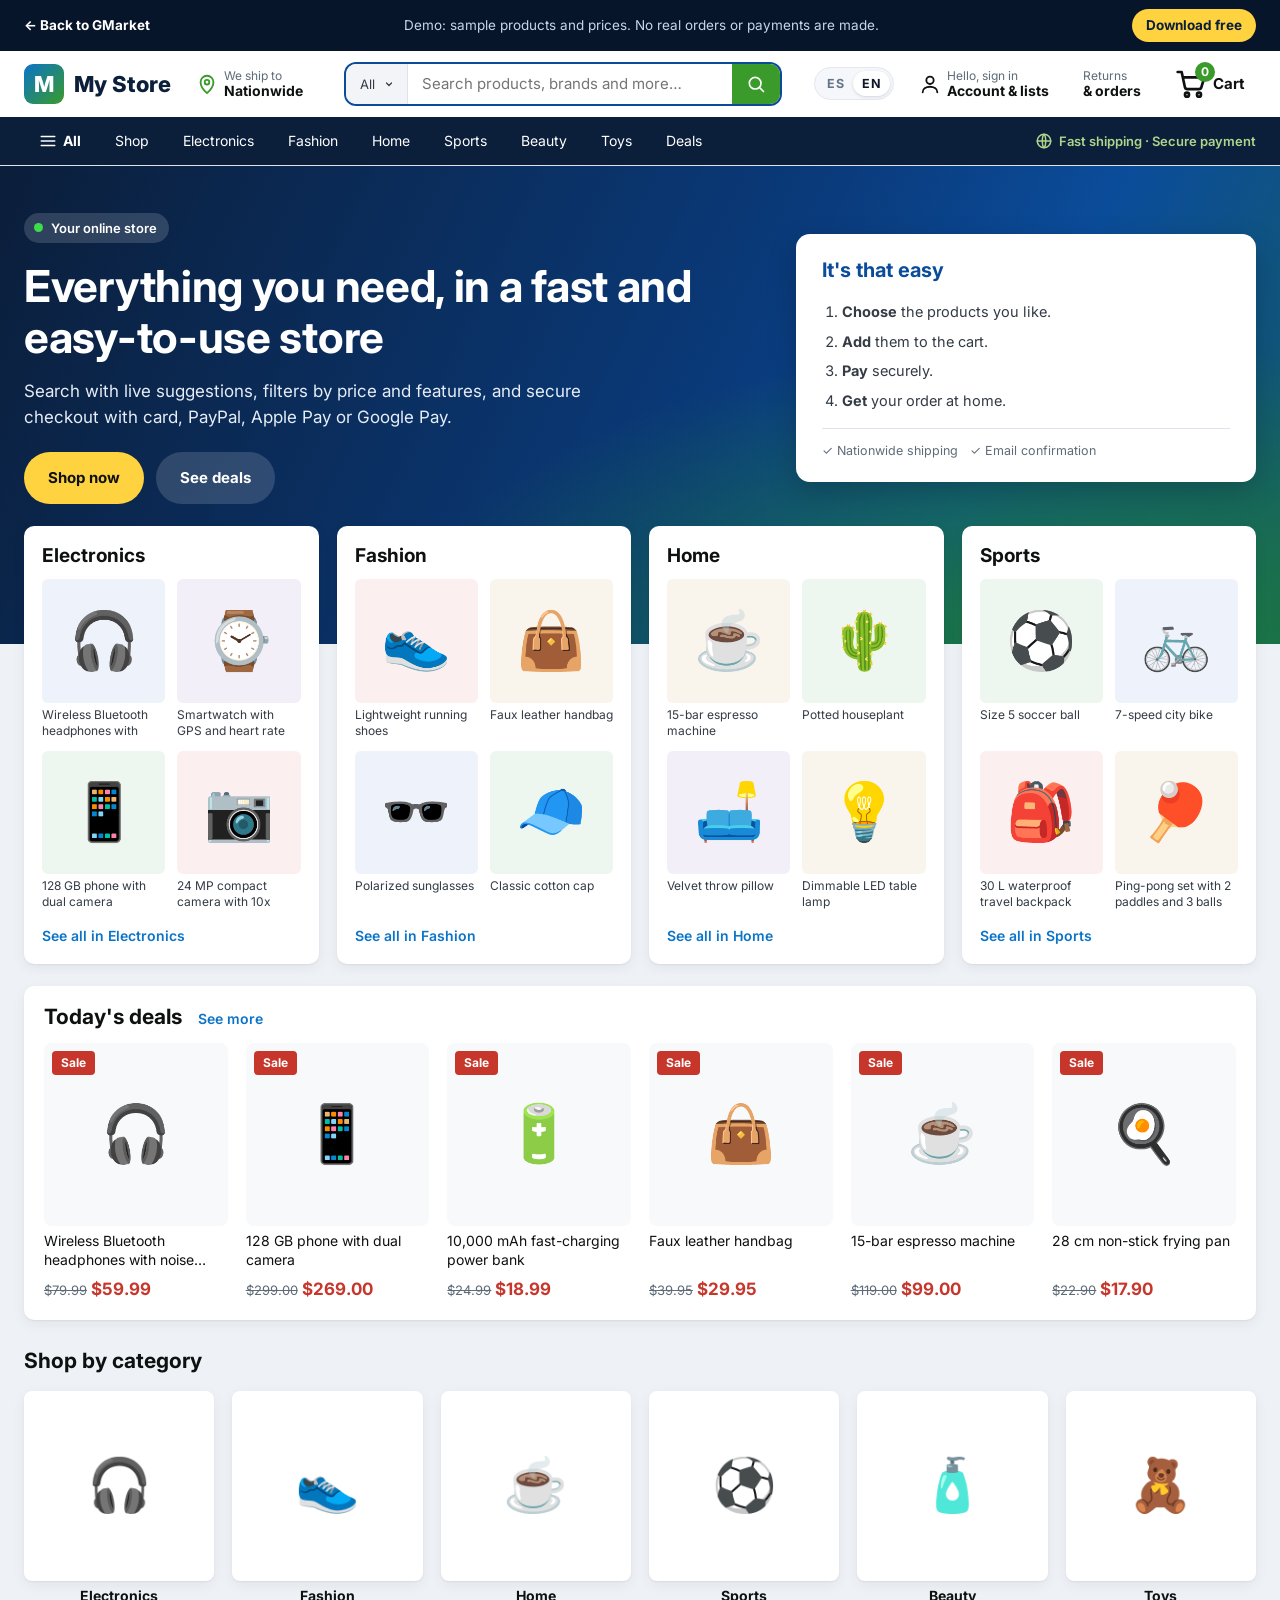
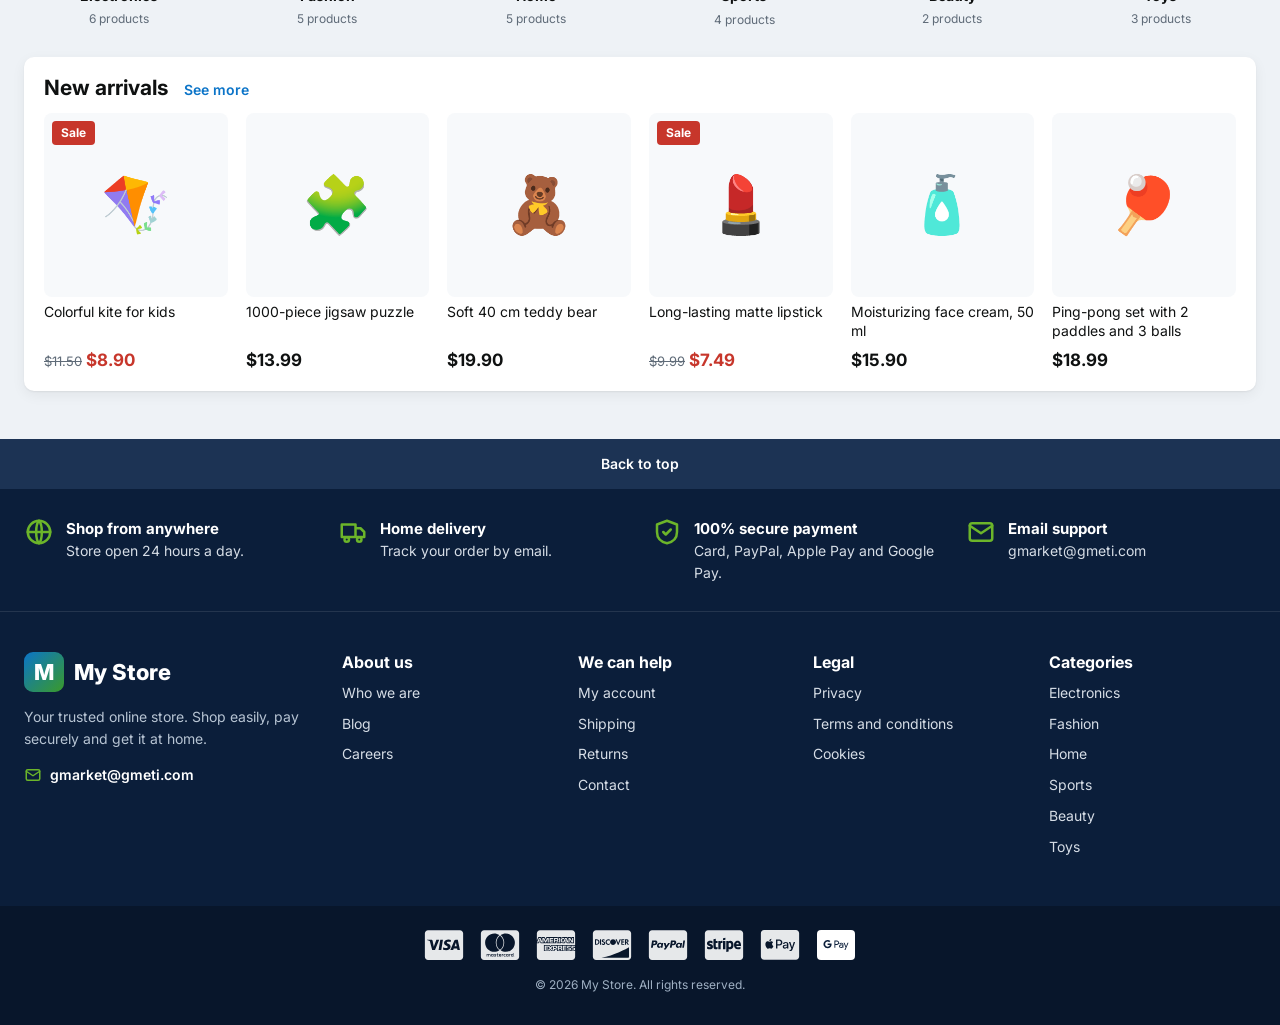
==== docs/demo/index.html @ dc733979 "Web del tema: demo, privacidad, correo de soporte y logo nuevo - Demo interactiva en docs/demo: port" ====
<!doctype html>
<html lang="es">
<head>
<meta charset="utf-8">
<meta name="viewport" content="width=device-width, initial-scale=1">
<title>Demo · GMarket · Tema de WordPress para tiendas WooCommerce</title>
<meta name="description" content="Prueba GMarket sin instalar nada: una tienda de ejemplo con buscador en vivo, menú de categorías, filtros con recuentos reales, ficha de producto y carrito.">
<link rel="icon" href="../img/logo.svg" type="image/svg+xml">
<link rel="apple-touch-icon" href="../img/apple-touch-icon.png">
<meta name="theme-color" content="#0b1e3a">
<meta property="og:type" content="website">
<meta property="og:title" content="Demo · GMarket">
<meta property="og:description" content="Pruébalo sin instalar nada: una tienda WooCommerce con GMarket, en tu navegador.">
<meta property="og:image" content="https://wpdesigndev.github.io/gmarket/img/social-preview.png">
<meta property="og:url" content="https://wpdesigndev.github.io/gmarket/demo/">
<meta name="twitter:card" content="summary_large_image">
<link rel="preconnect" href="https://fonts.googleapis.com">
<link rel="preconnect" href="https://fonts.gstatic.com" crossorigin>
<link href="https://fonts.googleapis.com/css2?family=Inter:wght@400;500;600;700;800&display=swap" rel="stylesheet">
<!-- CSS real del tema (copia de assets/css/main.css) -->
<link rel="stylesheet" href="gmarket.css">
<style>
/* Solo lo propio de la demo: barra de aviso, imágenes de ejemplo, portada y avisos */
.mk-bar { display: flex; flex-wrap: wrap; gap: 8px 16px; align-items: center; justify-content: space-between; padding: 9px var(--gmk-gutter); background: #07152a; color: #c9d6e8; font-size: 13.5px; }
.mk-bar a { color: #fff; font-weight: 700; }
.mk-bar .mk-dl { padding: 6px 14px; border-radius: 999px; background: var(--gmk-yellow); color: var(--gmk-blue-deep); text-decoration: none; }
.mk-bar .mk-dl:hover { background: var(--gmk-yellow-dark); color: var(--gmk-blue-deep); }
@media (max-width: 640px) { .mk-bar span { flex: 1 1 100%; order: 3; font-size: 12.5px; } }

.mk-logo { display: flex; align-items: center; gap: 10px; font-weight: 800; font-size: 22px; color: var(--gmk-blue-deep); white-space: nowrap; }
.mk-logo:hover { text-decoration: none; color: var(--gmk-blue-deep); }
.mk-logo i { display: grid; place-items: center; width: 40px; height: 40px; border-radius: 9px; background: linear-gradient(135deg, var(--gmk-blue-light), var(--gmk-green)); color: #fff; font-style: normal; font-size: 22px; }
@media (max-width: 767px) { .mk-logo span { display: none; } .mk-logo i { width: 36px; height: 36px; font-size: 20px; } }
.gmk-footer .mk-logo { color: #fff; }

/* Imágenes de producto de ejemplo */
.mk-img { font-style: normal; display: grid; place-items: center; width: 100%; aspect-ratio: 1; border-radius: 6px; font-family: "Segoe UI Emoji", "Apple Color Emoji", "Noto Color Emoji", sans-serif; font-size: clamp(40px, 6vw, 72px); line-height: 1; user-select: none; }
.mk-c1 { background: #eef3fb; } .mk-c2 { background: #f3eff9; } .mk-c3 { background: #fbf0ef; } .mk-c4 { background: #f9f5ec; } .mk-c5 { background: #edf6ef; }
.woocommerce ul.products li.product .mk-img { margin: 0 0 12px; }
.gmk-tile__grid .mk-img { font-size: clamp(36px, 4.4vw, 60px); }
.gmk-row__img .mk-img { font-size: 56px; background: transparent; }
.gmk-cats__img .mk-img { font-size: 52px; background: transparent; }
.gmk-suggest__item .mk-img { width: 46px; height: 46px; font-size: 28px; flex: none; }
.gmk-product-page div.images .mk-img { font-size: clamp(110px, 20vw, 220px); border-radius: 10px; }
.mk-cart-img { width: 64px; font-size: 34px; }

.mk-stars { display: inline-block; font-size: 14px; letter-spacing: 1px; background: linear-gradient(90deg, #f5a623 calc(var(--r) / 5 * 100%), #cfd6de 0); -webkit-background-clip: text; background-clip: text; color: transparent; }
.mk-rating { display: flex; align-items: center; gap: 6px; margin: 0 0 6px; font-size: 13px; color: var(--gmk-muted); }
.woocommerce ul.products li.product .woocommerce-loop-product__title { font-family: inherit; }

/* Portada de ejemplo (en una tienda real se hace con Elementor o con bloques) */
.mk-hero { color: #fff; background: radial-gradient(120% 140% at 85% 100%, #1d7a3a 0%, rgba(29,122,58,0) 45%), linear-gradient(115deg, #0b1e3a 0%, #0a3a7a 55%, #0b4c9a 75%, #145c6a 100%); padding: 48px 0 140px; }
.mk-hero__in { display: grid; grid-template-columns: minmax(0, 1fr) minmax(0, 460px); gap: 48px; align-items: center; }
.mk-hero h1 { color: #fff; font-size: clamp(30px, 4vw, 44px); line-height: 1.17; font-weight: 700; margin: 18px 0 14px; letter-spacing: -.3px; }
.mk-hero p { font-size: 17px; line-height: 1.55; color: #e6edf7; margin: 0 0 22px; max-width: 610px; }
.mk-hero .gmk-online { font-size: 13px; color: #fff; }
.mk-btns { display: flex; flex-wrap: wrap; gap: 12px; }
.mk-btn { display: inline-block; padding: 14px 24px; border-radius: 999px; font-weight: 700; font-size: 15px; }
.mk-btn:hover { text-decoration: none; filter: brightness(.95); }
.mk-btn--y { background: var(--gmk-yellow); color: var(--gmk-ink); }
.mk-btn--y:hover { color: var(--gmk-ink); }
.mk-btn--g { background: rgba(255,255,255,.15); color: #fff; }
.mk-btn--g:hover { color: #fff; }
.mk-easy { background: #fff; color: var(--gmk-text); border-radius: 14px; padding: 24px 26px 22px; box-shadow: 0 10px 30px rgba(0,0,0,.2); }
.mk-easy h3 { color: var(--gmk-blue); font-size: 20px; margin: 0 0 14px; }
.mk-easy ol { margin: 0; padding-left: 20px; font-size: 14.5px; line-height: 2.05; }
.mk-easy small { display: block; margin-top: 12px; padding-top: 12px; border-top: 1px solid var(--gmk-line); color: var(--gmk-muted); font-size: 12.5px; }
.mk-home { display: grid; gap: 22px; margin-top: -118px; padding-bottom: 48px; }
.mk-home h2.mk-h { margin: 6px 0 -6px; font-size: 21px; }
@media (max-width: 900px) { .mk-hero__in { grid-template-columns: minmax(0, 1fr); } .mk-easy { display: none; } .mk-hero { padding-bottom: 130px; } }

/* Carrito */
.mk-cart { display: grid; grid-template-columns: minmax(0, 1fr) 320px; gap: 24px; align-items: start; }
.mk-cart table { width: 100%; border-collapse: collapse; }
.mk-cart th, .mk-cart td { padding: 12px 10px; border-bottom: 1px solid var(--gmk-line); text-align: left; vertical-align: middle; }
.mk-cart th { font-size: 13px; color: var(--gmk-muted); font-weight: 600; }
.mk-cart td a.mk-name { color: var(--gmk-ink); font-weight: 600; }
.mk-cart .qty { width: 64px; height: 38px; padding: 0 8px; border: 1px solid #c3ccd6; border-radius: 8px; font: inherit; }
.mk-rm { border: 0; background: none; color: var(--gmk-muted); font-size: 20px; cursor: pointer; line-height: 1; }
.mk-rm:hover { color: var(--gmk-red); }
.mk-totals { padding: 20px; border: 1px solid var(--gmk-line); border-radius: 10px; }
.mk-totals h2 { font-size: 1.2rem; }
.mk-totals p { display: flex; justify-content: space-between; margin: 0 0 10px; }
.mk-totals p.mk-sum { padding-top: 10px; border-top: 1px solid var(--gmk-line); font-size: 18px; font-weight: 700; color: var(--gmk-ink); }
.mk-totals .gmk-btn { width: 100%; margin-top: 8px; background: var(--gmk-yellow); color: var(--gmk-ink) !important; font-size: 16px; }
@media (max-width: 900px) { .mk-cart { grid-template-columns: minmax(0, 1fr); } .mk-cart .mk-hide-sm { display: none; } }

/* Ficha: pestañas, relacionados y valoraciones de ejemplo (en la tienda real lo pone la hoja de estilos de WooCommerce) */
.woocommerce div.product .woocommerce-tabs ul.tabs { display: flex; flex-wrap: wrap; list-style: none; }
.woocommerce div.product .woocommerce-tabs ul.tabs li a { display: inline-block; }
.woocommerce .related ul.products { grid-template-columns: repeat(4, minmax(0, 1fr)); }
@media (max-width: 1199px) { .woocommerce .related ul.products { grid-template-columns: repeat(3, minmax(0, 1fr)); } }
@media (max-width: 767px) { .woocommerce .related ul.products { grid-template-columns: repeat(2, minmax(0, 1fr)); } }
.mk-review { padding: 14px 0; border-bottom: 1px solid var(--gmk-line); }
.mk-review strong { color: var(--gmk-ink); }
.woocommerce div.product p.stock.out-of-stock { color: var(--gmk-red); font-weight: 700; font-size: 17px; }
.woocommerce div.product form.cart .button:disabled { background: #c3ccd6; cursor: not-allowed; }

/* Aviso flotante */
.mk-toast { position: fixed; left: 50%; bottom: 24px; z-index: 300; display: flex; align-items: center; gap: 14px; max-width: min(560px, calc(100vw - 32px)); padding: 12px 16px; border-radius: 12px; background: var(--gmk-blue-deep); color: #fff; font-size: 14px; box-shadow: 0 12px 32px rgba(0,0,0,.3); transform: translate(-50%, 20px); opacity: 0; visibility: hidden; transition: transform .2s, opacity .2s, visibility .2s; }
.mk-toast.show { transform: translate(-50%, 0); opacity: 1; visibility: visible; }
.mk-toast a { color: var(--gmk-yellow); font-weight: 700; white-space: nowrap; }
.woocommerce .woocommerce-info { padding: 14px 18px; border-top: 3px solid var(--gmk-green); }
</style>
</head>
<body class="woocommerce-page">

<div class="mk-bar">
	<a href="../" data-i="back"></a>
	<span data-i="note"></span>
	<a class="mk-dl" href="https://github.com/wpdesigndev/gmarket/releases/latest/download/gmarket.zip" data-i="dl"></a>
</div>
<span id="arriba"></span>

<header class="gmk-header">
	<div class="gmk-header__main">
		<button class="gmk-header__burger" type="button" data-gmk-drawer="open" data-i-aria="openMenu"><svg class="gmk-icon gmk-icon--menu" viewBox="0 0 24 24" fill="none" stroke="currentColor" stroke-width="2" stroke-linecap="round" stroke-linejoin="round" aria-hidden="true"><path d="M3 6h18M3 12h18M3 18h18"/></svg></button>
		<div class="gmk-logo"><a class="mk-logo" href="#/"><i>M</i><span data-i="store"></span></a></div>
		<span class="gmk-deliver"><svg class="gmk-icon gmk-icon--pin" viewBox="0 0 24 24" fill="none" stroke="currentColor" stroke-width="2" stroke-linecap="round" stroke-linejoin="round" aria-hidden="true"><path d="M12 22s7-6.2 7-12a7 7 0 0 0-14 0c0 5.8 7 12 7 12z"/><circle cx="12" cy="10" r="2.5"/></svg><span><small data-i="deliverSmall"></small><strong data-i="deliver"></strong></span></span>
		<div class="gmk-header__search">
			<form role="search" class="gmk-search" autocomplete="off">
				<select id="gmk-search-cat" name="product_cat" class="gmk-search__cat" tabindex="-1" aria-hidden="true"></select>
				<div class="gmk-picker">
					<button type="button" class="gmk-picker__btn" aria-haspopup="listbox" aria-expanded="false" data-i-aria="searchIn">
						<span class="gmk-picker__label"></span>
						<svg class="gmk-picker__arrow" viewBox="0 0 24 24" aria-hidden="true"><path d="M7 10l5 5 5-5" fill="none" stroke="currentColor" stroke-width="2.4" stroke-linecap="round" stroke-linejoin="round"/></svg>
					</button>
					<ul class="gmk-menu-pop gmk-picker__menu" role="listbox" hidden></ul>
				</div>
				<label class="screen-reader-text" for="gmk-search-q" data-i="searchProducts"></label>
				<input id="gmk-search-q" class="gmk-search__input" type="search" name="s">
				<button class="gmk-search__btn" type="submit" data-i-aria="search"><svg class="gmk-icon gmk-icon--search" viewBox="0 0 24 24" fill="none" stroke="currentColor" stroke-width="2" stroke-linecap="round" stroke-linejoin="round" aria-hidden="true"><path d="M21 21l-4.35-4.35M11 18a7 7 0 1 1 0-14 7 7 0 0 1 0 14z"/></svg></button>
				<div class="gmk-suggest" hidden></div>
			</form>
		</div>
		<nav class="gmk-lang gmk-lang--header" aria-label="Idioma / Language"><a href="#" data-lang="es" hreflang="es" lang="es">ES</a><a href="#" data-lang="en" hreflang="en" lang="en">EN</a></nav>
		<a class="gmk-hlink gmk-hlink--account" href="#/cuenta"><svg class="gmk-icon gmk-icon--user" viewBox="0 0 24 24" fill="none" stroke="currentColor" stroke-width="2" stroke-linecap="round" stroke-linejoin="round" aria-hidden="true"><circle cx="12" cy="8" r="4"/><path d="M4 21c0-4 4-6 8-6s8 2 8 6"/></svg><span><small data-i="hello"></small><strong data-i="account"></strong></span></a>
		<a class="gmk-hlink gmk-hlink--orders" href="#/cuenta"><span><small data-i="ordersSmall"></small><strong data-i="orders"></strong></span></a>
		<a class="gmk-cart" href="#/carrito"><span class="gmk-cart__icon"><svg class="gmk-icon gmk-icon--cart" viewBox="0 0 24 24" fill="none" stroke="currentColor" stroke-width="2" stroke-linecap="round" stroke-linejoin="round" aria-hidden="true"><circle cx="9" cy="20" r="1.5"/><circle cx="18" cy="20" r="1.5"/><path d="M2 3h3l2.4 11.2a2 2 0 0 0 2 1.6h8.4a2 2 0 0 0 2-1.5L22 7H6"/></svg><span class="gmk-cart__count">0</span></span><strong data-i="cart"></strong></a>
	</div>
	<nav class="gmk-nav" data-i-aria="categories">
		<div class="gmk-nav__inner">
			<button class="gmk-nav__all" type="button" data-gmk-drawer="open"><svg class="gmk-icon gmk-icon--menu" viewBox="0 0 24 24" fill="none" stroke="currentColor" stroke-width="2" stroke-linecap="round" stroke-linejoin="round" aria-hidden="true"><path d="M3 6h18M3 12h18M3 18h18"/></svg> <span data-i="all"></span></button>
			<ul class="gmk-nav__list" id="navlist"></ul>
			<div class="gmk-nav__more" hidden><button type="button" class="gmk-nav__more-btn" aria-haspopup="true" aria-expanded="false"><span data-i="more"></span> <svg class="gmk-icon gmk-icon--chevron" viewBox="0 0 24 24" fill="none" stroke="currentColor" stroke-width="2" stroke-linecap="round" stroke-linejoin="round" aria-hidden="true"><path d="M9 6l6 6-6 6"/></svg></button><ul class="gmk-menu-pop gmk-nav__more-list" hidden></ul></div>
		</div>
		<span class="gmk-nav__promo"><svg class="gmk-icon gmk-icon--globe" viewBox="0 0 24 24" fill="none" stroke="currentColor" stroke-width="2" stroke-linecap="round" stroke-linejoin="round" aria-hidden="true"><circle cx="12" cy="12" r="9"/><path d="M3 12h18M12 3c3 3 3 15 0 18M12 3c-3 3-3 15 0 18"/></svg> <span data-i="promo"></span></span>
	</nav>
</header>

<main id="contenido" class="gmk-main"></main>

<footer class="gmk-footer">
	<a class="gmk-footer__top" href="#arriba" id="ft-top" data-i="toTop"></a>
	<div class="gmk-footer__trust" style="--gmk-n: 4">
		<div><svg class="gmk-icon gmk-icon--globe" viewBox="0 0 24 24" fill="none" stroke="currentColor" stroke-width="2" stroke-linecap="round" stroke-linejoin="round" aria-hidden="true"><circle cx="12" cy="12" r="9"/><path d="M3 12h18M12 3c3 3 3 15 0 18M12 3c-3 3-3 15 0 18"/></svg><span><strong data-i="ft1t"></strong><span data-i="ft1"></span></span></div>
		<div><svg class="gmk-icon gmk-icon--truck" viewBox="0 0 24 24" fill="none" stroke="currentColor" stroke-width="2" stroke-linecap="round" stroke-linejoin="round" aria-hidden="true"><path d="M3 6h11v10H3zM14 9h4l3 3v4h-7"/><circle cx="7" cy="18" r="1.8"/><circle cx="17" cy="18" r="1.8"/></svg><span><strong data-i="ft2t"></strong><span data-i="ft2"></span></span></div>
		<div><svg class="gmk-icon gmk-icon--shield" viewBox="0 0 24 24" fill="none" stroke="currentColor" stroke-width="2" stroke-linecap="round" stroke-linejoin="round" aria-hidden="true"><path d="M12 3l8 3v6c0 5-3.5 8-8 9-4.5-1-8-4-8-9V6z"/><path d="M9 12l2 2 4-4"/></svg><span><strong data-i="ft3t"></strong><span data-i="ft3"></span></span></div>
		<div><svg class="gmk-icon gmk-icon--mail" viewBox="0 0 24 24" fill="none" stroke="currentColor" stroke-width="2" stroke-linecap="round" stroke-linejoin="round" aria-hidden="true"><rect x="3" y="5" width="18" height="14" rx="2"/><path d="M3 7l9 6 9-6"/></svg><span><strong data-i="ft4t"></strong><a href="mailto:gmarket@gmeti.com">gmarket@gmeti.com</a></span></div>
	</div>
	<div class="gmk-footer__cols" style="--gmk-n: 4">
		<div class="gmk-footer__col gmk-footer__col--brand">
			<a class="mk-logo" href="#/"><i>M</i><span data-i="store"></span></a>
			<p data-i="about"></p>
			<a class="gmk-footer__mail" href="mailto:gmarket@gmeti.com"><svg class="gmk-icon gmk-icon--mail" viewBox="0 0 24 24" fill="none" stroke="currentColor" stroke-width="2" stroke-linecap="round" stroke-linejoin="round" aria-hidden="true"><rect x="3" y="5" width="18" height="14" rx="2"/><path d="M3 7l9 6 9-6"/></svg> gmarket@gmeti.com</a>
		</div>
		<div class="gmk-footer__col"><h4 data-i="col1"></h4><ul><li><a href="#/demo" data-i="l_about"></a></li><li><a href="#/demo" data-i="l_blog"></a></li><li><a href="#/demo" data-i="l_work"></a></li></ul></div>
		<div class="gmk-footer__col"><h4 data-i="col2"></h4><ul><li><a href="#/cuenta" data-i="l_account"></a></li><li><a href="#/demo" data-i="l_ship"></a></li><li><a href="#/demo" data-i="l_returns"></a></li><li><a href="mailto:gmarket@gmeti.com" data-i="l_contact"></a></li></ul></div>
		<div class="gmk-footer__col"><h4 data-i="col3"></h4><ul><li><a href="../privacidad/" data-i="l_privacy"></a></li><li><a href="#/demo" data-i="l_terms"></a></li><li><a href="#/demo" data-i="l_cookies"></a></li></ul></div>
		<div class="gmk-footer__col"><h4 data-i="col4"></h4><ul id="ft-cats"></ul></div>
	</div>
	<div class="gmk-footer__bottom">
		<ul class="gmk-pay" aria-label="Métodos de pago aceptados" data-t-aria="pay"><li class="gmk-pay__cc-visa" title="Visa"><svg viewBox="0 0 576 512" role="img" aria-label="Visa"><path fill="currentColor" d="M470.1 231.3s7.6 37.2 9.3 45H446c3.3-8.9 16-43.5 16-43.5-.2.3 3.3-9.1 5.3-14.9l2.8 13.4zM576 80v352c0 26.5-21.5 48-48 48H48c-26.5 0-48-21.5-48-48V80c0-26.5 21.5-48 48-48h480c26.5 0 48 21.5 48 48zM152.5 331.2L215.7 176h-42.5l-39.3 106-4.3-21.5-14-71.4c-2.3-9.9-9.4-12.7-18.2-13.1H32.7l-.7 3.1c15.8 4 29.9 9.8 42.2 17.1l35.8 135h42.5zm94.4.2L272.1 176h-40.2l-25.1 155.4h40.1zm139.9-50.8c.2-17.7-10.6-31.2-33.7-42.3-14.1-7.1-22.7-11.9-22.7-19.2.2-6.6 7.3-13.4 23.1-13.4 13.1-.3 22.7 2.8 29.9 5.9l3.6 1.7 5.5-33.6c-7.9-3.1-20.5-6.6-36-6.6-39.7 0-67.6 21.2-67.8 51.4-.3 22.3 20 34.7 35.2 42.2 15.5 7.6 20.8 12.6 20.8 19.3-.2 10.4-12.6 15.2-24.1 15.2-16 0-24.6-2.5-37.7-8.3l-5.3-2.5-5.6 34.9c9.4 4.3 26.8 8.1 44.8 8.3 42.2.1 69.7-20.8 70-53zM528 331.4L495.6 176h-31.1c-9.6 0-16.9 2.8-21 12.9l-59.7 142.5H426s6.9-19.2 8.4-23.3H486c1.2 5.5 4.8 23.3 4.8 23.3H528z"/></svg></li><li class="gmk-pay__cc-mastercard" title="Mastercard"><svg viewBox="0 0 576 512" role="img" aria-label="Mastercard"><path fill="currentColor" d="M482.9 410.3c0 6.8-4.6 11.7-11.2 11.7-6.8 0-11.2-5.2-11.2-11.7 0-6.5 4.4-11.7 11.2-11.7 6.6 0 11.2 5.2 11.2 11.7zm-310.8-11.7c-7.1 0-11.2 5.2-11.2 11.7 0 6.5 4.1 11.7 11.2 11.7 6.5 0 10.9-4.9 10.9-11.7-.1-6.5-4.4-11.7-10.9-11.7zm117.5-.3c-5.4 0-8.7 3.5-9.5 8.7h19.1c-.9-5.7-4.4-8.7-9.6-8.7zm107.8.3c-6.8 0-10.9 5.2-10.9 11.7 0 6.5 4.1 11.7 10.9 11.7 6.8 0 11.2-4.9 11.2-11.7 0-6.5-4.4-11.7-11.2-11.7zm105.9 26.1c0 .3.3.5.3 1.1 0 .3-.3.5-.3 1.1-.3.3-.3.5-.5.8-.3.3-.5.5-1.1.5-.3.3-.5.3-1.1.3-.3 0-.5 0-1.1-.3-.3 0-.5-.3-.8-.5-.3-.3-.5-.5-.5-.8-.3-.5-.3-.8-.3-1.1 0-.5 0-.8.3-1.1 0-.5.3-.8.5-1.1.3-.3.5-.3.8-.5.5-.3.8-.3 1.1-.3.5 0 .8 0 1.1.3.5.3.8.3 1.1.5s.2.6.5 1.1zm-2.2 1.4c.5 0 .5-.3.8-.3.3-.3.3-.5.3-.8 0-.3 0-.5-.3-.8-.3 0-.5-.3-1.1-.3h-1.6v3.5h.8V426h.3l1.1 1.4h.8l-1.1-1.3zM576 81v352c0 26.5-21.5 48-48 48H48c-26.5 0-48-21.5-48-48V81c0-26.5 21.5-48 48-48h480c26.5 0 48 21.5 48 48zM64 220.6c0 76.5 62.1 138.5 138.5 138.5 27.2 0 53.9-8.2 76.5-23.1-72.9-59.3-72.4-171.2 0-230.5-22.6-15-49.3-23.1-76.5-23.1-76.4-.1-138.5 62-138.5 138.2zm224 108.8c70.5-55 70.2-162.2 0-217.5-70.2 55.3-70.5 162.6 0 217.5zm-142.3 76.3c0-8.7-5.7-14.4-14.7-14.7-4.6 0-9.5 1.4-12.8 6.5-2.4-4.1-6.5-6.5-12.2-6.5-3.8 0-7.6 1.4-10.6 5.4V392h-8.2v36.7h8.2c0-18.9-2.5-30.2 9-30.2 10.2 0 8.2 10.2 8.2 30.2h7.9c0-18.3-2.5-30.2 9-30.2 10.2 0 8.2 10 8.2 30.2h8.2v-23zm44.9-13.7h-7.9v4.4c-2.7-3.3-6.5-5.4-11.7-5.4-10.3 0-18.2 8.2-18.2 19.3 0 11.2 7.9 19.3 18.2 19.3 5.2 0 9-1.9 11.7-5.4v4.6h7.9V392zm40.5 25.6c0-15-22.9-8.2-22.9-15.2 0-5.7 11.9-4.8 18.5-1.1l3.3-6.5c-9.4-6.1-30.2-6-30.2 8.2 0 14.3 22.9 8.3 22.9 15 0 6.3-13.5 5.8-20.7.8l-3.5 6.3c11.2 7.6 32.6 6 32.6-7.5zm35.4 9.3l-2.2-6.8c-3.8 2.1-12.2 4.4-12.2-4.1v-16.6h13.1V392h-13.1v-11.2h-8.2V392h-7.6v7.3h7.6V416c0 17.6 17.3 14.4 22.6 10.9zm13.3-13.4h27.5c0-16.2-7.4-22.6-17.4-22.6-10.6 0-18.2 7.9-18.2 19.3 0 20.5 22.6 23.9 33.8 14.2l-3.8-6c-7.8 6.4-19.6 5.8-21.9-4.9zm59.1-21.5c-4.6-2-11.6-1.8-15.2 4.4V392h-8.2v36.7h8.2V408c0-11.6 9.5-10.1 12.8-8.4l2.4-7.6zm10.6 18.3c0-11.4 11.6-15.1 20.7-8.4l3.8-6.5c-11.6-9.1-32.7-4.1-32.7 15 0 19.8 22.4 23.8 32.7 15l-3.8-6.5c-9.2 6.5-20.7 2.6-20.7-8.6zm66.7-18.3H408v4.4c-8.3-11-29.9-4.8-29.9 13.9 0 19.2 22.4 24.7 29.9 13.9v4.6h8.2V392zm33.7 0c-2.4-1.2-11-2.9-15.2 4.4V392h-7.9v36.7h7.9V408c0-11 9-10.3 12.8-8.4l2.4-7.6zm40.3-14.9h-7.9v19.3c-8.2-10.9-29.9-5.1-29.9 13.9 0 19.4 22.5 24.6 29.9 13.9v4.6h7.9v-51.7zm7.6-75.1v4.6h.8V302h1.9v-.8h-4.6v.8h1.9zm6.6 123.8c0-.5 0-1.1-.3-1.6-.3-.3-.5-.8-.8-1.1-.3-.3-.8-.5-1.1-.8-.5 0-1.1-.3-1.6-.3-.3 0-.8.3-1.4.3-.5.3-.8.5-1.1.8-.5.3-.8.8-.8 1.1-.3.5-.3 1.1-.3 1.6 0 .3 0 .8.3 1.4 0 .3.3.8.8 1.1.3.3.5.5 1.1.8.5.3 1.1.3 1.4.3.5 0 1.1 0 1.6-.3.3-.3.8-.5 1.1-.8.3-.3.5-.8.8-1.1.3-.6.3-1.1.3-1.4zm3.2-124.7h-1.4l-1.6 3.5-1.6-3.5h-1.4v5.4h.8v-4.1l1.6 3.5h1.1l1.4-3.5v4.1h1.1v-5.4zm4.4-80.5c0-76.2-62.1-138.3-138.5-138.3-27.2 0-53.9 8.2-76.5 23.1 72.1 59.3 73.2 171.5 0 230.5 22.6 15 49.5 23.1 76.5 23.1 76.4.1 138.5-61.9 138.5-138.4z"/></svg></li><li class="gmk-pay__cc-amex" title="American Express"><svg viewBox="0 0 576 512" role="img" aria-label="American Express"><path fill="currentColor" d="M325.1 167.8c0-16.4-14.1-18.4-27.4-18.4l-39.1-.3v69.3H275v-25.1h18c18.4 0 14.5 10.3 14.8 25.1h16.6v-13.5c0-9.2-1.5-15.1-11-18.4 7.4-3 11.8-10.7 11.7-18.7zm-29.4 11.3H275v-15.3h21c5.1 0 10.7 1 10.7 7.4 0 6.6-5.3 7.9-11 7.9zM279 268.6h-52.7l-21 22.8-20.5-22.8h-66.5l-.1 69.3h65.4l21.3-23 20.4 23h32.2l.1-23.3c18.9 0 49.3 4.6 49.3-23.3 0-17.3-12.3-22.7-27.9-22.7zm-103.8 54.7h-40.6v-13.8h36.3v-14.1h-36.3v-12.5h41.7l17.9 20.2zm65.8 8.2l-25.3-28.1L241 276zm37.8-31h-21.2v-17.6h21.5c5.6 0 10.2 2.3 10.2 8.4 0 6.4-4.6 9.2-10.5 9.2zm-31.6-136.7v-14.6h-55.5v69.3h55.5v-14.3h-38.9v-13.8h37.8v-14.1h-37.8v-12.5zM576 255.4h-.2zm-194.6 31.9c0-16.4-14.1-18.7-27.1-18.7h-39.4l-.1 69.3h16.6l.1-25.3h17.6c11 0 14.8 2 14.8 13.8l-.1 11.5h16.6l.1-13.8c0-8.9-1.8-15.1-11-18.4 7.7-3.1 11.8-10.8 11.9-18.4zm-29.2 11.2h-20.7v-15.6h21c5.1 0 10.7 1 10.7 7.4 0 6.9-5.4 8.2-11 8.2zm-172.8-80v-69.3h-27.6l-19.7 47-21.7-47H83.3v65.7l-28.1-65.7H30.7L1 218.5h17.9l6.4-15.3h34.5l6.4 15.3H100v-54.2l24 54.2h14.6l24-54.2v54.2zM31.2 188.8l11.2-27.6 11.5 27.6zm477.4 158.9v-4.5c-10.8 5.6-3.9 4.5-156.7 4.5 0-25.2.1-23.9 0-25.2-1.7-.1-3.2-.1-9.4-.1 0 17.9-.1 6.8-.1 25.3h-39.6c0-12.1.1-15.3.1-29.2-10 6-22.8 6.4-34.3 6.2 0 14.7-.1 8.3-.1 23h-48.9c-5.1-5.7-2.7-3.1-15.4-17.4-3.2 3.5-12.8 13.9-16.1 17.4h-82v-92.3h83.1c5 5.6 2.8 3.1 15.5 17.2 3.2-3.5 12.2-13.4 15.7-17.2h58c9.8 0 18 1.9 24.3 5.6v-5.6c54.3 0 64.3-1.4 75.7 5.1v-5.1h78.2v5.2c11.4-6.9 19.6-5.2 64.9-5.2v5c10.3-5.9 16.6-5.2 54.3-5V80c0-26.5-21.5-48-48-48h-480c-26.5 0-48 21.5-48 48v109.8c9.4-21.9 19.7-46 23.1-53.9h39.7c4.3 10.1 1.6 3.7 9 21.1v-21.1h46c2.9 6.2 11.1 24 13.9 30 5.8-13.6 10.1-23.9 12.6-30h103c0-.1 11.5 0 11.6 0 43.7.2 53.6-.8 64.4 5.3v-5.3H363v9.3c7.6-6.1 17.9-9.3 30.7-9.3h27.6c0 .5 1.9.3 2.3.3H456c4.2 9.8 2.6 6 8.8 20.6v-20.6h43.3c4.9 8-1-1.8 11.2 18.4v-18.4h39.9v92h-41.6c-5.4-9-1.4-2.2-13.2-21.9v21.9h-52.8c-6.4-14.8-.1-.3-6.6-15.3h-19c-4.2 10-2.2 5.2-6.4 15.3h-26.8c-12.3 0-22.3-3-29.7-8.9v8.9h-66.5c-.3-13.9-.1-24.8-.1-24.8-1.8-.3-3.4-.2-9.8-.2v25.1H151.2v-11.4c-2.5 5.6-2.7 5.9-5.1 11.4h-29.5c-4-8.9-2.9-6.4-5.1-11.4v11.4H58.6c-4.2-10.1-2.2-5.3-6.4-15.3H33c-4.2 10-2.2 5.2-6.4 15.3H0V432c0 26.5 21.5 48 48 48h480.1c26.5 0 48-21.5 48-48v-90.4c-12.7 8.3-32.7 6.1-67.5 6.1zm36.3-64.5H575v-14.6h-32.9c-12.8 0-23.8 6.6-23.8 20.7 0 33 42.7 12.8 42.7 27.4 0 5.1-4.3 6.4-8.4 6.4h-32l-.1 14.8h32c8.4 0 17.6-1.8 22.5-8.9v-25.8c-10.5-13.8-39.3-1.3-39.3-13.5 0-5.8 4.6-6.5 9.2-6.5zm-57 39.8h-32.2l-.1 14.8h32.2c14.8 0 26.2-5.6 26.2-22 0-33.2-42.9-11.2-42.9-26.3 0-5.6 4.9-6.4 9.2-6.4h30.4v-14.6h-33.2c-12.8 0-23.5 6.6-23.5 20.7 0 33 42.7 12.5 42.7 27.4-.1 5.4-4.7 6.4-8.8 6.4zm-42.2-40.1v-14.3h-55.2l-.1 69.3h55.2l.1-14.3-38.6-.3v-13.8H445v-14.1h-37.8v-12.5zm-56.3-108.1c-.3.2-1.4 2.2-1.4 7.6 0 6 .9 7.7 1.1 7.9.2.1 1.1.5 3.4.5l7.3-16.9c-1.1 0-2.1-.1-3.1-.1-5.6 0-7 .7-7.3 1zm20.4-10.5h-.1zm-16.2-15.2c-23.5 0-34 12-34 35.3 0 22.2 10.2 34 33 34h19.2l6.4-15.3h34.3l6.6 15.3h33.7v-51.9l31.2 51.9h23.6v-69h-16.9v48.1l-29.1-48.1h-25.3v65.4l-27.9-65.4h-24.8l-23.5 54.5h-7.4c-13.3 0-16.1-8.1-16.1-19.9 0-23.8 15.7-20 33.1-19.7v-15.2zm42.1 12.1l11.2 27.6h-22.8zm-101.1-12v69.3h16.9v-69.3z"/></svg></li><li class="gmk-pay__cc-discover" title="Discover"><svg viewBox="0 0 576 512" role="img" aria-label="Discover"><path fill="currentColor" d="M520.4 196.1c0-7.9-5.5-12.1-15.6-12.1h-4.9v24.9h4.7c10.3 0 15.8-4.4 15.8-12.8zM528 32H48C21.5 32 0 53.5 0 80v352c0 26.5 21.5 48 48 48h480c26.5 0 48-21.5 48-48V80c0-26.5-21.5-48-48-48zm-44.1 138.9c22.6 0 52.9-4.1 52.9 24.4 0 12.6-6.6 20.7-18.7 23.2l25.8 34.4h-19.6l-22.2-32.8h-2.2v32.8h-16zm-55.9.1h45.3v14H444v18.2h28.3V217H444v22.2h29.3V253H428zm-68.7 0l21.9 55.2 22.2-55.2h17.5l-35.5 84.2h-8.6l-35-84.2zm-55.9-3c24.7 0 44.6 20 44.6 44.6 0 24.7-20 44.6-44.6 44.6-24.7 0-44.6-20-44.6-44.6 0-24.7 20-44.6 44.6-44.6zm-49.3 6.1v19c-20.1-20.1-46.8-4.7-46.8 19 0 25 27.5 38.5 46.8 19.2v19c-29.7 14.3-63.3-5.7-63.3-38.2 0-31.2 33.1-53 63.3-38zm-97.2 66.3c11.4 0 22.4-15.3-3.3-24.4-15-5.5-20.2-11.4-20.2-22.7 0-23.2 30.6-31.4 49.7-14.3l-8.4 10.8c-10.4-11.6-24.9-6.2-24.9 2.5 0 4.4 2.7 6.9 12.3 10.3 18.2 6.6 23.6 12.5 23.6 25.6 0 29.5-38.8 37.4-56.6 11.3l10.3-9.9c3.7 7.1 9.9 10.8 17.5 10.8zM55.4 253H32v-82h23.4c26.1 0 44.1 17 44.1 41.1 0 18.5-13.2 40.9-44.1 40.9zm67.5 0h-16v-82h16zM544 433c0 8.2-6.8 15-15 15H128c189.6-35.6 382.7-139.2 416-160zM74.1 191.6c-5.2-4.9-11.6-6.6-21.9-6.6H48v54.2h4.2c10.3 0 17-2 21.9-6.4 5.7-5.2 8.9-12.8 8.9-20.7s-3.2-15.5-8.9-20.5z"/></svg></li><li class="gmk-pay__cc-paypal" title="PayPal"><svg viewBox="0 0 576 512" role="img" aria-label="PayPal"><path fill="currentColor" d="M186.3 258.2c0 12.2-9.7 21.5-22 21.5-9.2 0-16-5.2-16-15 0-12.2 9.5-22 21.7-22 9.3 0 16.3 5.7 16.3 15.5zM80.5 209.7h-4.7c-1.5 0-3 1-3.2 2.7l-4.3 26.7 8.2-.3c11 0 19.5-1.5 21.5-14.2 2.3-13.4-6.2-14.9-17.5-14.9zm284 0H360c-1.8 0-3 1-3.2 2.7l-4.2 26.7 8-.3c13 0 22-3 22-18-.1-10.6-9.6-11.1-18.1-11.1zM576 80v352c0 26.5-21.5 48-48 48H48c-26.5 0-48-21.5-48-48V80c0-26.5 21.5-48 48-48h480c26.5 0 48 21.5 48 48zM128.3 215.4c0-21-16.2-28-34.7-28h-40c-2.5 0-5 2-5.2 4.7L32 294.2c-.3 2 1.2 4 3.2 4h19c2.7 0 5.2-2.9 5.5-5.7l4.5-26.6c1-7.2 13.2-4.7 18-4.7 28.6 0 46.1-17 46.1-45.8zm84.2 8.8h-19c-3.8 0-4 5.5-4.2 8.2-5.8-8.5-14.2-10-23.7-10-24.5 0-43.2 21.5-43.2 45.2 0 19.5 12.2 32.2 31.7 32.2 9 0 20.2-4.9 26.5-11.9-.5 1.5-1 4.7-1 6.2 0 2.3 1 4 3.2 4H200c2.7 0 5-2.9 5.5-5.7l10.2-64.3c.3-1.9-1.2-3.9-3.2-3.9zm40.5 97.9l63.7-92.6c.5-.5.5-1 .5-1.7 0-1.7-1.5-3.5-3.2-3.5h-19.2c-1.7 0-3.5 1-4.5 2.5l-26.5 39-11-37.5c-.8-2.2-3-4-5.5-4h-18.7c-1.7 0-3.2 1.8-3.2 3.5 0 1.2 19.5 56.8 21.2 62.1-2.7 3.8-20.5 28.6-20.5 31.6 0 1.8 1.5 3.2 3.2 3.2h19.2c1.8-.1 3.5-1.1 4.5-2.6zm159.3-106.7c0-21-16.2-28-34.7-28h-39.7c-2.7 0-5.2 2-5.5 4.7l-16.2 102c-.2 2 1.3 4 3.2 4h20.5c2 0 3.5-1.5 4-3.2l4.5-29c1-7.2 13.2-4.7 18-4.7 28.4 0 45.9-17 45.9-45.8zm84.2 8.8h-19c-3.8 0-4 5.5-4.3 8.2-5.5-8.5-14-10-23.7-10-24.5 0-43.2 21.5-43.2 45.2 0 19.5 12.2 32.2 31.7 32.2 9.3 0 20.5-4.9 26.5-11.9-.3 1.5-1 4.7-1 6.2 0 2.3 1 4 3.2 4H484c2.7 0 5-2.9 5.5-5.7l10.2-64.3c.3-1.9-1.2-3.9-3.2-3.9zm47.5-33.3c0-2-1.5-3.5-3.2-3.5h-18.5c-1.5 0-3 1.2-3.2 2.7l-16.2 104-.3.5c0 1.8 1.5 3.5 3.5 3.5h16.5c2.5 0 5-2.9 5.2-5.7L544 191.2v-.3zm-90 51.8c-12.2 0-21.7 9.7-21.7 22 0 9.7 7 15 16.2 15 12 0 21.7-9.2 21.7-21.5.1-9.8-6.9-15.5-16.2-15.5z"/></svg></li><li class="gmk-pay__cc-stripe" title="Stripe"><svg viewBox="0 0 576 512" role="img" aria-label="Stripe"><path fill="currentColor" d="M492.4 220.8c-8.9 0-18.7 6.7-18.7 22.7h36.7c0-16-9.3-22.7-18-22.7zM375 223.4c-8.2 0-13.3 2.9-17 7l.2 52.8c3.5 3.7 8.5 6.7 16.8 6.7 13.1 0 21.9-14.3 21.9-33.4 0-18.6-9-33.2-21.9-33.1zM528 32H48C21.5 32 0 53.5 0 80v352c0 26.5 21.5 48 48 48h480c26.5 0 48-21.5 48-48V80c0-26.5-21.5-48-48-48zM122.2 281.1c0 25.6-20.3 40.1-49.9 40.3-12.2 0-25.6-2.4-38.8-8.1v-33.9c12 6.4 27.1 11.3 38.9 11.3 7.9 0 13.6-2.1 13.6-8.7 0-17-54-10.6-54-49.9 0-25.2 19.2-40.2 48-40.2 11.8 0 23.5 1.8 35.3 6.5v33.4c-10.8-5.8-24.5-9.1-35.3-9.1-7.5 0-12.1 2.2-12.1 7.7 0 16 54.3 8.4 54.3 50.7zm68.8-56.6h-27V275c0 20.9 22.5 14.4 27 12.6v28.9c-4.7 2.6-13.3 4.7-24.9 4.7-21.1 0-36.9-15.5-36.9-36.5l.2-113.9 34.7-7.4v30.8H191zm74 2.4c-4.5-1.5-18.7-3.6-27.1 7.4v84.4h-35.5V194.2h30.7l2.2 10.5c8.3-15.3 24.9-12.2 29.6-10.5h.1zm44.1 91.8h-35.7V194.2h35.7zm0-142.9l-35.7 7.6v-28.9l35.7-7.6zm74.1 145.5c-12.4 0-20-5.3-25.1-9l-.1 40.2-35.5 7.5V194.2h31.3l1.8 8.8c4.9-4.5 13.9-11.1 27.8-11.1 24.9 0 48.4 22.5 48.4 63.8 0 45.1-23.2 65.5-48.6 65.6zm160.4-51.5h-69.5c1.6 16.6 13.8 21.5 27.6 21.5 14.1 0 25.2-3 34.9-7.9V312c-9.7 5.3-22.4 9.2-39.4 9.2-34.6 0-58.8-21.7-58.8-64.5 0-36.2 20.5-64.9 54.3-64.9 33.7 0 51.3 28.7 51.3 65.1 0 3.5-.3 10.9-.4 12.9z"/></svg></li><li class="gmk-pay__cc-apple-pay" title="Apple Pay"><svg viewBox="0 0 576 512" role="img" aria-label="Apple Pay"><path fill="currentColor" d="M302.2 218.4c0 17.2-10.5 27.1-29 27.1h-24.3v-54.2h24.4c18.4 0 28.9 9.8 28.9 27.1zm47.5 62.6c0 8.3 7.2 13.7 18.5 13.7 14.4 0 25.2-9.1 25.2-21.9v-7.7l-23.5 1.5c-13.3.9-20.2 5.8-20.2 14.4zM576 79v352c0 26.5-21.5 48-48 48H48c-26.5 0-48-21.5-48-48V79c0-26.5 21.5-48 48-48h480c26.5 0 48 21.5 48 48zM127.8 197.2c8.4.7 16.8-4.2 22.1-10.4 5.2-6.4 8.6-15 7.7-23.7-7.4.3-16.6 4.9-21.9 11.3-4.8 5.5-8.9 14.4-7.9 22.8zm60.6 74.5c-.2-.2-19.6-7.6-19.8-30-.2-18.7 15.3-27.7 16-28.2-8.8-13-22.4-14.4-27.1-14.7-12.2-.7-22.6 6.9-28.4 6.9-5.9 0-14.7-6.6-24.3-6.4-12.5.2-24.2 7.3-30.5 18.6-13.1 22.6-3.4 56 9.3 74.4 6.2 9.1 13.7 19.1 23.5 18.7 9.3-.4 13-6 24.2-6 11.3 0 14.5 6 24.3 5.9 10.2-.2 16.5-9.1 22.8-18.2 6.9-10.4 9.8-20.4 10-21zm135.4-53.4c0-26.6-18.5-44.8-44.9-44.8h-51.2v136.4h21.2v-46.6h29.3c26.8 0 45.6-18.4 45.6-45zm90 23.7c0-19.7-15.8-32.4-40-32.4-22.5 0-39.1 12.9-39.7 30.5h19.1c1.6-8.4 9.4-13.9 20-13.9 13 0 20.2 6 20.2 17.2v7.5l-26.4 1.6c-24.6 1.5-37.9 11.6-37.9 29.1 0 17.7 13.7 29.4 33.4 29.4 13.3 0 25.6-6.7 31.2-17.4h.4V310h19.6v-68zM516 210.9h-21.5l-24.9 80.6h-.4l-24.9-80.6H422l35.9 99.3-1.9 6c-3.2 10.2-8.5 14.2-17.9 14.2-1.7 0-4.9-.2-6.2-.3v16.4c1.2.4 6.5.5 8.1.5 20.7 0 30.4-7.9 38.9-31.8L516 210.9z"/></svg></li><li class="gmk-pay__google-pay" title="Google Pay"><svg viewBox="0 0 640 512" role="img" aria-label="Google Pay"><path fill="currentColor" d="M105.72,215v41.25h57.1a49.66,49.66,0,0,1-21.14,32.6c-9.54,6.55-21.72,10.28-36,10.28-27.6,0-50.93-18.91-59.3-44.22a65.61,65.61,0,0,1,0-41l0,0c8.37-25.46,31.7-44.37,59.3-44.37a56.43,56.43,0,0,1,40.51,16.08L176.47,155a101.24,101.24,0,0,0-70.75-27.84,105.55,105.55,0,0,0-94.38,59.11,107.64,107.64,0,0,0,0,96.18v.15a105.41,105.41,0,0,0,94.38,59c28.47,0,52.55-9.53,70-25.91,20-18.61,31.41-46.15,31.41-78.91A133.76,133.76,0,0,0,205.38,215Zm389.41-4c-10.13-9.38-23.93-14.14-41.39-14.14-22.46,0-39.34,8.34-50.5,24.86l20.85,13.26q11.45-17,31.26-17a34.05,34.05,0,0,1,22.75,8.79A28.14,28.14,0,0,1,487.79,248v5.51c-9.1-5.07-20.55-7.75-34.64-7.75-16.44,0-29.65,3.88-39.49,11.77s-14.82,18.31-14.82,31.56a39.74,39.74,0,0,0,13.94,31.27c9.25,8.34,21,12.51,34.79,12.51,16.29,0,29.21-7.3,39-21.89h1v17.72h22.61V250C510.25,233.45,505.26,220.34,495.13,211ZM475.9,300.3a37.32,37.32,0,0,1-26.57,11.16A28.61,28.61,0,0,1,431,305.21a19.41,19.41,0,0,1-7.77-15.63c0-7,3.22-12.81,9.54-17.42s14.53-7,24.07-7C470,265,480.3,268,487.64,273.94,487.64,284.07,483.68,292.85,475.9,300.3Zm-93.65-142A55.71,55.71,0,0,0,341.74,142H279.07V328.74H302.7V253.1h39c16,0,29.5-5.36,40.51-15.93.88-.89,1.76-1.79,2.65-2.68A54.45,54.45,0,0,0,382.25,158.26Zm-16.58,62.23a30.65,30.65,0,0,1-23.34,9.68H302.7V165h39.63a32,32,0,0,1,22.6,9.23A33.18,33.18,0,0,1,365.67,220.49ZM614.31,201,577.77,292.7h-.45L539.9,201H514.21L566,320.55l-29.35,64.32H561L640,201Z"/></svg></li></ul>
		<p>&copy; <span id="year"></span> <span data-i="store"></span>. <span data-i="copy"></span></p>
	</div>
</footer>

<div class="gmk-drawer" data-gmk-drawer-panel hidden>
	<div class="gmk-drawer__overlay" data-gmk-drawer="close"></div>
	<aside class="gmk-drawer__panel" data-i-aria="menu">
		<div class="gmk-drawer__head">
			<svg class="gmk-icon gmk-icon--user" viewBox="0 0 24 24" fill="none" stroke="currentColor" stroke-width="2" stroke-linecap="round" stroke-linejoin="round" aria-hidden="true"><circle cx="12" cy="8" r="4"/><path d="M4 21c0-4 4-6 8-6s8 2 8 6"/></svg>
			<a href="#/cuenta" data-gmk-drawer="close" data-i="hello"></a>
			<button type="button" class="gmk-drawer__close" data-gmk-drawer="close" data-i-aria="close"><svg class="gmk-icon gmk-icon--close" viewBox="0 0 24 24" fill="none" stroke="currentColor" stroke-width="2" stroke-linecap="round" stroke-linejoin="round" aria-hidden="true"><path d="M6 6l12 12M18 6L6 18"/></svg></button>
		</div>
		<div class="gmk-drawer__body">
			<h4 data-i="drawerCats"></h4>
			<ul id="drawer-cats"></ul>
			<h4 data-i="drawerHelp"></h4>
			<ul>
				<li><a href="#/cuenta" data-gmk-drawer="close" data-i="l_account"></a></li>
				<li><a href="#/demo" data-gmk-drawer="close" data-i="l_ship"></a></li>
				<li><a href="mailto:gmarket@gmeti.com" data-i="l_contact"></a></li>
			</ul>
		</div>
	</aside>
</div>

<a class="gmk-totop" href="#arriba" hidden data-i-aria="toTop"><svg viewBox="0 0 24 24" fill="none" stroke="currentColor" stroke-width="2.6" stroke-linecap="round" stroke-linejoin="round" aria-hidden="true"><path d="M12 19V5"/><path d="M5 12l7-7 7 7"/></svg></a>
<div class="mk-toast" id="toast" role="status" aria-live="polite"></div>

<script>
(function () {
	'use strict';

	var I = {
		es: {
			back: '← Volver a GMarket', note: 'Demostración: productos y precios de ejemplo. No se hacen pedidos ni pagos reales.', dl: 'Descargar gratis',
			store: 'Mi Tienda', deliverSmall: 'Enviamos a', deliver: 'Todo el país', hello: 'Hola, identifícate', account: 'Cuenta y listas',
			ordersSmall: 'Devoluciones', orders: 'y pedidos', cart: 'Carrito', all: 'Todas', more: 'Más', promo: 'Envío rápido · Pago seguro',
			searchPh: 'Busca productos, marcas y más…', searchShort: 'Buscar…', searchAll: 'Todo', searchIn: 'Buscar en', search: 'Buscar', searchProducts: 'Buscar productos',
			searchNone: 'No encontramos productos con esa búsqueda.', searchSeeAll: 'Ver todos los resultados', searchCat: 'Categoría:',
			openMenu: 'Abrir menú', menu: 'Menú', close: 'Cerrar', categories: 'Categorías', drawerCats: 'Comprar por categoría', drawerAll: 'Ver toda la tienda', drawerHelp: 'Ayuda y configuración',
			shopNav: 'Tienda', dealsNav: 'Ofertas',
			toTop: 'Volver arriba', ft1t: 'Compra desde donde estés', ft1: 'Tienda abierta las 24 horas.', ft2t: 'Envío a domicilio', ft2: 'Seguimiento de tu pedido por correo.',
			ft3t: 'Pago 100% seguro', ft3: 'Tarjeta, PayPal, Apple Pay y Google Pay.', ft4t: 'Atención por correo',
			about: 'Tu tienda online de confianza. Compra fácil, paga seguro y recibe en casa.', col1: 'Conócenos', col2: 'Te ayudamos', col3: 'Información legal', col4: 'Categorías',
			l_about: 'Quiénes somos', l_blog: 'Blog', l_work: 'Trabaja con nosotros', l_account: 'Mi cuenta', l_ship: 'Envíos', l_returns: 'Devoluciones', l_contact: 'Contacto',
			l_privacy: 'Privacidad', l_terms: 'Términos y condiciones', l_cookies: 'Cookies', copy: 'Todos los derechos reservados.', pay: 'Métodos de pago aceptados',
			heroPill: 'Tu tienda online', heroTitle: 'Todo lo que necesitas, en una tienda rápida y fácil de usar',
			heroText: 'Buscador con sugerencias en vivo, filtros por precio y características, y un pago seguro con tarjeta, PayPal, Apple Pay o Google Pay.',
			heroBuy: 'Comprar ahora', heroDeals: 'Ver ofertas', easy: 'Así de fácil',
			easySteps: ['<b>Elige</b> los productos que te gustan.', '<b>Añádelos</b> al carrito.', '<b>Paga</b> de forma segura.', '<b>Recibe</b> tu pedido en casa.'],
			easyFoot: '✓ Envío a todo el país &nbsp; ✓ Confirmación por correo',
			tileMore: 'Ver todo en', homeMore: 'Ver más', rowSale: 'Ofertas del día', rowNew: 'Novedades', homeCats: 'Comprar por categoría', countOne: '%d producto', countMany: '%d productos',
			crumbHome: 'Inicio', shopTitle: 'Todos los productos', searchTitle: 'Resultados para', saleBadge: 'Oferta', cardShip: 'Envío a domicilio',
			addCart: 'Añadir al carrito', readMore: 'Leer más', save: 'Guardar', saved: 'Guardado',
			fTitle: 'Filtrar resultados', fButton: 'Filtros', fCat: 'Categoría', fAllCats: 'Todas las categorías', fPrice: 'Precio', fUnder: 'Menos de %s', fBetween: '%1 a %2', fOver: 'Más de %s',
			fMin: 'Mín', fMax: 'Máx', fGo: 'Ir', fChipPrice: 'Precio:', fColor: 'Color', fRating: 'Opinión media de clientes', fRatingOpt: '★★★★ y más', fChipRating: '4 estrellas o más',
			fAvail: 'Disponibilidad y ofertas', fInstock: 'Solo productos disponibles', fOnsale: 'En oferta', fChipStock: 'Disponibles', fClear: 'Borrar todos los filtros',
			resOne: 'Mostrando el único resultado', resAll: 'Mostrando los %d resultados',
			sort: ['Orden predeterminado', 'Ordenar por popularidad', 'Ordenar por puntuación media', 'Ordenar por los últimos', 'Ordenar por precio: bajo a alto', 'Ordenar por precio: alto a bajo'],
			noResults: 'No se han encontrado productos que coincidan con tu selección.', suggested: 'Productos que te pueden interesar',
			reviews: 'valoraciones', inStock: 'Hay existencias', outStock: 'Agotado', qty: 'Cantidad',
			box1t: 'Paga como prefieras', box1: 'con tarjeta de débito o crédito, PayPal, Apple Pay o Google Pay.', box2t: 'Entrega a domicilio.', box2: 'El costo de envío se calcula en el pago.',
			box3t: 'Compra protegida.', box3: 'Recibes la confirmación del pedido en tu correo.', sku: 'SKU:', catLabel: 'Categoría:',
			tabDesc: 'Descripción', tabSpecs: 'Características', tabReviews: 'Valoraciones', related: 'Productos relacionados',
			desc: 'Producto de ejemplo para ver cómo luce una ficha con GMarket: foto grande, precio, valoración, existencias, bloque de ventajas y pestañas ordenadas. En tu tienda aquí va la descripción que escribas en WooCommerce.',
			short: 'Producto de ejemplo de la demo. Pruébalo: elige la cantidad y añádelo al carrito.',
			specColor: 'Color', specAvail: 'Disponibilidad', specShip: 'Envío', specShipV: 'A domicilio, en todo el país',
			rev1: ['Laura M.', 'Llegó rápido y tal como se ve en las fotos. Muy contenta con la compra.'], rev2: ['Carlos R.', 'Buena calidad por el precio. Lo recomiendo.'],
			cartTitle: 'Carrito', cartEmpty: 'Tu carrito está vacío.', backShop: 'Volver a la tienda', product: 'Producto', price: 'Precio', subtotal: 'Subtotal', remove: 'Quitar',
			totals: 'Total del carrito', shipping: 'Envío', shippingV: 'Se calcula en el pago', total: 'Total', checkout: 'Finalizar compra',
			added: '«%s» se ha añadido a tu carrito.', seeCart: 'Ver carrito', checkoutDemo: 'Es una demo: aquí empezaría el pago con WooCommerce. No se cobra nada.',
			accTitle: 'Mi cuenta', accText: 'En tu tienda, aquí tus clientes entran a su cuenta para ver sus pedidos, direcciones y métodos de pago, con los textos que elijas en Apariencia › Textos de la tienda.',
			accDemo: 'En esta demo no hay cuentas de cliente.', linkDemo: 'Es una demo: en tu tienda este enlace lleva a la página que elijas en Apariencia › Menús.',
			colors: { negro: 'Negro', blanco: 'Blanco', azul: 'Azul', rojo: 'Rojo', verde: 'Verde' }
		},
		en: {
			back: '← Back to GMarket', note: 'Demo: sample products and prices. No real orders or payments are made.', dl: 'Download free',
			store: 'My Store', deliverSmall: 'We ship to', deliver: 'Nationwide', hello: 'Hello, sign in', account: 'Account & lists',
			ordersSmall: 'Returns', orders: '& orders', cart: 'Cart', all: 'All', more: 'More', promo: 'Fast shipping · Secure payment',
			searchPh: 'Search products, brands and more…', searchShort: 'Search…', searchAll: 'All', searchIn: 'Search in', search: 'Search', searchProducts: 'Search products',
			searchNone: 'No products match your search.', searchSeeAll: 'See all results for', searchCat: 'Category:',
			openMenu: 'Open menu', menu: 'Menu', close: 'Close', categories: 'Categories', drawerCats: 'Shop by category', drawerAll: 'See the whole store', drawerHelp: 'Help & settings',
			shopNav: 'Shop', dealsNav: 'Deals',
			toTop: 'Back to top', ft1t: 'Shop from anywhere', ft1: 'Store open 24 hours a day.', ft2t: 'Home delivery', ft2: 'Track your order by email.',
			ft3t: '100% secure payment', ft3: 'Card, PayPal, Apple Pay and Google Pay.', ft4t: 'Email support',
			about: 'Your trusted online store. Shop easily, pay securely and get it at home.', col1: 'About us', col2: 'We can help', col3: 'Legal', col4: 'Categories',
			l_about: 'Who we are', l_blog: 'Blog', l_work: 'Careers', l_account: 'My account', l_ship: 'Shipping', l_returns: 'Returns', l_contact: 'Contact',
			l_privacy: 'Privacy', l_terms: 'Terms and conditions', l_cookies: 'Cookies', copy: 'All rights reserved.', pay: 'Accepted payment methods',
			heroPill: 'Your online store', heroTitle: 'Everything you need, in a fast and easy-to-use store',
			heroText: 'Search with live suggestions, filters by price and features, and secure checkout with card, PayPal, Apple Pay or Google Pay.',
			heroBuy: 'Shop now', heroDeals: 'See deals', easy: "It's that easy",
			easySteps: ['<b>Choose</b> the products you like.', '<b>Add</b> them to the cart.', '<b>Pay</b> securely.', '<b>Get</b> your order at home.'],
			easyFoot: '✓ Nationwide shipping &nbsp; ✓ Email confirmation',
			tileMore: 'See all in', homeMore: 'See more', rowSale: "Today's deals", rowNew: 'New arrivals', homeCats: 'Shop by category', countOne: '%d product', countMany: '%d products',
			crumbHome: 'Home', shopTitle: 'All products', searchTitle: 'Results for', saleBadge: 'Sale', cardShip: 'Home delivery',
			addCart: 'Add to cart', readMore: 'Read more', save: 'Save', saved: 'Saved',
			fTitle: 'Filter results', fButton: 'Filters', fCat: 'Category', fAllCats: 'All categories', fPrice: 'Price', fUnder: 'Under %s', fBetween: '%1 to %2', fOver: 'Over %s',
			fMin: 'Min', fMax: 'Max', fGo: 'Go', fChipPrice: 'Price:', fColor: 'Color', fRating: 'Average customer review', fRatingOpt: '★★★★ & up', fChipRating: '4 stars & up',
			fAvail: 'Availability & deals', fInstock: 'In stock only', fOnsale: 'On sale', fChipStock: 'In stock', fClear: 'Clear all filters',
			resOne: 'Showing the single result', resAll: 'Showing all %d results',
			sort: ['Default sorting', 'Sort by popularity', 'Sort by average rating', 'Sort by latest', 'Sort by price: low to high', 'Sort by price: high to low'],
			noResults: 'No products were found matching your selection.', suggested: 'Products you may like',
			reviews: 'reviews', inStock: 'In stock', outStock: 'Out of stock', qty: 'Quantity',
			box1t: 'Pay your way', box1: 'with debit or credit card, PayPal, Apple Pay or Google Pay.', box2t: 'Home delivery.', box2: 'Shipping is calculated at checkout.',
			box3t: 'Protected purchase.', box3: 'You get the order confirmation by email.', sku: 'SKU:', catLabel: 'Category:',
			tabDesc: 'Description', tabSpecs: 'Specifications', tabReviews: 'Reviews', related: 'Related products',
			desc: 'A sample product to show what a product page looks like with GMarket: large photo, price, rating, stock, perks block and tidy tabs. In your store, the description you write in WooCommerce goes here.',
			short: 'A sample product from the demo. Try it: choose the quantity and add it to the cart.',
			specColor: 'Color', specAvail: 'Availability', specShip: 'Shipping', specShipV: 'Home delivery, nationwide',
			rev1: ['Laura M.', 'Arrived quickly and just like in the photos. Very happy with it.'], rev2: ['Carlos R.', 'Good quality for the price. Recommended.'],
			cartTitle: 'Cart', cartEmpty: 'Your cart is currently empty.', backShop: 'Return to shop', product: 'Product', price: 'Price', subtotal: 'Subtotal', remove: 'Remove',
			totals: 'Cart totals', shipping: 'Shipping', shippingV: 'Calculated at checkout', total: 'Total', checkout: 'Proceed to checkout',
			added: '“%s” has been added to your cart.', seeCart: 'View cart', checkoutDemo: 'This is a demo: WooCommerce checkout would start here. Nothing is charged.',
			accTitle: 'My account', accText: 'In your store, this is where customers sign in to see their orders, addresses and payment methods, with the texts you choose in Appearance › Store texts.',
			accDemo: 'There are no customer accounts in this demo.', linkDemo: 'This is a demo: in your store this link goes to the page you choose in Appearance › Menus.',
			colors: { negro: 'Black', blanco: 'White', azul: 'Blue', rojo: 'Red', verde: 'Green' }
		}
	};

	var CATS = [
		{ id: 'electronica', es: 'Electrónica', en: 'Electronics', e: '🎧' },
		{ id: 'moda', es: 'Moda', en: 'Fashion', e: '👟' },
		{ id: 'hogar', es: 'Hogar', en: 'Home', e: '☕' },
		{ id: 'deportes', es: 'Deportes', en: 'Sports', e: '⚽' },
		{ id: 'belleza', es: 'Belleza', en: 'Beauty', e: '🧴' },
		{ id: 'juguetes', es: 'Juguetes', en: 'Toys', e: '🧸' }
	];

	// id, emoji, fondo, categoría, nombre ES, nombre EN, precio, oferta, valoración, nº valoraciones, hay existencias, color
	var P = [
		[1, '🎧', 1, 'electronica', 'Auriculares inalámbricos Bluetooth con cancelación de ruido', 'Wireless Bluetooth headphones with noise cancelling', 79.99, 59.99, 4.6, 312, 1, 'negro'],
		[2, '⌚', 2, 'electronica', 'Reloj inteligente con GPS y monitor de ritmo cardiaco', 'Smartwatch with GPS and heart rate monitor', 129, 0, 4.4, 198, 1, 'negro'],
		[3, '📱', 5, 'electronica', 'Teléfono 128 GB con cámara doble', '128 GB phone with dual camera', 299, 269, 4.5, 87, 1, 'azul'],
		[4, '📷', 3, 'electronica', 'Cámara compacta 24 MP con zoom óptico 10x', '24 MP compact camera with 10x optical zoom', 189.9, 0, 4.2, 45, 0, 'negro'],
		[5, '💻', 1, 'electronica', 'Portátil ligero de 14 pulgadas con 8 GB de RAM', 'Lightweight 14-inch laptop with 8 GB RAM', 549, 0, 4.7, 156, 1, 'blanco'],
		[6, '🔋', 4, 'electronica', 'Batería externa 10 000 mAh de carga rápida', '10,000 mAh fast-charging power bank', 24.99, 18.99, 4.3, 421, 1, 'blanco'],
		[7, '👟', 3, 'moda', 'Zapatillas deportivas ligeras', 'Lightweight running shoes', 64.9, 0, 4.5, 233, 1, 'blanco'],
		[8, '👜', 4, 'moda', 'Bolso de mano de piel sintética', 'Faux leather handbag', 39.95, 29.95, 3.7, 67, 1, 'rojo'],
		[9, '🕶️', 1, 'moda', 'Gafas de sol polarizadas', 'Polarized sunglasses', 19.99, 0, 3.8, 128, 1, 'negro'],
		[10, '🧢', 5, 'moda', 'Gorra clásica de algodón', 'Classic cotton cap', 12.5, 0, 4.4, 94, 1, 'azul'],
		[11, '👕', 2, 'moda', 'Camiseta básica de algodón orgánico', 'Organic cotton basic T-shirt', 14.99, 0, 4.3, 310, 1, 'verde'],
		[12, '☕', 4, 'hogar', 'Cafetera espresso de 15 bares', '15-bar espresso machine', 119, 99, 4.6, 142, 1, 'negro'],
		[13, '🌵', 5, 'hogar', 'Planta de interior en maceta', 'Potted houseplant', 16.9, 0, 4.8, 58, 1, 'verde'],
		[14, '🛋️', 2, 'hogar', 'Cojín decorativo de terciopelo', 'Velvet throw pillow', 17.5, 0, 4.2, 39, 1, 'rojo'],
		[15, '💡', 4, 'hogar', 'Lámpara de mesa LED regulable', 'Dimmable LED table lamp', 29.99, 0, 4.5, 77, 0, 'blanco'],
		[16, '🍳', 3, 'hogar', 'Sartén antiadherente de 28 cm', '28 cm non-stick frying pan', 22.9, 17.9, 4.4, 205, 1, 'negro'],
		[17, '⚽', 5, 'deportes', 'Balón de fútbol talla 5', 'Size 5 soccer ball', 21.99, 0, 4.6, 180, 1, 'blanco'],
		[18, '🚲', 1, 'deportes', 'Bicicleta urbana de 7 velocidades', '7-speed city bike', 349, 0, 4.3, 33, 1, 'verde'],
		[19, '🎒', 3, 'deportes', 'Mochila de viaje impermeable de 30 L', '30 L waterproof travel backpack', 44.9, 34.9, 4.7, 264, 1, 'rojo'],
		[20, '🏓', 4, 'deportes', 'Set de ping-pong con 2 palas y 3 pelotas', 'Ping-pong set with 2 paddles and 3 balls', 18.99, 0, 3.9, 52, 1, 'rojo'],
		[21, '🧴', 1, 'belleza', 'Crema hidratante facial de 50 ml', 'Moisturizing face cream, 50 ml', 15.9, 0, 4.4, 190, 1, 'blanco'],
		[22, '💄', 3, 'belleza', 'Barra de labios mate de larga duración', 'Long-lasting matte lipstick', 9.99, 7.49, 4.2, 143, 1, 'rojo'],
		[23, '🧸', 4, 'juguetes', 'Oso de peluche suave de 40 cm', 'Soft 40 cm teddy bear', 19.9, 0, 4.9, 88, 1, 'blanco'],
		[24, '🧩', 2, 'juguetes', 'Puzle de 1000 piezas', '1000-piece jigsaw puzzle', 13.99, 0, 4.5, 71, 1, 'azul'],
		[25, '🪁', 5, 'juguetes', 'Cometa de colores para niños', 'Colorful kite for kids', 11.5, 8.9, 3.6, 26, 1, 'verde']
	].map(function (a) {
		return { id: a[0], e: a[1], bg: a[2], cat: a[3], es: a[4], en: a[5], price: a[6], sale: a[7], r: a[8], n: a[9], stock: !!a[10], color: a[11] };
	});
	var RANGES = [10, 20, 50];

	var lang = 'es', cart = {}, wish = {};
	var main = document.getElementById('contenido');

	function t(k) { return I[lang][k]; }
	function esc(s) { return String(s).replace(/[&<>"']/g, function (c) { return { '&': '&amp;', '<': '&lt;', '>': '&gt;', '"': '&quot;', "'": '&#39;' }[c]; }); }
	function norm(s) { return String(s).toLowerCase().normalize('NFD').replace(/[̀-ͯ]/g, ''); }
	function money(n) { var s = n.toFixed(2); return '$' + (lang === 'es' ? s.replace('.', ',') : s); }
	function money0(n) { return '$' + n; }
	function cur(p) { return p.sale || p.price; }
	function name(p) { return p[lang]; }
	function catOf(id) { return CATS.filter(function (c) { return c.id === id; })[0]; }
	function byId(id) { return P.filter(function (p) { return p.id === +id; })[0]; }
	function img(p) { return '<i class="mk-img mk-c' + p.bg + '" role="img" aria-label="' + esc(name(p)) + '">' + p.e + '</i>'; }
	function priceHtml(p) { return p.sale ? '<del aria-hidden="true">' + money(p.price) + '</del> <ins>' + money(p.sale) + '</ins>' : money(p.price); }
	function stars(r) { return '<span class="mk-stars" style="--r:' + r + '" role="img" aria-label="' + r.toLocaleString(lang) + ' / 5">★★★★★</span>'; }
	function count(n) { return (n === 1 ? t('countOne') : t('countMany')).replace('%d', n); }

	/* ---------- Textos fijos ---------- */
	function applyStatic() {
		document.documentElement.lang = lang;
		document.title = lang === 'en' ? 'Demo · GMarket · WordPress theme for WooCommerce stores' : 'Demo · GMarket · Tema de WordPress para tiendas WooCommerce';
		document.querySelectorAll('[data-i]').forEach(function (n) { n.innerHTML = t(n.getAttribute('data-i')); });
		document.querySelectorAll('[data-i-aria]').forEach(function (n) { n.setAttribute('aria-label', t(n.getAttribute('data-i-aria'))); });
		document.querySelectorAll('.gmk-lang a').forEach(function (a) {
			var on = a.getAttribute('data-lang') === lang;
			a.classList.toggle('on', on);
			if (on) { a.setAttribute('aria-current', 'true'); } else { a.removeAttribute('aria-current'); }
		});
		document.querySelector('.gmk-pay').setAttribute('aria-label', t('pay'));
		setPlaceholder();

		// Buscador y barra de categorías: los elementos se crean una vez (el JS del tema los lee al cargar)
		// y al cambiar de idioma solo cambia su texto.
		var sel = document.getElementById('gmk-search-cat'), menu = document.querySelector('.gmk-picker__menu'), nl = document.getElementById('navlist');
		if (!sel.options.length) {
			sel.innerHTML = '<option value=""></option>' + CATS.map(function (c) { return '<option value="' + c.id + '"></option>'; }).join('');
			menu.innerHTML = '<li role="option" data-value="" aria-selected="true"></li>' + CATS.map(function (c) { return '<li role="option" data-value="' + c.id + '" aria-selected="false"></li>'; }).join('');
			nl.innerHTML = '<li><a href="#/tienda" data-k="shopNav"></a></li>' +
				CATS.map(function (c) { return '<li><a href="#/tienda?cat=' + c.id + '" data-c="' + c.id + '"></a></li>'; }).join('') +
				'<li><a href="#/tienda?oferta=1" data-k="dealsNav"></a></li>';
		}
		function catName(id) { return id ? catOf(id)[lang] : t('searchAll'); }
		Array.prototype.forEach.call(sel.options, function (o) { o.textContent = catName(o.value); });
		menu.querySelectorAll('li').forEach(function (li) { li.textContent = catName(li.getAttribute('data-value')); });
		document.querySelector('.gmk-picker__label').textContent = catName(sel.value);
		nl.querySelectorAll('a').forEach(function (a) { a.textContent = a.getAttribute('data-c') ? catOf(a.getAttribute('data-c'))[lang] : t(a.getAttribute('data-k')); });
		var chevron = '<svg class="gmk-icon gmk-icon--chevron" viewBox="0 0 24 24" fill="none" stroke="currentColor" stroke-width="2" stroke-linecap="round" stroke-linejoin="round" aria-hidden="true"><path d="M9 6l6 6-6 6"/></svg>';
		document.getElementById('drawer-cats').innerHTML = CATS.map(function (c) {
			return '<li><a href="#/tienda?cat=' + c.id + '" data-gmk-drawer="close">' + c[lang] + ' ' + chevron + '</a></li>';
		}).join('') + '<li><a href="#/tienda" data-gmk-drawer="close"><strong>' + t('drawerAll') + '</strong></a></li>';
		document.getElementById('ft-cats').innerHTML = CATS.map(function (c) { return '<li><a href="#/tienda?cat=' + c.id + '">' + c[lang] + '</a></li>'; }).join('');
		markNav();
	}

	function setPlaceholder() {
		document.getElementById('gmk-search-q').placeholder = window.innerWidth < 768 ? t('searchShort') : t('searchPh');
	}
	window.addEventListener('resize', setPlaceholder);

	function markNav() {
		var h = location.hash || '#/';
		document.querySelectorAll('#navlist li').forEach(function (li) { li.classList.toggle('current-menu-item', li.querySelector('a').getAttribute('href') === h); });
	}

	/* ---------- Carrito y avisos ---------- */
	var toastTimer;
	function toast(html) {
		var el = document.getElementById('toast');
		el.innerHTML = html;
		el.classList.add('show');
		clearTimeout(toastTimer);
		toastTimer = setTimeout(function () { el.classList.remove('show'); }, 4200);
	}
	function cartCount() { return Object.keys(cart).reduce(function (s, k) { return s + cart[k]; }, 0); }
	function updateCount() { document.querySelector('.gmk-cart__count').textContent = cartCount(); }
	function addToCart(id, q) {
		var p = byId(id);
		if (!p || !p.stock) { return; }
		cart[id] = (cart[id] || 0) + (q || 1);
		updateCount();
		toast('<span>' + esc(t('added').replace('%s', name(p))) + '</span><a href="#/carrito">' + t('seeCart') + '</a>');
	}

	/* ---------- Piezas ---------- */
	function card(p) {
		var c = catOf(p.cat);
		return '<li class="product">' +
			'<a class="woocommerce-LoopProduct-link" href="#/p/' + p.id + '">' +
				(p.sale ? '<span class="onsale">' + t('saleBadge') + '</span>' : '') + img(p) +
				'<span class="gmk-card__cat">' + c[lang] + '</span>' +
				'<h2 class="woocommerce-loop-product__title">' + esc(name(p)) + '</h2>' +
				'<span class="mk-rating">' + stars(p.r) + ' ' + p.n + '</span>' +
				'<span class="price">' + priceHtml(p) + '</span>' +
				'<span class="gmk-card__ship"><svg class="gmk-icon gmk-icon--truck" viewBox="0 0 24 24" fill="none" stroke="currentColor" stroke-width="2" stroke-linecap="round" stroke-linejoin="round" aria-hidden="true"><path d="M3 6h11v10H3zM14 9h4l3 3v4h-7"/><circle cx="7" cy="18" r="1.8"/><circle cx="17" cy="18" r="1.8"/></svg> ' + t('cardShip') + '</span>' +
			'</a>' +
			'<div class="gmk-card__actions">' +
				(p.stock ? '<a href="#/p/' + p.id + '" class="button add_to_cart_button" data-add="' + p.id + '">' + t('addCart') + '</a>' : '<a href="#/p/' + p.id + '" class="button">' + t('readMore') + '</a>') +
				'<div class="yith-wcwl-add-to-wishlist"><a href="#" class="yith-wcwl-add-to-wishlist-button" data-wish="' + p.id + '">' + heart(wish[p.id]) + '<span class="yith-wcwl-add-to-wishlist-button__label">' + (wish[p.id] ? t('saved') : t('save')) + '</span></a></div>' +
			'</div></li>';
	}
	function heart(on) {
		return '<svg viewBox="0 0 24 24" fill="' + (on ? 'currentColor' : 'none') + '" stroke="currentColor" stroke-width="2" stroke-linecap="round" stroke-linejoin="round" aria-hidden="true"><path d="M20.8 4.6a5.5 5.5 0 0 0-7.8 0L12 5.7l-1-1.1a5.5 5.5 0 0 0-7.8 7.8L12 21l8.8-8.6a5.5 5.5 0 0 0 0-7.8z"/></svg>';
	}
	function rowItem(p) {
		return '<a class="gmk-row__item" href="#/p/' + p.id + '"><span class="gmk-row__img">' + img(p) + (p.sale ? '<span class="onsale">' + t('saleBadge') + '</span>' : '') + '</span>' +
			'<span class="gmk-row__title">' + esc(name(p)) + '</span><span class="gmk-row__price">' + priceHtml(p) + '</span></a>';
	}
	function row(title, list, more) {
		return '<section class="gmk-row"><div class="gmk-row__head"><h2>' + title + '</h2><a href="' + more + '">' + t('homeMore') + '</a></div><div class="gmk-row__track">' + list.map(rowItem).join('') + '</div></section>';
	}
	function crumbs(items) {
		return '<nav class="woocommerce-breadcrumb gmk-breadcrumb"><a href="#/">' + t('crumbHome') + '</a>' + items.map(function (i) {
			return '<span class="sep">›</span>' + (i[1] ? '<a href="' + i[1] + '">' + esc(i[0]) + '</a>' : esc(i[0]));
		}).join('') + '</nav>';
	}

	/* ---------- Portada ---------- */
	function home() {
		var tiles = ['electronica', 'moda', 'hogar', 'deportes'].map(function (id) {
			var c = catOf(id);
			return '<div class="gmk-tile"><h3>' + c[lang] + '</h3><div class="gmk-tile__grid">' +
				P.filter(function (p) { return p.cat === id; }).slice(0, 4).map(function (p) {
					return '<a href="#/p/' + p.id + '">' + img(p) + '<span>' + esc(name(p)) + '</span></a>';
				}).join('') + '</div><a class="gmk-tile__more" href="#/tienda?cat=' + id + '">' + t('tileMore') + ' ' + c[lang] + '</a></div>';
		}).join('');
		var cats = CATS.map(function (c) {
			var n = P.filter(function (p) { return p.cat === c.id; }).length;
			return '<a class="gmk-cats__item" href="#/tienda?cat=' + c.id + '"><span class="gmk-cats__img"><i class="mk-img">' + c.e + '</i></span><span class="gmk-cats__name">' + c[lang] + '</span><span class="gmk-cats__count">' + count(n) + '</span></a>';
		}).join('');
		var news = P.slice().sort(function (a, b) { return b.id - a.id; }).slice(0, 6);
		main.innerHTML =
			'<section class="mk-hero"><div class="gmk-container mk-hero__in"><div>' +
				'<span class="gmk-online"><span class="gmk-online__dot"></span>' + t('heroPill') + '</span>' +
				'<h1>' + t('heroTitle') + '</h1><p>' + t('heroText') + '</p>' +
				'<div class="mk-btns"><a class="mk-btn mk-btn--y" href="#/tienda">' + t('heroBuy') + '</a><a class="mk-btn mk-btn--g" href="#/tienda?oferta=1">' + t('heroDeals') + '</a></div>' +
			'</div><div class="mk-easy"><h3>' + t('easy') + '</h3><ol>' + t('easySteps').map(function (s) { return '<li>' + s + '</li>'; }).join('') + '</ol><small>' + t('easyFoot') + '</small></div></div></section>' +
			'<div class="gmk-container mk-home">' +
				'<div class="gmk-tiles">' + tiles + '</div>' +
				row(t('rowSale'), P.filter(function (p) { return p.sale; }).slice(0, 6), '#/tienda?oferta=1') +
				'<h2 class="mk-h">' + t('homeCats') + '</h2><div class="gmk-cats">' + cats + '</div>' +
				row(t('rowNew'), news, '#/tienda?orden=3') +
			'</div>';
	}

	/* ---------- Tienda con filtros ---------- */
	var GROUPS = ['cat', 'precio', 'color', 'valoracion', 'stock', 'oferta'];
	function inRange(p, key, min, max) {
		var v = cur(p);
		if (key !== '' && key !== null) {
			var i = +key, lo = i === 0 ? 0 : RANGES[i - 1], hi = i < RANGES.length ? RANGES[i] : Infinity;
			if (v < lo || v >= hi) { return false; }
		}
		if (min !== '' && min !== null && v < +min) { return false; }
		if (max !== '' && max !== null && v > +max) { return false; }
		return true;
	}
	function filter(q, skip) {
		var s = norm(q.get('s') || ''), colors = (q.get('color') || '').split(',').filter(Boolean);
		return P.filter(function (p) {
			if (s && norm(name(p) + ' ' + catOf(p.cat)[lang]).indexOf(s) < 0) { return false; }
			if (skip !== 'cat' && q.get('cat') && p.cat !== q.get('cat')) { return false; }
			if (skip !== 'precio' && !inRange(p, q.get('precio'), q.get('min'), q.get('max'))) { return false; }
			if (skip !== 'color' && colors.length && colors.indexOf(p.color) < 0) { return false; }
			if (skip !== 'valoracion' && q.get('valoracion') && p.r < 4) { return false; }
			if (skip !== 'stock' && q.get('stock') && !p.stock) { return false; }
			if (skip !== 'oferta' && q.get('oferta') && !p.sale) { return false; }
			return true;
		});
	}
	function link(q, changes) {
		var n = new URLSearchParams(q.toString());
		Object.keys(changes).forEach(function (k) { if (changes[k] === null || changes[k] === '') { n.delete(k); } else { n.set(k, changes[k]); } });
		var s = n.toString();
		return '#/tienda' + (s ? '?' + s : '');
	}
	function check(href, label, n, on) {
		return '<li><a class="gmk-check' + (on ? ' is-active' : '') + '" href="' + href + '"><span class="gmk-check__box"></span><span class="gmk-check__label">' + label + '</span><span class="gmk-check__count">(' + n + ')</span></a></li>';
	}
	function shop(q) {
		var list = filter(q, null), c = q.get('cat') ? catOf(q.get('cat')) : null, s = q.get('s') || '';
		var order = +(q.get('orden') || 0);
		var sorters = [
			function (a, b) { return a.id - b.id; },
			function (a, b) { return b.n - a.n; },
			function (a, b) { return b.r - a.r; },
			function (a, b) { return b.id - a.id; },
			function (a, b) { return cur(a) - cur(b); },
			function (a, b) { return cur(b) - cur(a); }
		];
		list.sort(sorters[order] || sorters[0]);

		// Categorías
		var baseCat = filter(q, 'cat');
		var fCats = '<li><a href="' + link(q, { cat: null }) + '"' + (c ? '' : ' class="is-active"') + '>' + t('fAllCats') + ' <span>(' + baseCat.length + ')</span></a></li>' +
			CATS.map(function (x) {
				var n = baseCat.filter(function (p) { return p.cat === x.id; }).length;
				return n ? '<li><a href="' + link(q, { cat: x.id }) + '"' + (c && c.id === x.id ? ' class="is-active"' : '') + '>' + x[lang] + ' <span>(' + n + ')</span></a></li>' : '';
			}).join('');
		// Precio
		var basePrice = filter(q, 'precio'), pr = q.get('precio');
		var fPrice = [0, 1, 2, 3].map(function (i) {
			var label = fPriceLabel(i);
			var n = basePrice.filter(function (p) { return inRange(p, String(i), null, null); }).length;
			var on = pr === String(i);
			return n || on ? check(link(q, { precio: on ? null : String(i) }), label, n, on) : '';
		}).join('');
		// Color
		var baseColor = filter(q, 'color'), colors = (q.get('color') || '').split(',').filter(Boolean);
		var fColor = Object.keys(I.es.colors).map(function (k) {
			var n = baseColor.filter(function (p) { return p.color === k; }).length, on = colors.indexOf(k) > -1;
			var next = on ? colors.filter(function (x) { return x !== k; }) : colors.concat(k);
			return n || on ? check(link(q, { color: next.join(',') || null }), t('colors')[k], n, on) : '';
		}).join('');
		var nRating = filter(q, 'valoracion').filter(function (p) { return p.r >= 4; }).length;
		var nStock = filter(q, 'stock').filter(function (p) { return p.stock; }).length;
		var nSale = filter(q, 'oferta').filter(function (p) { return p.sale; }).length;

		// Etiquetas de filtros activos
		var x = '<svg class="gmk-icon gmk-icon--close" viewBox="0 0 24 24" fill="none" stroke="currentColor" stroke-width="2" stroke-linecap="round" stroke-linejoin="round" aria-hidden="true"><path d="M6 6l12 12M18 6L6 18"/></svg>';
		var chips = [];
		if (c) { chips.push([c[lang], { cat: null }]); }
		if (pr !== null && pr !== '') { chips.push([t('fChipPrice') + ' ' + fPriceLabel(+pr), { precio: null }]); }
		if (q.get('min') || q.get('max')) { chips.push([t('fChipPrice') + ' ' + (q.get('min') ? money0(q.get('min')) : '$0') + ' – ' + (q.get('max') ? money0(q.get('max')) : '∞'), { min: null, max: null }]); }
		colors.forEach(function (k) { chips.push([t('colors')[k], { color: colors.filter(function (y) { return y !== k; }).join(',') || null }]); });
		if (q.get('valoracion')) { chips.push([t('fChipRating'), { valoracion: null }]); }
		if (q.get('stock')) { chips.push([t('fChipStock'), { stock: null }]); }
		if (q.get('oferta')) { chips.push([t('fOnsale'), { oferta: null }]); }
		var chipsHtml = chips.length ? '<div class="gmk-chips">' + chips.map(function (ch) { return '<a class="gmk-chip" href="' + link(q, ch[1]) + '">' + esc(ch[0]) + ' ' + x + '</a>'; }).join('') +
			'<a class="gmk-chips__clear" href="' + (s ? '#/tienda?s=' + encodeURIComponent(s) : '#/tienda') + '">' + t('fClear') + '</a></div>' : '';

		var title = s ? '<span>' + t('searchTitle') + '</span> “' + esc(s) + '”' : c ? c[lang] : q.get('oferta') && chips.length === 1 ? t('dealsNav') : t('shopTitle');
		var resCount = list.length === 1 ? t('resOne') : t('resAll').replace('%d', list.length);
		var sortMenu = t('sort').map(function (o, i) { return '<li role="option" data-orden="' + i + '" aria-selected="' + (i === order) + '">' + o + '</li>'; }).join('');

		var results = list.length ? '<ul class="products columns-4">' + list.map(card).join('') + '</ul>' :
			'<div class="woocommerce-info">' + t('noResults') + '</div><section class="gmk-suggested"><h2 class="gmk-suggested__title">' + t('suggested') + '</h2><ul class="products columns-4">' +
			P.filter(function (p) { return p.sale; }).slice(0, 4).map(card).join('') + '</ul></section>';

		var filterIcon = '<svg class="gmk-icon gmk-icon--filter" viewBox="0 0 24 24" fill="none" stroke="currentColor" stroke-width="2" stroke-linecap="round" stroke-linejoin="round" aria-hidden="true"><path d="M3 5h18l-7 8v6l-4 2v-8z"/></svg>';
		main.innerHTML =
			'<div class="woocommerce gmk-container gmk-shop">' + crumbs(c ? [[t('shopNav'), '#/tienda'], [c[lang]]] : [[t('shopNav')]]) +
			'<div class="gmk-shop__layout">' +
				'<aside class="gmk-shop__filters" aria-label="' + t('fTitle') + '">' +
					'<div class="gmk-shop__filters-head"><strong>' + filterIcon + ' ' + t('fTitle') + '</strong><button type="button" class="gmk-shop__filters-close" data-gmk-filters="close" aria-label="' + t('close') + '">' + x + '</button></div>' +
					'<div class="gmk-filter"><h3 class="gmk-filter__title">' + t('fCat') + '</h3><ul class="gmk-filter__cats">' + fCats + '</ul></div>' +
					'<div class="gmk-filter"><h3 class="gmk-filter__title">' + t('fPrice') + '</h3><ul>' + fPrice + '</ul>' +
						'<form class="gmk-price-form" id="price-form"><label><span class="screen-reader-text">' + t('fMin') + '</span><input type="number" min="0" name="min" placeholder="' + t('fMin') + '" value="' + esc(q.get('min') || '') + '"></label>' +
						'<label><span class="screen-reader-text">' + t('fMax') + '</span><input type="number" min="0" name="max" placeholder="' + t('fMax') + '" value="' + esc(q.get('max') || '') + '"></label>' +
						'<button type="submit" class="gmk-btn gmk-btn--small">' + t('fGo') + '</button></form></div>' +
					(fColor ? '<div class="gmk-filter"><h3 class="gmk-filter__title">' + t('fColor') + '</h3><ul>' + fColor + '</ul></div>' : '') +
					'<div class="gmk-filter"><h3 class="gmk-filter__title">' + t('fRating') + '</h3><ul>' + check(link(q, { valoracion: q.get('valoracion') ? null : '4' }), t('fRatingOpt'), nRating, !!q.get('valoracion')) + '</ul></div>' +
					'<div class="gmk-filter"><h3 class="gmk-filter__title">' + t('fAvail') + '</h3><ul>' +
						check(link(q, { stock: q.get('stock') ? null : '1' }), t('fInstock'), nStock, !!q.get('stock')) +
						check(link(q, { oferta: q.get('oferta') ? null : '1' }), t('fOnsale'), nSale, !!q.get('oferta')) + '</ul></div>' +
				'</aside>' +
				'<div class="gmk-filters-overlay" data-gmk-filters="close"></div>' +
				'<div class="gmk-shop__results">' +
					'<button type="button" class="gmk-btn gmk-btn--ghost gmk-btn--small gmk-shop__filters-open" data-gmk-filters="open">' + filterIcon + ' ' + t('fButton') + '</button>' +
					'<h1 class="page-title">' + title + '</h1>' + chipsHtml +
					'<div style="display:flex;flex-wrap:wrap;justify-content:space-between;align-items:center;gap:8px">' +
						'<p class="woocommerce-result-count">' + resCount + '</p>' +
						'<div class="woocommerce-ordering"><div class="gmk-picker gmk-picker--select" id="sort"><button type="button" class="gmk-picker__btn" aria-haspopup="listbox" aria-expanded="false"><span class="gmk-picker__label">' + t('sort')[order] + '</span><svg class="gmk-picker__arrow" viewBox="0 0 24 24" aria-hidden="true"><path d="M7 10l5 5 5-5" fill="none" stroke="currentColor" stroke-width="2.4" stroke-linecap="round" stroke-linejoin="round"/></svg></button><ul class="gmk-menu-pop gmk-picker__menu" role="listbox" hidden>' + sortMenu + '</ul></div></div>' +
					'</div>' + results +
				'</div>' +
			'</div></div>';

		document.getElementById('price-form').addEventListener('submit', function (e) {
			e.preventDefault();
			location.hash = link(q, { min: this.min.value, max: this.max.value, precio: null });
		});
		var sort = document.getElementById('sort'), sBtn = sort.querySelector('button'), sMenu = sort.querySelector('ul');
		sBtn.addEventListener('click', function (e) {
			e.stopPropagation();
			sMenu.hidden = !sMenu.hidden;
			sBtn.setAttribute('aria-expanded', String(!sMenu.hidden));
		});
		sMenu.querySelectorAll('li').forEach(function (li) {
			li.addEventListener('mouseenter', function () { sMenu.querySelectorAll('li').forEach(function (o) { o.classList.toggle('is-active', o === li); }); });
			li.addEventListener('click', function () { location.hash = link(q, { orden: li.getAttribute('data-orden') === '0' ? null : li.getAttribute('data-orden') }); });
		});
	}
	// Cierra el menú de ordenar al tocar fuera
	document.addEventListener('click', function (e) {
		var sort = document.getElementById('sort');
		if (sort && !sort.contains(e.target)) { sort.querySelector('ul').hidden = true; sort.querySelector('button').setAttribute('aria-expanded', 'false'); }
	});
	function fPriceLabel(i) {
		return i === 0 ? t('fUnder').replace('%s', money0(RANGES[0])) : i === RANGES.length ? t('fOver').replace('%s', money0(RANGES[i - 1])) : t('fBetween').replace('%1', money0(RANGES[i - 1])).replace('%2', money0(RANGES[i]));
	}

	/* ---------- Ficha de producto ---------- */
	function product(id) {
		var p = byId(id);
		if (!p) { location.hash = '#/tienda'; return; }
		var c = catOf(p.cat), icons = {
			globe: '<circle cx="12" cy="12" r="9"/><path d="M3 12h18M12 3c3 3 3 15 0 18M12 3c-3 3-3 15 0 18"/>',
			truck: '<path d="M3 6h11v10H3zM14 9h4l3 3v4h-7"/><circle cx="7" cy="18" r="1.8"/><circle cx="17" cy="18" r="1.8"/>',
			shield: '<path d="M12 3l8 3v6c0 5-3.5 8-8 9-4.5-1-8-4-8-9V6z"/><path d="M9 12l2 2 4-4"/>'
		};
		function ic(n) { return '<svg class="gmk-icon gmk-icon--' + n + '" viewBox="0 0 24 24" fill="none" stroke="currentColor" stroke-width="2" stroke-linecap="round" stroke-linejoin="round" aria-hidden="true">' + icons[n] + '</svg>'; }
		var related = P.filter(function (o) { return o.cat === p.cat && o.id !== p.id; }).slice(0, 5);
		var sku = 'GMK-' + ('000' + p.id).slice(-4);
		main.innerHTML =
			'<div class="woocommerce gmk-container gmk-product-page">' + crumbs([[t('shopNav'), '#/tienda'], [c[lang], '#/tienda?cat=' + c.id], [name(p)]]) +
			'<div class="product">' +
				'<div class="images" style="position:relative">' + (p.sale ? '<span class="onsale">' + t('saleBadge') + '</span>' : '') + img(p) + '</div>' +
				'<div class="summary entry-summary">' +
					'<h1 class="product_title entry-title">' + esc(name(p)) + '</h1>' +
					'<div class="mk-rating">' + stars(p.r) + ' <a href="#tab-reviews" data-tab="reviews">' + p.r.toLocaleString(lang) + ' · ' + p.n + ' ' + t('reviews') + '</a></div>' +
					'<p class="price">' + priceHtml(p) + '</p>' +
					'<div class="woocommerce-product-details__short-description"><p style="margin:0">' + t('short') + '</p></div>' +
					'<p class="stock ' + (p.stock ? 'in-stock' : 'out-of-stock') + '">' + (p.stock ? t('inStock') : t('outStock')) + '</p>' +
					'<form class="cart" id="add-form"><div class="quantity"><label class="screen-reader-text" for="qty">' + t('qty') + '</label><input type="number" id="qty" class="input-text qty text" min="1" max="20" value="1"' + (p.stock ? '' : ' disabled') + '></div>' +
					'<button type="submit" class="single_add_to_cart_button button alt"' + (p.stock ? '' : ' disabled') + '>' + t('addCart') + '</button></form>' +
					'<ul class="gmk-buybox"><li>' + ic('globe') + '<span><strong>' + t('box1t') + '</strong> ' + t('box1') + '</span></li><li>' + ic('truck') + '<span><strong>' + t('box2t') + '</strong> ' + t('box2') + '</span></li><li>' + ic('shield') + '<span><strong>' + t('box3t') + '</strong> ' + t('box3') + '</span></li></ul>' +
					'<div class="product_meta"><span>' + t('sku') + ' ' + sku + '</span><span>' + t('catLabel') + ' <a href="#/tienda?cat=' + c.id + '">' + c[lang] + '</a></span></div>' +
				'</div>' +
				'<div class="woocommerce-tabs wc-tabs-wrapper"><ul class="tabs wc-tabs" role="tablist">' +
					'<li class="active"><a href="#tab-description" data-tab="description">' + t('tabDesc') + '</a></li>' +
					'<li><a href="#tab-specs" data-tab="specs">' + t('tabSpecs') + '</a></li>' +
					'<li><a href="#tab-reviews" data-tab="reviews">' + t('tabReviews') + ' (' + p.n + ')</a></li></ul>' +
					'<div class="panel" data-panel="description"><p>' + t('desc') + '</p></div>' +
					'<div class="panel" data-panel="specs" hidden><table class="shop_attributes"><tr><th>' + t('specColor') + '</th><td>' + t('colors')[p.color] + '</td></tr><tr><th>' + t('specAvail') + '</th><td>' + (p.stock ? t('inStock') : t('outStock')) + '</td></tr><tr><th>' + t('specShip') + '</th><td>' + t('specShipV') + '</td></tr></table></div>' +
					'<div class="panel" data-panel="reviews" hidden>' + [t('rev1'), t('rev2')].map(function (r, i) {
						return '<div class="mk-review">' + stars(i ? 4 : 5) + '<p style="margin:6px 0 0"><strong>' + r[0] + '</strong> — ' + r[1] + '</p></div>';
					}).join('') + '</div>' +
				'</div>' +
				(related.length ? '<section class="related products"><h2>' + t('related') + '</h2><ul class="products columns-5">' + related.map(card).join('') + '</ul></section>' : '') +
			'</div></div>';

		document.getElementById('add-form').addEventListener('submit', function (e) {
			e.preventDefault();
			addToCart(p.id, Math.max(1, Math.min(20, parseInt(document.getElementById('qty').value, 10) || 1)));
		});
		main.querySelectorAll('[data-tab]').forEach(function (a) {
			a.addEventListener('click', function (e) {
				e.preventDefault();
				var k = a.getAttribute('data-tab');
				main.querySelectorAll('.wc-tabs li').forEach(function (li) { li.classList.toggle('active', li.querySelector('a').getAttribute('data-tab') === k); });
				main.querySelectorAll('[data-panel]').forEach(function (pn) { pn.hidden = pn.getAttribute('data-panel') !== k; });
				if (a.closest('.mk-rating')) { main.querySelector('.woocommerce-tabs').scrollIntoView({ behavior: 'smooth', block: 'start' }); }
			});
		});
	}

	/* ---------- Carrito ---------- */
	function cartPage() {
		var ids = Object.keys(cart), total = 0;
		var body = ids.length ? '<div class="mk-cart"><table><thead><tr><th class="mk-hide-sm"></th><th>' + t('product') + '</th><th class="mk-hide-sm">' + t('price') + '</th><th>' + t('qty') + '</th><th>' + t('subtotal') + '</th><th></th></tr></thead><tbody>' +
			ids.map(function (id) {
				var p = byId(id), sub = cur(p) * cart[id];
				total += sub;
				return '<tr><td class="mk-hide-sm"><span class="mk-cart-img" style="display:block">' + img(p) + '</span></td><td><a class="mk-name" href="#/p/' + p.id + '">' + esc(name(p)) + '</a></td><td class="mk-hide-sm">' + money(cur(p)) + '</td>' +
					'<td><input class="qty" type="number" min="0" max="20" value="' + cart[id] + '" data-qty="' + id + '" aria-label="' + t('qty') + '"></td><td><strong>' + money(sub) + '</strong></td>' +
					'<td><button type="button" class="mk-rm" data-rm="' + id + '" aria-label="' + t('remove') + '">×</button></td></tr>';
			}).join('') + '</tbody></table>' +
			'<div class="mk-totals"><h2>' + t('totals') + '</h2><p><span>' + t('subtotal') + '</span><span>' + money(total) + '</span></p><p><span>' + t('shipping') + '</span><span>' + t('shippingV') + '</span></p>' +
			'<p class="mk-sum"><span>' + t('total') + '</span><span>' + money(total) + '</span></p><button type="button" class="gmk-btn" id="checkout">' + t('checkout') + '</button></div></div>' :
			'<div class="woocommerce-info">' + t('cartEmpty') + '</div><p><a class="gmk-btn" href="#/tienda">' + t('backShop') + '</a></p>';
		main.innerHTML = '<div class="woocommerce gmk-container gmk-page gmk-page--wc"><header class="gmk-page__head"><h1>' + t('cartTitle') + '</h1></header><div class="gmk-content">' + body + '</div></div>';
		main.querySelectorAll('[data-qty]').forEach(function (inp) {
			inp.addEventListener('change', function () {
				var n = Math.max(0, Math.min(20, parseInt(inp.value, 10) || 0));
				if (n) { cart[inp.getAttribute('data-qty')] = n; } else { delete cart[inp.getAttribute('data-qty')]; }
				updateCount(); cartPage();
			});
		});
		main.querySelectorAll('[data-rm]').forEach(function (b) { b.addEventListener('click', function () { delete cart[b.getAttribute('data-rm')]; updateCount(); cartPage(); }); });
		var co = document.getElementById('checkout');
		if (co) { co.addEventListener('click', function () { toast('<span>' + t('checkoutDemo') + '</span>'); }); }
	}

	function account() {
		main.innerHTML = '<div class="woocommerce gmk-container gmk-page gmk-page--wc"><header class="gmk-page__head"><h1>' + t('accTitle') + '</h1></header><div class="gmk-content">' +
			'<p class="gmk-note">' + t('accDemo') + '</p><p>' + t('accText') + '</p><p><a class="gmk-btn" href="#/tienda">' + t('backShop') + '</a></p></div></div>';
	}

	/* ---------- Rutas ---------- */
	var lastPath = '';
	function route() {
		var h = location.hash.slice(1);
		if (h === 'en' || h === 'es') { setLang(h, true); history.replaceState(null, '', '#/'); h = '/'; }
		if (h === 'arriba') { return; }
		if (h === '/demo') { toast('<span>' + t('linkDemo') + '</span>'); history.replaceState(null, '', lastPath ? '#' + lastPath : '#/'); return; }
		var parts = (h || '/').split('?'), path = parts[0] || '/', q = new URLSearchParams(parts[1] || '');
		document.body.classList.remove('gmk-filters-open', 'gmk-lock');
		document.querySelector('.gmk-suggest').hidden = true;
		if (path === '/tienda') { shop(q); }
		else if (path.indexOf('/p/') === 0) { product(path.slice(3)); }
		else if (path === '/carrito') { cartPage(); }
		else if (path === '/cuenta') { account(); }
		else { home(); }
		if (path !== lastPath.split('?')[0] || path !== '/tienda') { window.scrollTo(0, 0); }
		lastPath = h || '/';
		markNav();
	}
	window.addEventListener('hashchange', route);

	/* ---------- Idioma ---------- */
	function setLang(l, silent) {
		lang = l === 'en' ? 'en' : 'es';
		try { localStorage.setItem('gmk-lang', lang); } catch (e) {}
		applyStatic();
		window.dispatchEvent(new Event('resize')); // la barra recalcula el menú «Más»
		if (!silent) { route(); }
	}
	document.querySelectorAll('.gmk-lang a').forEach(function (a) {
		a.addEventListener('click', function (e) { e.preventDefault(); setLang(a.getAttribute('data-lang')); });
	});

	/* ---------- Clics generales: añadir, guardar, volver arriba ---------- */
	document.addEventListener('click', function (e) {
		var add = e.target.closest('[data-add]');
		if (add) { e.preventDefault(); addToCart(add.getAttribute('data-add')); return; }
		var w = e.target.closest('[data-wish]');
		if (w) {
			e.preventDefault();
			var id = w.getAttribute('data-wish');
			wish[id] = !wish[id];
			w.innerHTML = heart(wish[id]) + '<span class="yith-wcwl-add-to-wishlist-button__label">' + (wish[id] ? t('saved') : t('save')) + '</span>';
			return;
		}
		var top = e.target.closest('a[href="#arriba"]');
		if (top) { e.preventDefault(); window.scrollTo({ top: 0, behavior: 'smooth' }); }
	});

	/* ---------- Búsqueda en vivo (en la tienda real la responde WordPress) ---------- */
	var form = document.querySelector('.gmk-search'), input = form.querySelector('.gmk-search__input'), sel = form.querySelector('.gmk-search__cat'), box = form.querySelector('.gmk-suggest'), active = -1, timer;
	function suggest() {
		var q = input.value.trim();
		if (q.length < 2) { box.hidden = true; return; }
		var s = norm(q), html = '';
		CATS.filter(function (c) { return norm(c[lang]).indexOf(s) > -1; }).forEach(function (c) {
			html += '<a class="gmk-suggest__cat" href="#/tienda?cat=' + c.id + '">' + t('searchCat') + ' <strong>' + c[lang] + '</strong></a>';
		});
		P.filter(function (p) { return (!sel.value || p.cat === sel.value) && norm(name(p)).indexOf(s) > -1; }).slice(0, 6).forEach(function (p) {
			html += '<a class="gmk-suggest__item" href="#/p/' + p.id + '">' + img(p) + '<span><strong>' + esc(name(p)) + '</strong><small>' + catOf(p.cat)[lang] + '</small></span><em>' + money(cur(p)) + '</em></a>';
		});
		box.innerHTML = html ? html + '<button type="submit" class="gmk-suggest__all">' + t('searchSeeAll') + ' “' + esc(q) + '”</button>' : '<p class="gmk-suggest__none">' + t('searchNone') + '</p>';
		box.hidden = false;
		active = -1;
	}
	input.addEventListener('input', function () { clearTimeout(timer); timer = setTimeout(suggest, 150); });
	input.addEventListener('focus', function () { if (input.value.trim().length > 1) { suggest(); } });
	sel.addEventListener('change', suggest);
	input.addEventListener('keydown', function (e) {
		var items = box.querySelectorAll('a');
		if (box.hidden || !items.length) { return; }
		if (e.key === 'ArrowDown' || e.key === 'ArrowUp') {
			e.preventDefault();
			active = (active + (e.key === 'ArrowDown' ? 1 : -1) + items.length) % items.length;
			items.forEach(function (a, i) { a.classList.toggle('is-active', i === active); });
		} else if (e.key === 'Enter' && active > -1) {
			e.preventDefault();
			location.hash = items[active].getAttribute('href');
			input.blur();
		}
	});
	box.addEventListener('click', function (e) { if (e.target.closest('a')) { box.hidden = true; input.blur(); } });
	document.addEventListener('click', function (e) { if (!form.contains(e.target)) { box.hidden = true; } });
	form.addEventListener('submit', function (e) {
		e.preventDefault();
		var q = input.value.trim(), p = new URLSearchParams();
		if (q) { p.set('s', q); }
		if (sel.value) { p.set('cat', sel.value); }
		box.hidden = true;
		input.blur();
		location.hash = '#/tienda' + (p.toString() ? '?' + p : '');
	});

	/* ---------- Inicio ---------- */
	document.getElementById('year').textContent = new Date().getFullYear();
	var saved = (function () { try { return localStorage.getItem('gmk-lang'); } catch (e) { return null; } })();
	var nav = (navigator.language || '').toLowerCase();
	lang = location.hash === '#en' ? 'en' : location.hash === '#es' ? 'es' : saved ? saved : (nav !== '' && nav.indexOf('es') !== 0 ? 'en' : 'es');
	applyStatic();
	route();
})();
</script>
<!-- JavaScript real del tema (copia de assets/js/main.js): menú lateral, filtros en móvil, selector del buscador y «Más» -->
<script src="gmarket.js"></script>
<script data-goatcounter="https://gmarket.goatcounter.com/count" async src="https://gc.zgo.at/count.js"></script>
</body>
</html>
---- docs/demo/gmarket.css ----
/* ==========================================================================
   GMarket — estilos del tema (desarrollado por GMETI)
   Puntos de corte: escritorio > 1200px · tableta 768–1199px · móvil < 768px
   ========================================================================== */

:root {
	--gmk-blue: #0a4c9a;
	--gmk-blue-dark: #062f63;
	--gmk-blue-deep: #0b1e3a;
	--gmk-blue-light: #0b74c8;
	--gmk-green: #3a9a2a;
	--gmk-green-dark: #2b7a1f;
	--gmk-green-light: #6cb52a;
	--gmk-yellow: #ffd23f;
	--gmk-yellow-dark: #f5c518;
	--gmk-orange: #f08c00;
	--gmk-red: #c7362b;
	--gmk-ink: #0f1111;
	--gmk-text: #333b45;
	--gmk-muted: #5f6b78;
	--gmk-line: #dde3ea;
	--gmk-bg: #eef2f6;
	--gmk-card: #ffffff;
	--gmk-radius: 10px;
	--gmk-shadow: 0 1px 2px rgba(15, 17, 17, .06), 0 4px 14px rgba(15, 17, 17, .06);
	--gmk-max: 1500px;
	--gmk-gutter: 24px;
}

*, *::before, *::after { box-sizing: border-box; }
html { scroll-behavior: smooth; }
body {
	margin: 0;
	font-family: "Inter", system-ui, -apple-system, "Segoe UI", Roboto, Arial, sans-serif;
	font-size: 15px;
	line-height: 1.55;
	color: var(--gmk-text);
	background: var(--gmk-bg);
	-webkit-font-smoothing: antialiased;
	overflow-x: clip;
}
body.gmk-lock { overflow: hidden; }
img { max-width: 100%; height: auto; }
a { color: var(--gmk-blue-light); text-decoration: none; }
a:hover { color: var(--gmk-blue); text-decoration: underline; }
h1, h2, h3, h4 { color: var(--gmk-ink); line-height: 1.25; margin: 0 0 .6em; }
h1 { font-size: clamp(1.5rem, 2.6vw, 2rem); }
.screen-reader-text { position: absolute !important; width: 1px; height: 1px; overflow: hidden; clip: rect(1px, 1px, 1px, 1px); white-space: nowrap; }
.skip-link:focus { position: fixed !important; z-index: 1000; top: 8px; left: 8px; width: auto; height: auto; clip: auto; padding: 10px 14px; background: #fff; }
.gmk-icon { width: 22px; height: 22px; flex: none; }
.gmk-container { max-width: var(--gmk-max); margin: 0 auto; padding: 0 var(--gmk-gutter); }

/* Botones ------------------------------------------------------------------ */
.gmk-btn,
.woocommerce a.button, .woocommerce button.button, .woocommerce input.button,
.woocommerce #respond input#submit, .woocommerce a.button.alt, .woocommerce button.button.alt,
.woocommerce-page .button, .wp-element-button {
	display: inline-flex; align-items: center; justify-content: center; gap: 8px;
	padding: 11px 22px;
	border: 0; border-radius: 999px;
	background: var(--gmk-green);
	color: #fff !important;
	font-family: inherit; font-size: 15px; font-weight: 600; line-height: 1.2;
	text-decoration: none !important;
	cursor: pointer;
	transition: background .15s, transform .15s;
}
.gmk-btn:hover,
.woocommerce a.button:hover, .woocommerce button.button:hover, .woocommerce input.button:hover,
.woocommerce a.button.alt:hover, .woocommerce button.button.alt:hover { background: var(--gmk-green-dark); color: #fff; }
.woocommerce button.button.alt.disabled, .woocommerce button.button:disabled { background: #9aa6b2; }
.gmk-btn--ghost { background: #fff; color: var(--gmk-ink) !important; border: 1px solid var(--gmk-line); }
.gmk-btn--ghost:hover { background: #f5f7fa; color: var(--gmk-ink); }
.gmk-btn--small { padding: 8px 14px; font-size: 14px; }

/* Botones de Elementor: sin pasar a blanco al hacer hover */
.elementor-widget-button .elementor-button { transition: filter .15s, transform .15s, box-shadow .15s; }
.elementor-widget-button .elementor-button:hover,
.elementor-widget-button .elementor-button:focus { filter: brightness(.92); transform: translateY(-1px); box-shadow: 0 6px 16px rgba(0, 0, 0, .18); }

/* Cabecera ---------------------------------------------------------------- */
.gmk-header { position: sticky; top: 0; z-index: 50; background: #fff; box-shadow: 0 1px 0 var(--gmk-line); }
.admin-bar .gmk-header { top: 32px; }
.gmk-header__main {
	max-width: var(--gmk-max); margin: 0 auto;
	display: flex; align-items: center; gap: 16px;
	padding: 10px var(--gmk-gutter);
}
.gmk-header__burger { display: none; background: none; border: 0; padding: 6px; color: var(--gmk-ink); cursor: pointer; }
.gmk-logo { flex: none; }
.gmk-logo img, .gmk-logo .custom-logo { display: block; max-height: 58px; width: auto; }
.gmk-logo__text { font-weight: 800; font-size: 22px; color: var(--gmk-blue); }
.gmk-deliver, .gmk-hlink, .gmk-cart {
	display: flex; align-items: center; gap: 6px;
	padding: 6px 8px; border-radius: 8px;
	color: var(--gmk-ink); line-height: 1.15; white-space: nowrap;
	border: 1px solid transparent;
}
.gmk-deliver:hover, .gmk-hlink:hover, .gmk-cart:hover { border-color: var(--gmk-line); text-decoration: none; color: var(--gmk-ink); background: #f7f9fb; }
.gmk-deliver small, .gmk-hlink small { display: block; font-size: 12px; color: var(--gmk-muted); }
.gmk-deliver strong, .gmk-hlink strong { display: block; font-size: 14px; }
.gmk-deliver .gmk-icon { color: var(--gmk-green); }
.gmk-header__search { flex: 1; min-width: 0; }

.gmk-search { position: relative; display: flex; height: 44px; border-radius: 10px; background: #fff; box-shadow: 0 0 0 2px var(--gmk-blue); }
.gmk-search:focus-within { box-shadow: 0 0 0 3px var(--gmk-green); }
.gmk-search__cat {
	flex: none; max-width: 170px; padding: 0 34px 0 14px;
	border: 0; border-right: 1px solid var(--gmk-line); border-radius: 10px 0 0 10px;
	background: #f2f4f7 url("data:image/svg+xml,%3Csvg xmlns='http://www.w3.org/2000/svg' width='12' height='12' viewBox='0 0 24 24' fill='none' stroke='%23333b45' stroke-width='3' stroke-linecap='round' stroke-linejoin='round'%3E%3Cpath d='M6 9l6 6 6-6'/%3E%3C/svg%3E") no-repeat right 14px center;
	-webkit-appearance: none; appearance: none;
	color: var(--gmk-text); font: inherit; font-size: 13px; cursor: pointer;
	text-overflow: ellipsis;
}
.gmk-search__input { flex: 1; min-width: 0; padding: 0 14px; border: 0; font: inherit; font-size: 15px; outline: none; background: transparent; }
.gmk-search__btn { flex: none; width: 54px; border: 0; border-radius: 0 10px 10px 0; background: var(--gmk-green); color: #fff; cursor: pointer; display: grid; place-items: center; }
.gmk-search__btn:hover { background: var(--gmk-green-dark); }

.gmk-suggest {
	position: absolute; top: calc(100% + 6px); left: 0; right: 0; z-index: 60;
	background: #fff; border-radius: 10px; box-shadow: 0 10px 30px rgba(0, 0, 0, .18);
	max-height: 70vh; overflow: auto; padding: 6px;
}
.gmk-suggest a { display: flex; align-items: center; gap: 12px; padding: 8px 10px; border-radius: 8px; color: var(--gmk-ink); }
.gmk-suggest a:hover, .gmk-suggest a.is-active { background: color-mix(in srgb, var(--gmk-blue) 7%, #fff); text-decoration: none; }
.gmk-suggest__item img, .gmk-suggest__item > span:first-child { width: 46px; height: 46px; object-fit: contain; flex: none; background: #fff; }
.gmk-suggest__item > span { flex: 1; min-width: 0; }
.gmk-suggest__item strong { display: block; font-weight: 600; font-size: 14px; overflow: hidden; text-overflow: ellipsis; white-space: nowrap; }
.gmk-suggest__item small { color: var(--gmk-muted); }
.gmk-suggest__item em { font-style: normal; font-weight: 700; color: var(--gmk-ink); }
.gmk-suggest__cat { font-size: 14px; }
.gmk-suggest__none { margin: 0; padding: 12px; color: var(--gmk-muted); }
.gmk-suggest__all { width: 100%; margin-top: 4px; padding: 10px; border: 0; border-radius: 8px; background: #f2f4f7; font: inherit; font-weight: 600; color: var(--gmk-blue); cursor: pointer; }

/* Selector de idioma ES | EN */
.gmk-lang { display: inline-flex; flex: none; padding: 3px; border: 1px solid #e2e8f0; border-radius: 999px; background: #f5f7fb; }
.gmk-lang a {
	padding: 5px 9px; border-radius: 999px;
	color: #64748b; font-size: 12.5px; font-weight: 700; letter-spacing: .5px; line-height: 1.2;
	transition: background .15s, color .15s;
}
.gmk-lang a:hover { color: var(--gmk-ink); text-decoration: none; }
.gmk-lang a.on { background: #fff; color: #0f172a; box-shadow: 0 1px 3px rgba(15, 23, 42, .15); }

.gmk-cart { position: relative; font-weight: 700; }
.gmk-cart__icon { position: relative; display: inline-flex; }
.gmk-cart__icon .gmk-icon { width: 32px; height: 32px; }
.gmk-cart__count {
	position: absolute; top: -6px; right: -8px;
	min-width: 20px; height: 20px; padding: 0 5px; border-radius: 10px;
	background: var(--gmk-green); color: #fff; font-size: 12px; line-height: 20px; text-align: center;
}

/* Barra de categorías */
.gmk-nav {
	display: flex; align-items: center; gap: 6px;
	padding: 4px max(var(--gmk-gutter), calc((100% - var(--gmk-max)) / 2 + var(--gmk-gutter)));
	min-height: 44px;
	background: var(--gmk-blue-deep); color: #fff;
}
.gmk-nav > * { flex: none; }
.gmk-nav__all { display: inline-flex; align-items: center; gap: 6px; padding: 8px 14px; border: 1px solid transparent; border-radius: 6px; background: none; color: #fff; font-family: inherit; font-size: 14px; font-weight: 700; cursor: pointer; }
.gmk-nav__all .gmk-icon { width: 18px; height: 18px; }
.gmk-nav__list { display: flex; flex-wrap: wrap; gap: 2px 4px; margin: 0; padding: 0; list-style: none; flex: 1 1 auto !important; min-width: 0; }
.gmk-nav__list a { display: block; padding: 8px 14px; border: 1px solid transparent; border-radius: 6px; color: #fff; font-size: 14px; white-space: nowrap; }
.gmk-nav__list a:hover, .gmk-nav__all:hover { border-color: rgba(255, 255, 255, .7); text-decoration: none; color: #fff; }
.gmk-nav__list .current-menu-item a { background: rgba(255, 255, 255, .12); }
.gmk-nav__promo { margin-left: auto; display: inline-flex; align-items: center; gap: 6px; padding-left: 16px; font-size: 13px; font-weight: 600; color: color-mix(in srgb, var(--gmk-green-light) 55%, #fff); white-space: nowrap; }
.gmk-nav__promo .gmk-icon { width: 18px; height: 18px; }

/* Menú lateral */
.gmk-drawer { position: fixed; inset: 0; z-index: 200; }
.gmk-drawer[hidden] { display: none; }
.gmk-drawer__overlay { position: absolute; inset: 0; background: rgba(0, 0, 0, .55); }
.gmk-drawer__panel { position: absolute; top: 0; bottom: 0; left: 0; width: min(360px, 86vw); background: #fff; display: flex; flex-direction: column; animation: gmkSlide .2s ease-out; }
@keyframes gmkSlide { from { transform: translateX(-100%); } to { transform: none; } }
.gmk-drawer__head { display: flex; align-items: center; gap: 10px; padding: 16px 20px; background: var(--gmk-blue-deep); color: #fff; font-weight: 700; font-size: 18px; }
.gmk-drawer__head a { color: #fff; }
.gmk-drawer__close { margin-left: auto; background: none; border: 0; color: #fff; cursor: pointer; }
.gmk-drawer__body { overflow: auto; padding: 8px 0 24px; }
.gmk-drawer__body h4 { margin: 16px 20px 6px; font-size: 17px; }
.gmk-drawer__body ul { list-style: none; margin: 0 0 8px; padding: 0 0 8px; border-bottom: 1px solid var(--gmk-line); }
.gmk-drawer__body li a { display: flex; justify-content: space-between; align-items: center; padding: 11px 20px; color: var(--gmk-ink); }
.gmk-drawer__body li a:hover { background: #f2f4f7; text-decoration: none; }
.gmk-drawer__body .gmk-icon { width: 16px; height: 16px; color: var(--gmk-muted); }
.gmk-drawer__lang { padding: 16px 20px; }

/* Contenido general --------------------------------------------------------- */
.gmk-main { min-height: 50vh; }
.gmk-page { padding-top: 20px; padding-bottom: 48px; }
.gmk-page__head h1 { margin: 6px 0 18px; }
.gmk-page--text .gmk-content,
.gmk-page--wc .gmk-content {
	padding: clamp(20px, 4vw, 44px);
	background: #fff; border-radius: var(--gmk-radius); box-shadow: var(--gmk-shadow);
}
.gmk-page--text .gmk-content { font-size: 16px; }
.gmk-content h2 { margin-top: 1.4em; font-size: 1.35rem; }
.gmk-content h3 { margin-top: 1.2em; font-size: 1.1rem; }
.gmk-content ul, .gmk-content ol { padding-left: 1.3em; }
.gmk-content li { margin-bottom: .35em; }
.gmk-content details { max-width: none; border: 1px solid var(--gmk-line); border-radius: 8px; padding: 14px 18px; margin-bottom: 10px; background: #fafbfc; }
.gmk-content summary { font-weight: 600; color: var(--gmk-ink); cursor: pointer; }
.gmk-content details[open] summary { margin-bottom: 8px; }
.gmk-note { padding: 14px 18px; border-left: 4px solid var(--gmk-green); background: color-mix(in srgb, var(--gmk-green) 8%, #fff); border-radius: 6px; }
.gmk-email { font-weight: 700; font-size: 1.1em; }
.gmk-breadcrumb, .woocommerce .woocommerce-breadcrumb { margin: 0 0 14px; font-size: 13px; color: var(--gmk-muted); }
.gmk-breadcrumb .sep { margin: 0 6px; }
.gmk-breadcrumb a { color: var(--gmk-muted); }
.gmk-404 { padding: 80px 20px; text-align: center; }
.gmk-posts { display: grid; grid-template-columns: repeat(auto-fill, minmax(280px, 1fr)); gap: 20px; }
.gmk-post-card { background: #fff; border-radius: var(--gmk-radius); padding: 18px; box-shadow: var(--gmk-shadow); }

/* Elementor: secciones de pasos en rejilla (4 → 2 → 1) */
.gmk-steps.e-con, .gmk-steps > .e-con-inner { display: grid !important; grid-template-columns: repeat(4, minmax(0, 1fr)); gap: 24px; }
.gmk-steps > .e-con-inner { width: 100%; }

/* Tienda: filtros + resultados ---------------------------------------------- */
.gmk-shop { padding-top: 16px; padding-bottom: 48px; }
.gmk-shop__layout { display: grid; grid-template-columns: 280px minmax(0, 1fr); gap: 28px; align-items: start; }
.gmk-shop__filters {
	position: sticky; top: 130px; max-height: calc(100vh - 150px); overflow: auto;
	padding: 20px 22px; background: #fff; border-radius: var(--gmk-radius); box-shadow: var(--gmk-shadow);
	scrollbar-width: thin;
}
.admin-bar .gmk-shop__filters { top: 162px; }
.gmk-shop__filters-head { display: none; }
.gmk-shop__filters-open { display: none; margin-bottom: 12px; }
.gmk-filter { padding: 16px 0; border-bottom: 1px solid var(--gmk-line); }
.gmk-filter:first-of-type { padding-top: 0; }
.gmk-filter:last-of-type { border-bottom: 0; padding-bottom: 0; }
.gmk-filter__title { margin: 0 0 10px; font-size: 15px; font-weight: 700; }
.gmk-filter ul { list-style: none; margin: 0; padding: 0; }
.gmk-filter__cats a { display: block; padding: 4px 0; color: var(--gmk-text); font-size: 14px; }
.gmk-filter__cats a span { color: var(--gmk-muted); font-size: 12px; }
.gmk-filter__cats a.is-active { font-weight: 700; color: var(--gmk-ink); }
.gmk-check { display: flex; align-items: center; gap: 10px; padding: 5px 0; color: var(--gmk-text); font-size: 14px; }
.gmk-check:hover { text-decoration: none; color: var(--gmk-blue); }
.gmk-check__box { width: 18px; height: 18px; flex: none; border: 1.5px solid #8d99a6; border-radius: 4px; background: #fff; display: grid; place-items: center; }
.gmk-check.is-active .gmk-check__box { background: var(--gmk-blue-light); border-color: var(--gmk-blue-light); }
.gmk-check.is-active .gmk-check__box::after { content: ""; width: 9px; height: 5px; border: 2px solid #fff; border-top: 0; border-right: 0; transform: rotate(-45deg) translate(1px, -1px); }
.gmk-check.is-active { font-weight: 600; color: var(--gmk-ink); }
.gmk-check__label { flex: 1; }
.gmk-check__count { color: var(--gmk-muted); font-size: 12px; }
.gmk-price-form { display: flex; gap: 8px; margin-top: 12px; }
.gmk-price-form label { flex: 1; min-width: 0; }
.gmk-price-form input { width: 100%; padding: 8px 10px; border: 1px solid #c3ccd6; border-radius: 999px; font: inherit; font-size: 13px; }
.gmk-filter .search-form, .gmk-filter form[role="search"] { display: flex; gap: 6px; }
.gmk-filter input[type="search"] { flex: 1; min-width: 0; padding: 9px 14px; border: 1px solid #c3ccd6; border-radius: 999px; font: inherit; }

.gmk-chips { display: flex; flex-wrap: wrap; align-items: center; gap: 8px; margin-bottom: 14px; }
.gmk-chip { display: inline-flex; align-items: center; gap: 4px; padding: 5px 8px 5px 12px; border-radius: 999px; background: #fff; border: 1px solid var(--gmk-line); color: var(--gmk-ink); font-size: 13px; }
.gmk-chip .gmk-icon { width: 14px; height: 14px; }
.gmk-chip:hover { border-color: var(--gmk-red); color: var(--gmk-red); text-decoration: none; }
.gmk-chips__clear { font-size: 13px; }

.gmk-shop__results .woocommerce-products-header__title, .gmk-shop__results .page-title { margin: 0 0 4px; font-size: 1.6rem; }
.gmk-shop__results .term-description { color: var(--gmk-muted); margin-bottom: 8px; }
.gmk-shop__results .term-description p { margin: 0 0 6px; }
.woocommerce .woocommerce-result-count { margin: 6px 0 14px; color: var(--gmk-muted); font-size: 14px; }
.woocommerce .woocommerce-ordering { margin: 0 0 14px; }
.woocommerce .woocommerce-ordering select, .woocommerce select, .woocommerce form .form-row select {
	padding: 8px 12px; border: 1px solid #c3ccd6; border-radius: 8px; background-color: #f7f9fb; font: inherit; font-size: 14px;
}

/* Tarjetas de producto: todas del mismo tamaño */
.woocommerce ul.products, .woocommerce-page ul.products {
	display: grid !important; grid-template-columns: repeat(auto-fill, minmax(220px, 1fr)); grid-auto-rows: 1fr; gap: 18px;
	margin: 0 0 24px !important; padding: 0;
}
.woocommerce ul.products::before, .woocommerce ul.products::after { display: none !important; }
.woocommerce ul.products li.product, .woocommerce-page ul.products li.product {
	position: relative; float: none !important; width: auto !important; margin: 0 !important; min-width: 0;
	display: flex; flex-direction: column; height: 100%;
	padding: 16px; background: #fff; border-radius: var(--gmk-radius); box-shadow: var(--gmk-shadow);
	transition: box-shadow .2s, transform .2s;
}
.woocommerce ul.products li.product:hover { box-shadow: 0 8px 24px color-mix(in srgb, var(--gmk-blue) 14%, transparent); transform: translateY(-2px); }
.woocommerce ul.products li.product a.woocommerce-LoopProduct-link { display: flex; flex-direction: column; flex: 1; color: var(--gmk-ink); text-decoration: none; }
.woocommerce ul.products li.product a img { width: 100%; aspect-ratio: 1; object-fit: contain; margin: 0 0 12px; border-radius: 6px; background: #fff; }
.gmk-card__cat { display: block; font-size: 12px; color: var(--gmk-green-dark); font-weight: 600; text-transform: uppercase; letter-spacing: .03em; margin-bottom: 4px; white-space: nowrap; overflow: hidden; text-overflow: ellipsis; }
.woocommerce ul.products li.product .woocommerce-loop-product__title {
	padding: 0; margin: 0 0 8px; font-size: 15px; font-weight: 500; line-height: 1.35; color: var(--gmk-ink);
	height: calc(1.35em * 3); display: -webkit-box; -webkit-line-clamp: 3; -webkit-box-orient: vertical; overflow: hidden;
}
.woocommerce ul.products li.product a:hover .woocommerce-loop-product__title { color: var(--gmk-orange); }
.woocommerce ul.products li.product .price { margin: 0 0 4px; color: var(--gmk-ink); font-size: 21px; font-weight: 700; }
.woocommerce ul.products li.product .price del { font-size: 13px; font-weight: 400; color: var(--gmk-muted); opacity: 1; }
.woocommerce ul.products li.product .price ins { text-decoration: none; color: var(--gmk-red); }
.woocommerce ul.products li.product .star-rating { margin: 0 0 6px; font-size: 13px; }
.gmk-card__ship { display: flex; align-items: center; gap: 5px; margin-top: auto; margin-bottom: 12px; font-size: 13px; color: var(--gmk-muted); }
.gmk-card__ship .gmk-icon { width: 16px; height: 16px; color: var(--gmk-green); }
.woocommerce ul.products li.product .button {
	align-self: center; width: auto; max-width: 100%; margin: 0; padding: 9px 22px;
	font-size: 14px; background: var(--gmk-yellow); color: var(--gmk-ink) !important; white-space: nowrap;
}
.woocommerce ul.products li.product .button:hover { background: var(--gmk-yellow-dark); }
.woocommerce ul.products li.product .added_to_cart { display: block; margin-top: 6px; text-align: center; font-size: 13px; }
.woocommerce span.onsale, .gmk-row .onsale {
	position: absolute; top: 12px; left: 12px; right: auto; z-index: 2;
	min-width: 0; min-height: 0; margin: 0; padding: 3px 9px; border-radius: 4px;
	background: var(--gmk-red); color: #fff; font-size: 12px; font-weight: 700; line-height: 1.5;
}
.gmk-badge { position: absolute; top: 12px; right: 12px; z-index: 2; padding: 3px 8px; border-radius: 4px; font-size: 11px; font-weight: 700; }

/* Lista de deseos dentro de la tarjeta */
.woocommerce ul.products li.product .yith-add-to-wishlist-button-block,
.woocommerce ul.products li.product .yith-wcwl-add-to-wishlist { width: 100%; max-width: 100%; margin: 10px 0 0; text-align: center; }
.woocommerce ul.products li.product .yith-wcwl-add-to-wishlist-button,
.woocommerce ul.products li.product .yith-wcwl-add-to-wishlist a {
	display: inline-flex !important; align-items: center; justify-content: center; gap: 6px;
	max-width: 100%; padding: 4px 6px !important; margin: 0 auto;
	background: none !important; border: 0 !important; box-shadow: none !important;
	color: var(--gmk-muted) !important; font-size: 13px !important; font-weight: 500; line-height: 1.3;
	white-space: normal; text-align: center;
}
.woocommerce ul.products li.product .yith-wcwl-add-to-wishlist-button:hover { color: var(--gmk-red) !important; }
.woocommerce ul.products li.product .yith-wcwl-add-to-wishlist-button svg,
.woocommerce ul.products li.product .yith-wcwl-add-to-wishlist-button .yith-wcwl-icon { width: 16px; height: 16px; flex: none; color: inherit; }

.woocommerce nav.woocommerce-pagination ul { border: 0; display: flex; justify-content: center; gap: 6px; }
.woocommerce nav.woocommerce-pagination ul li { border: 0; }
.woocommerce nav.woocommerce-pagination ul li a, .woocommerce nav.woocommerce-pagination ul li span { padding: 9px 14px; border-radius: 8px; background: #fff; border: 1px solid var(--gmk-line); }
.woocommerce nav.woocommerce-pagination ul li span.current { background: var(--gmk-blue); color: #fff; border-color: var(--gmk-blue); }

/* Ficha de producto ------------------------------------------------------- */
.gmk-product-page { padding-top: 16px; padding-bottom: 48px; }
.gmk-product-page div.product {
	display: grid; grid-template-columns: minmax(0, 1fr) minmax(0, 1fr); gap: 32px;
	padding: clamp(16px, 3vw, 32px); background: #fff; border-radius: var(--gmk-radius); box-shadow: var(--gmk-shadow);
}
.gmk-product-page div.product > * { grid-column: 1 / -1; }
.gmk-product-page div.product div.images, .gmk-product-page div.product div.summary { grid-column: auto; float: none !important; width: auto !important; margin: 0 !important; }
.gmk-product-page div.product > .onsale { grid-column: auto; }
.woocommerce div.product div.images img { border-radius: 8px; }
.woocommerce div.product div.images .flex-control-thumbs li { width: 20%; padding: 4px; }
.woocommerce div.product .product_title { font-size: clamp(1.4rem, 2.4vw, 1.9rem); font-weight: 600; }
.woocommerce div.product p.price, .woocommerce div.product span.price { color: var(--gmk-ink); font-size: 30px; font-weight: 700; }
.woocommerce div.product p.price ins { color: var(--gmk-red); text-decoration: none; }
.woocommerce div.product p.price del { font-size: 17px; color: var(--gmk-muted); }
.woocommerce div.product .woocommerce-product-details__short-description { padding: 12px 0; border-top: 1px solid var(--gmk-line); border-bottom: 1px solid var(--gmk-line); margin-bottom: 16px; }
.woocommerce div.product .stock.in-stock { color: var(--gmk-green-dark); font-weight: 700; font-size: 17px; }
.woocommerce div.product form.cart { display: flex; flex-wrap: wrap; gap: 10px; align-items: center; padding: 16px; border: 1px solid var(--gmk-line); border-radius: 10px; }
.woocommerce div.product form.cart .quantity .qty { width: 70px; height: 44px; border: 1px solid #c3ccd6; border-radius: 8px; font: inherit; }
.woocommerce div.product form.cart .button { flex: 1; min-height: 46px; background: var(--gmk-yellow); color: var(--gmk-ink) !important; font-size: 16px; }
.woocommerce div.product form.cart .button:hover { background: var(--gmk-yellow-dark); }
.gmk-ask-price { margin: 14px 0; padding: 14px 16px; border: 1px dashed #b7c4d3; border-radius: 10px; background: #f7f9fb; font-size: 14px; }
.gmk-buybox { list-style: none; margin: 16px 0; padding: 0; display: grid; gap: 10px; }
.gmk-buybox li { display: flex; gap: 10px; font-size: 14px; }
.gmk-buybox .gmk-icon { color: var(--gmk-green); margin-top: 2px; }
.woocommerce div.product .product_meta { font-size: 13px; color: var(--gmk-muted); }
.woocommerce div.product .product_meta > span { display: block; margin-bottom: 3px; }
.woocommerce div.product .woocommerce-tabs ul.tabs { padding: 0; margin: 8px 0 0; border-bottom: 1px solid var(--gmk-line); }
.woocommerce div.product .woocommerce-tabs ul.tabs::before { display: none; }
.woocommerce div.product .woocommerce-tabs ul.tabs li { background: none; border: 0; border-radius: 0; margin: 0 4px 0 0; padding: 0; }
.woocommerce div.product .woocommerce-tabs ul.tabs li::before, .woocommerce div.product .woocommerce-tabs ul.tabs li::after { display: none; }
.woocommerce div.product .woocommerce-tabs ul.tabs li a { padding: 12px 16px; font-weight: 600; color: var(--gmk-muted); }
.woocommerce div.product .woocommerce-tabs ul.tabs li.active a { color: var(--gmk-ink); box-shadow: inset 0 -3px 0 var(--gmk-green); }
.woocommerce div.product .woocommerce-tabs .panel { padding: 18px 0; }
.woocommerce div.product .woocommerce-tabs .panel > h2:first-child { display: none; }
.woocommerce table.shop_attributes { border: 0; }
.woocommerce table.shop_attributes th, .woocommerce table.shop_attributes td { padding: 10px 14px; border: 0; border-bottom: 1px solid var(--gmk-line); font-style: normal; }
.woocommerce table.shop_attributes th { width: 220px; background: #f5f7fa; color: var(--gmk-ink); }
.woocommerce .related > h2, .woocommerce .upsells > h2 { font-size: 1.3rem; }
.woocommerce .related ul.products, .woocommerce .upsells ul.products { grid-template-columns: repeat(auto-fill, minmax(190px, 1fr)); }
.woocommerce .related ul.products li.product, .woocommerce .upsells ul.products li.product { box-shadow: none; border: 1px solid var(--gmk-line); }

/* Carrito, pago y cuenta ------------------------------------------------- */
.woocommerce table.shop_table { border-radius: 8px; border-color: var(--gmk-line); }
.woocommerce table.shop_table th { background: #f5f7fa; color: var(--gmk-ink); }
.woocommerce-cart table.cart img { width: 72px; }
.woocommerce .cart-collaterals .cart_totals h2 { font-size: 1.2rem; }
.woocommerce-cart .wc-proceed-to-checkout a.checkout-button { background: var(--gmk-yellow); color: var(--gmk-ink) !important; font-size: 17px; }
.woocommerce form .form-row input.input-text, .woocommerce form .form-row textarea, .woocommerce-page form .form-row input.input-text {
	padding: 10px 12px; border: 1px solid #c3ccd6; border-radius: 8px; font: inherit; background: #fff;
}
.woocommerce form .form-row label { font-weight: 600; font-size: 14px; color: var(--gmk-ink); }
.woocommerce-info, .woocommerce-message, .woocommerce-error { border-radius: 8px; border-top-width: 3px; background: #f5f7fa; }
.woocommerce-message, .woocommerce-info { border-top-color: var(--gmk-green); }
.woocommerce-message::before, .woocommerce-info::before { color: var(--gmk-green); }
.woocommerce #payment, .woocommerce-checkout #payment { background: #f5f7fa; border-radius: 10px; }

.woocommerce-account.logged-in .gmk-content > .woocommerce { display: grid; grid-template-columns: 240px minmax(0, 1fr); gap: 28px; }
.woocommerce-account .woocommerce > .woocommerce-notices-wrapper { grid-column: 1 / -1; }
.woocommerce-account .woocommerce-MyAccount-navigation, .woocommerce-account .woocommerce-MyAccount-content { float: none; width: auto; }
.woocommerce-MyAccount-navigation ul { list-style: none; margin: 0; padding: 0; border: 1px solid var(--gmk-line); border-radius: 10px; overflow: hidden; }
.woocommerce-MyAccount-navigation li a { display: block; padding: 12px 16px; border-bottom: 1px solid var(--gmk-line); color: var(--gmk-ink); }
.woocommerce-MyAccount-navigation li:last-child a { border-bottom: 0; }
.woocommerce-MyAccount-navigation li.is-active a { background: color-mix(in srgb, var(--gmk-blue) 7%, #fff); font-weight: 700; box-shadow: inset 3px 0 0 var(--gmk-blue); }
.woocommerce-account .u-columns.col2-set { display: grid; grid-template-columns: 1fr 1fr; gap: 28px; width: 100%; }
.woocommerce-account .u-columns .u-column1, .woocommerce-account .u-columns .u-column2 { width: auto; float: none; padding: 24px; border: 1px solid var(--gmk-line); border-radius: 10px; }
.woocommerce-account .u-columns::before, .woocommerce-account .u-columns::after { display: none; }
.woocommerce form.login, .woocommerce form.register { border: 0; padding: 0; margin: 0; }
.woocommerce .wishlist_table, .woocommerce table.wishlist_table { width: 100%; }

/* Bloques de portada (shortcodes) ---------------------------------------- */
.gmk-tiles { display: grid; grid-template-columns: repeat(4, minmax(0, 1fr)); gap: 18px; }
.gmk-tile { display: flex; flex-direction: column; padding: 18px; background: #fff; border-radius: var(--gmk-radius); box-shadow: var(--gmk-shadow); min-width: 0; }
.gmk-tile h3 { font-size: 19px; font-weight: 700; margin-bottom: 12px; }
.gmk-tile__grid { display: grid; grid-template-columns: 1fr 1fr; gap: 12px; flex: 1; }
.gmk-tile__grid a { display: flex; flex-direction: column; gap: 4px; color: var(--gmk-text); font-size: 12px; min-width: 0; }
.gmk-tile__grid a span { display: block; height: calc(1.35em * 2); line-height: 1.35; overflow: hidden; }
.gmk-tile__grid a:hover { text-decoration: none; color: var(--gmk-blue); }
.gmk-tile__grid img { width: 100%; aspect-ratio: 1; object-fit: contain; background: #fff; border-radius: 6px; border: 1px solid #f0f2f5; }
.gmk-tile__more { margin-top: 14px; font-size: 14px; font-weight: 600; }

.gmk-row { padding: 18px 20px; background: #fff; border-radius: var(--gmk-radius); box-shadow: var(--gmk-shadow); min-width: 0; }
.gmk-row__head { display: flex; flex-wrap: wrap; align-items: baseline; gap: 4px 16px; margin-bottom: 12px; }
.gmk-row__head h2 { margin: 0; font-size: 21px; }
.gmk-row__head a { font-size: 14px; font-weight: 600; }
.gmk-row__track { display: grid; grid-auto-flow: column; grid-auto-columns: 200px; gap: 18px; overflow-x: auto; scroll-snap-type: x mandatory; padding-bottom: 8px; scrollbar-width: thin; }
.gmk-row__item { position: relative; scroll-snap-align: start; display: flex; flex-direction: column; gap: 6px; color: var(--gmk-ink); min-width: 0; }
.gmk-row__item:hover { text-decoration: none; color: var(--gmk-blue); }
.gmk-row__img { position: relative; display: block; background: #f7f9fb; border-radius: 8px; padding: 10px; }
.gmk-row__img img { display: block; width: 100%; aspect-ratio: 1; object-fit: contain; mix-blend-mode: multiply; }
.gmk-row__img .onsale { top: 8px; left: 8px; }
.gmk-row__title { font-size: 14px; line-height: 1.35; height: calc(1.35em * 2); display: -webkit-box; -webkit-line-clamp: 2; -webkit-box-orient: vertical; overflow: hidden; }
.gmk-row__price { font-weight: 700; font-size: 17px; min-height: 1.4em; }
.gmk-row__price del { font-weight: 400; font-size: 13px; color: var(--gmk-muted); }
.gmk-row__price ins { text-decoration: none; color: var(--gmk-red); }

.gmk-cats { display: grid; grid-template-columns: repeat(auto-fill, minmax(150px, 1fr)); grid-auto-rows: 1fr; gap: 14px; }
.gmk-cats__item { display: flex; flex-direction: column; align-items: center; gap: 4px; padding: 14px 10px; background: #fff; border-radius: var(--gmk-radius); box-shadow: var(--gmk-shadow); text-align: center; color: var(--gmk-ink); transition: transform .2s, box-shadow .2s; }
.gmk-cats__item:hover { text-decoration: none; transform: translateY(-3px); box-shadow: 0 10px 24px color-mix(in srgb, var(--gmk-blue) 16%, transparent); color: var(--gmk-blue); }
.gmk-cats__img { width: 100%; max-width: 120px; aspect-ratio: 1; border-radius: 50%; overflow: hidden; background: #f2f6fa; display: grid; place-items: center; }
.gmk-cats__img img { width: 82%; height: 82%; object-fit: contain; mix-blend-mode: multiply; }
.gmk-cats__name { font-weight: 700; font-size: 14px; line-height: 1.25; }
.gmk-cats__count { font-size: 12px; color: var(--gmk-muted); }

/* Pie --------------------------------------------------------------------- */
.gmk-footer { background: var(--gmk-blue-deep); color: #d6dde6; font-size: 14px; }
.gmk-footer a { color: #d6dde6; }
.gmk-footer a:hover { color: #fff; }
.gmk-footer__top { display: block; padding: 14px; background: #1c3354; color: #fff !important; text-align: center; font-weight: 600; }
.gmk-footer__top:hover { background: color-mix(in srgb, var(--gmk-blue-deep), var(--gmk-blue-light) 30%); text-decoration: none; }
.gmk-footer__trust { max-width: var(--gmk-max); margin: 0 auto; padding: 28px var(--gmk-gutter); display: grid; grid-template-columns: repeat(var(--gmk-n, 4), minmax(0, 1fr)); gap: 18px 24px; border-bottom: 1px solid rgba(255, 255, 255, .1); }
.gmk-footer__trust > div { display: flex; gap: 12px; align-items: flex-start; min-width: 0; }
.gmk-footer__trust .gmk-icon { width: 30px; height: 30px; color: var(--gmk-green-light); }
.gmk-footer__trust strong { display: block; color: #fff; font-size: 15px; }
.gmk-footer__trust a { word-break: break-word; }
.gmk-footer__cols { max-width: var(--gmk-max); margin: 0 auto; padding: 40px var(--gmk-gutter); display: grid; grid-template-columns: 1.4fr repeat(var(--gmk-n, 4), minmax(0, 1fr)); gap: 28px; }
.gmk-footer__col { min-width: 0; }
.gmk-footer__col h4 { color: #fff; font-size: 16px; }
.gmk-footer__col ul { list-style: none; margin: 0; padding: 0; }
.gmk-footer__col li { margin-bottom: 9px; }
.gmk-footer__col--brand p { margin: 14px 0; color: #b7c4d3; max-width: 320px; }
.gmk-footer__logo { display: inline-block; }
.gmk-footer__logo img { display: block; width: 170px; height: auto; }
.gmk-footer__mail { display: inline-flex; align-items: center; gap: 8px; font-weight: 600; color: #fff !important; word-break: break-all; }
.gmk-footer__mail .gmk-icon { width: 18px; height: 18px; color: var(--gmk-green-light); }
.gmk-footer__notice { border-top: 1px solid rgba(255, 255, 255, .1); }
.gmk-footer__notice p { max-width: var(--gmk-max); margin: 0 auto; padding: 16px var(--gmk-gutter); font-size: 13px; color: #9fb0c3; text-align: center; }
.gmk-footer__notice a { color: color-mix(in srgb, var(--gmk-green-light) 55%, #fff); }
.gmk-footer__bottom { padding: 22px var(--gmk-gutter) 30px; background: #08162b; text-align: center; font-size: 12px; color: #9fb0c3; }
.gmk-footer__bottom p { margin: 0; }
.gmk-pay { display: flex; flex-wrap: nowrap; justify-content: center; align-items: center; gap: 12px; margin: 0 0 14px; padding: 0; list-style: none; }
.gmk-pay li { display: flex; color: #fff; opacity: .9; }
.gmk-pay li:hover { opacity: 1; }
.gmk-pay svg { width: 44px; height: 34px; display: block; }
.gmk-pay__cc-visa { color: #fff !important; }

/* Botón flotante de volver arriba */
.gmk-totop {
	position: fixed; right: 20px; bottom: 20px; z-index: 90;
	display: grid; place-items: center; width: 46px; height: 46px; border-radius: 50%;
	background: var(--gmk-blue); color: #fff; box-shadow: 0 6px 18px rgba(0, 0, 0, .25);
	transition: background .15s, transform .15s;
}
.gmk-totop[hidden] { display: none; }
.gmk-totop:hover { background: var(--gmk-green); color: #fff; transform: translateY(-2px); }
.gmk-totop svg { width: 22px; height: 22px; }

/* Menú emergente común, estilo macOS (categorías del buscador y «Más») ---- */
.gmk-menu-pop {
	position: absolute; top: calc(100% + 6px); z-index: 80;
	min-width: 220px; max-height: min(420px, 70vh); overflow: auto;
	margin: 0; padding: 5px; list-style: none;
	background: rgba(255, 255, 255, .94);
	-webkit-backdrop-filter: blur(20px) saturate(180%); backdrop-filter: blur(20px) saturate(180%);
	border: 1px solid rgba(0, 0, 0, .1); border-radius: 10px;
	box-shadow: 0 12px 32px rgba(0, 0, 0, .18), 0 0 0 .5px rgba(0, 0, 0, .05);
	transform-origin: top left; animation: gmkPop .14s ease-out;
}
.gmk-menu-pop[hidden] { display: none; }
@keyframes gmkPop { from { opacity: 0; transform: scale(.96) translateY(-4px); } to { opacity: 1; transform: none; } }
.gmk-menu-pop li, .gmk-menu-pop a {
	position: relative; display: block; padding: 6px 12px 6px 28px; border-radius: 6px;
	color: #1d1d1f; font-size: 13.5px; line-height: 1.35; white-space: nowrap; cursor: pointer; text-decoration: none;
}
.gmk-menu-pop li:has(> a) { padding: 0; }
.gmk-menu-pop li.is-active, .gmk-menu-pop a:hover, .gmk-menu-pop a:focus { background: var(--gmk-blue-light); color: #fff; text-decoration: none; }
.gmk-menu-pop li[aria-selected="true"]::before {
	content: ""; position: absolute; left: 10px; top: 50%; width: 9px; height: 5px; margin-top: -4px;
	border: solid currentColor; border-width: 0 0 2px 2px; transform: rotate(-45deg);
}

/* Buscador: lista nativa oculta, se usa el selector propio ajustado a la palabra */
.gmk-search__cat { position: absolute !important; width: 1px; height: 1px; padding: 0; opacity: 0; pointer-events: none; }
.gmk-picker { position: relative; flex: none; display: flex; }
.gmk-picker__btn {
	display: inline-flex; align-items: center; gap: 6px;
	height: 100%; max-width: 180px; padding: 0 12px 0 14px;
	border: 0; border-right: 1px solid var(--gmk-line); border-radius: 10px 0 0 10px;
	background: #f2f4f7; color: var(--gmk-text); font-family: inherit; font-size: 13px; cursor: pointer;
}
.gmk-picker__btn:hover, .gmk-picker__btn[aria-expanded="true"] { background: #e7ebf0; }
.gmk-picker__label { overflow: hidden; text-overflow: ellipsis; white-space: nowrap; }
.gmk-picker__arrow { width: 12px; height: 12px; flex: none; margin-left: 2px; transition: transform .15s; }
.gmk-picker__btn[aria-expanded="true"] .gmk-picker__arrow { transform: rotate(180deg); }
.gmk-picker__menu { left: 0; }

/* Isotipo del logo (solo móvil) */
.gmk-logo__icon { display: none; }
.gmk-logo__icon img { display: block; width: 40px; height: 40px; }

/* Barra de categorías en una línea: lo que no cabe va a «Más» */
.gmk-nav__list { flex-wrap: nowrap; overflow: hidden; }
.gmk-nav__list > li[hidden] { display: none; }
.gmk-nav__more { position: relative; flex: none; }
.gmk-nav__more[hidden] { display: none; }
.gmk-nav__more-btn {
	display: inline-flex; align-items: center; gap: 4px; padding: 8px 12px;
	border: 1px solid transparent; border-radius: 6px; background: none; color: #fff;
	font-family: inherit; font-size: 14px; font-weight: 600; cursor: pointer; white-space: nowrap;
}
.gmk-nav__more-btn:hover, .gmk-nav__more-btn[aria-expanded="true"] { border-color: rgba(255, 255, 255, .7); }
.gmk-nav__more-btn .gmk-icon { width: 14px; height: 14px; transform: rotate(90deg); transition: transform .15s; }
.gmk-nav__more-btn[aria-expanded="true"] .gmk-icon { transform: rotate(-90deg); }
.gmk-nav__more-list { right: 0; left: auto; transform-origin: top right; }

/* Filas de productos y categorías: rejilla sin desplazamiento y del mismo tamaño */
.gmk-row__track { grid-auto-flow: row; grid-auto-columns: auto; grid-template-columns: repeat(6, minmax(0, 1fr)); overflow: visible; scroll-snap-type: none; padding-bottom: 0; }
.gmk-cats { grid-template-columns: repeat(6, minmax(0, 1fr)); gap: 18px; grid-auto-rows: auto; }
.gmk-cats__item { padding: 0 0 6px; gap: 6px; box-shadow: none; background: transparent; }
.gmk-cats__item:hover { box-shadow: none; }
.gmk-cats__img { max-width: none; border-radius: 8px; background: #fff; padding: 10px; box-shadow: var(--gmk-shadow); }
.gmk-cats__img img { width: 100%; height: 100%; }

/* Pie: Google Pay dentro de una tarjeta como los demás */
.gmk-pay .gmk-pay__google-pay { align-items: center; justify-content: center; width: 38px; height: 30px; margin: 0 3px; border-radius: 4px; background: #fff; color: var(--gmk-blue-deep); }
.gmk-pay .gmk-pay__google-pay svg { width: 30px; height: 20px; }

/* Filtros: fondo oscuro que cierra el panel al tocarlo (ver tableta) */
.gmk-filters-overlay { display: none; }

/* Mi cuenta: el «clearfix» de WooCommerce no debe ocupar celdas de la rejilla */
.woocommerce-account .gmk-content > .woocommerce::before,
.woocommerce-account .gmk-content > .woocommerce::after { display: none; content: none; }

/* Tableta ------------------------------------------------------------------ */
@media (max-width: 1199px) {
	:root { --gmk-gutter: 20px; }
	.admin-bar .gmk-header { top: 32px; }
	.gmk-header__main { gap: 10px; }
	.gmk-header__burger { display: inline-flex; }
	.gmk-logo img, .gmk-logo .custom-logo { max-height: 48px; }
	.gmk-deliver, .gmk-hlink--orders, .gmk-nav__promo, .gmk-nav__all { display: none; }
	.gmk-hlink--account small, .gmk-hlink--account strong, .gmk-cart strong { display: none; }
	.gmk-search { height: 38px; }
	.gmk-search__input { font-size: 14px; }
	.gmk-search__btn { width: 44px; }
	.gmk-search__btn .gmk-icon { width: 18px; height: 18px; }
	.gmk-picker__btn { max-width: 120px; padding: 0 10px 0 12px; font-size: 12.5px; }
	.gmk-nav__list a { padding: 7px 12px; font-size: 13.5px; }
	.gmk-row__track, .gmk-cats { grid-template-columns: repeat(4, minmax(0, 1fr)) !important; }
	.gmk-row__track > :nth-child(n+9) { display: none; }
	.gmk-tiles { grid-template-columns: repeat(2, minmax(0, 1fr)); }
	.gmk-steps.e-con, .gmk-steps > .e-con-inner { grid-template-columns: repeat(2, minmax(0, 1fr)); }
	.gmk-shop__layout { grid-template-columns: 240px minmax(0, 1fr); gap: 20px; }
	.gmk-footer__trust { grid-template-columns: repeat(min(2, var(--gmk-n, 2)), minmax(0, 1fr)); }
	.gmk-footer__cols { grid-template-columns: repeat(var(--gmk-n, 4), minmax(0, 1fr)); }
	.gmk-footer__col--brand { grid-column: 1 / -1; display: flex; flex-wrap: wrap; align-items: center; gap: 12px 28px; padding-bottom: 24px; border-bottom: 1px solid rgba(255, 255, 255, .1); }
	.gmk-footer__col--brand p { margin: 0; flex: 1 1 260px; }
}

@media (max-width: 960px) {
	.gmk-shop__layout { grid-template-columns: minmax(0, 1fr); }
	.gmk-shop__filters-open { display: inline-flex; }
	.gmk-shop__filters {
		position: fixed; inset: 0 auto 0 0; z-index: 210; top: 0 !important; width: min(340px, 88vw); max-height: none; border-radius: 0;
		padding: 0 22px 24px; box-shadow: none;
		transform: translateX(-110%); transition: transform .2s; visibility: hidden;
	}
	.gmk-filters-open .gmk-shop__filters { transform: none; visibility: visible; }
	.gmk-filters-open { overflow: hidden; }
	.gmk-shop__filters-head { display: flex; justify-content: space-between; align-items: center; position: sticky; top: 0; z-index: 1; margin: 0 -22px 14px; padding: 14px 22px; background: var(--gmk-blue-deep); color: #fff; }
	.gmk-shop__filters-head strong { display: flex; gap: 8px; align-items: center; }
	.gmk-shop__filters-close { background: none; border: 0; color: #fff; cursor: pointer; }
	.gmk-product-page div.product { grid-template-columns: 1fr; }
	.gmk-product-page div.product div.images, .gmk-product-page div.product div.summary { grid-column: 1 / -1; }
	.woocommerce-account .u-columns.col2-set { grid-template-columns: 1fr; }
	.woocommerce-account.logged-in .gmk-content > .woocommerce { grid-template-columns: 200px minmax(0, 1fr); gap: 20px; }
	.gmk-filters-open .gmk-filters-overlay { display: block; position: fixed; inset: 0; z-index: 205; background: rgba(0, 0, 0, .5); }
}
@media (max-width: 782px) {
	.admin-bar .gmk-header { top: 46px; }
}

/* Móvil -------------------------------------------------------------------- */
@media (max-width: 767px) {
	:root { --gmk-gutter: 14px; }
	.gmk-header__main { flex-wrap: nowrap; gap: 8px; padding: 8px var(--gmk-gutter); }
	.gmk-header__burger { padding: 4px; }
	.gmk-logo .custom-logo-link { display: none; }
	.gmk-logo__icon { display: block; }
	.gmk-header__search { flex: 1 1 auto; min-width: 0; }
	.gmk-hlink--account { display: none; }
	.gmk-lang a { padding: 4px 7px; font-size: 11.5px; }
	.gmk-cart { padding: 4px; }
	.gmk-cart__icon .gmk-icon { width: 28px; height: 28px; }
	.gmk-search__input { padding: 0 10px; }
	.gmk-search__btn { width: 40px; }
	.gmk-nav { padding: 4px 8px; }
	.gmk-nav__list { gap: 0 2px; }
	.gmk-nav__list a { padding: 6px 9px; font-size: 13px; }
	.woocommerce ul.products, .woocommerce-page ul.products { grid-template-columns: repeat(2, minmax(0, 1fr)); gap: 10px; }
	.woocommerce ul.products li.product { padding: 10px; }
	.woocommerce ul.products li.product .woocommerce-loop-product__title { font-size: 14px; }
	.woocommerce ul.products li.product .price { font-size: 18px; }
	.woocommerce ul.products li.product .button { padding: 8px 14px; font-size: 13px; }
	.gmk-tiles { grid-template-columns: 1fr; }
	.gmk-steps.e-con, .gmk-steps > .e-con-inner { grid-template-columns: 1fr; }
	.gmk-row { padding: 14px; }
	.gmk-row__track, .gmk-cats { grid-template-columns: repeat(2, minmax(0, 1fr)) !important; gap: 12px !important; }
	.gmk-row__track > :nth-child(n+7) { display: none; }
	.woocommerce-account.logged-in .gmk-content > .woocommerce { grid-template-columns: 116px minmax(0, 1fr); gap: 14px; }
	.woocommerce-account.logged-in .gmk-page--wc .gmk-content { padding: 14px; }
	.woocommerce-MyAccount-navigation li a { padding: 10px; font-size: 13px; }
	.woocommerce-MyAccount-content { font-size: 14px; min-width: 0; overflow-x: auto; }
	.woocommerce-MyAccount-content .woocommerce-info, .woocommerce-MyAccount-content .woocommerce-message { display: flex; flex-direction: column; align-items: flex-start; gap: 10px; padding: 14px 14px 14px 40px; }
	.woocommerce-MyAccount-content .woocommerce-info .button, .woocommerce-MyAccount-content .woocommerce-message .button { float: none; order: 2; padding: 8px 14px; font-size: 13px; }
	.gmk-footer__trust { grid-template-columns: repeat(2, minmax(0, 1fr)); gap: 16px; font-size: 13px; }
	.gmk-footer__trust > div { flex-direction: column; gap: 6px; }
	.gmk-footer__cols { grid-template-columns: repeat(2, minmax(0, 1fr)); gap: 24px 16px; padding: 28px var(--gmk-gutter); }
	.gmk-footer__col--brand { flex-direction: column; align-items: flex-start; gap: 14px; }
	.gmk-footer__col--brand p { flex: none; }
	.gmk-pay { gap: 6px; }
	.gmk-pay svg { width: 36px; height: 28px; }
	.woocommerce .woocommerce-ordering, .woocommerce .woocommerce-result-count { float: none; }
	.gmk-totop { right: 14px; bottom: 14px; width: 42px; height: 42px; }
}
@media (max-width: 600px) {
	.admin-bar .gmk-header { top: 0; }
}
@media (max-width: 479px) {
	.gmk-picker { display: none; }
}
@media (max-width: 360px) {
	.gmk-pay svg { width: 30px; height: 24px; }
	.gmk-pay { gap: 4px; }
}

/* ==========================================================================
   Cabecera y pie hechos con Elementor (Header & Footer Builder)
   ========================================================================== */
#arriba { display: block; height: 0; }
#masthead, .ehf-header #masthead { position: sticky; top: 0; z-index: 99; box-shadow: 0 1px 0 var(--gmk-line); }
.admin-bar #masthead { top: 32px; }
#masthead .main-title { display: none; }
.gmk-hdr__main .elementor-widget-image img { display: block; }
.gmk-hdr__search { flex: 1 1 auto !important; min-width: 0; max-width: 760px; margin: 0 auto !important; }
.gmk-hdr__navlist { flex: 1 1 auto !important; min-width: 0; }
.gmk-hdr__nav .elementor-icon-list-text { white-space: nowrap; }

/* Barra de categorías: «Más» justo después del último elemento visible */
.gmk-nav__inner { display: flex; align-items: center; gap: 4px; min-width: 0; flex: 1 1 auto; }
.gmk-nav__inner .gmk-nav__list { flex: 0 1 auto !important; min-width: 0; }

/* Buscador algo más pequeño */
.gmk-search { height: 40px; }
.gmk-search__btn { width: 48px; }
.gmk-search__btn .gmk-icon { width: 20px; height: 20px; }

/* Menú lateral ajustado al ancho del texto */
.gmk-drawer__panel { width: max-content; min-width: 240px; max-width: 86vw; }
.gmk-drawer__body li a { gap: 24px; white-space: nowrap; }
.gmk-drawer__head { white-space: nowrap; }

/* Métodos de pago a color, sobre tarjetas blancas */
.gmk-pay { gap: 8px; }
.gmk-pay li, .gmk-pay .gmk-pay__google-pay {
	display: flex; align-items: center; justify-content: center;
	width: auto; height: 32px; margin: 0; padding: 2px 6px; border-radius: 6px; background: #fff; opacity: 1;
}
.gmk-pay svg, .gmk-pay .gmk-pay__google-pay svg { width: 40px; height: 28px; }
.gmk-pay__cc-visa { color: #1a1f71 !important; }
.gmk-pay__cc-mastercard { color: #eb001b !important; }
.gmk-pay__cc-amex { color: #2e77bc !important; }
.gmk-pay__cc-discover { color: #ff6000 !important; }
.gmk-pay__cc-paypal { color: #003087 !important; }
.gmk-pay__cc-stripe { color: #635bff !important; }
.gmk-pay__cc-apple-pay { color: #000 !important; }
.gmk-pay__google-pay { color: #5f6368 !important; }

/* Pie (Elementor) */
.gmk-ftr a { color: #d6dde6; }
.gmk-ftr a:hover { color: #fff; }
.gmk-ftr__top .elementor-heading-title a { display: block; padding: 14px; color: #fff; }
.gmk-ftr__top .elementor-heading-title a:hover { background: color-mix(in srgb, var(--gmk-blue-deep), var(--gmk-blue-light) 30%); text-decoration: none; }
.gmk-ftr__trust > .e-con-inner, .gmk-ftr__trust.e-con:not(:has(> .e-con-inner)) { display: grid !important; grid-template-columns: repeat(4, minmax(0, 1fr)); gap: 18px 24px; }
.gmk-ftr__trust .elementor-icon-box-description a { color: #b7c4d3; word-break: break-word; }
.gmk-ftr__cols > .e-con-inner { display: grid !important; grid-template-columns: 1.4fr repeat(4, minmax(0, 1fr)); gap: 28px; }
.gmk-ftr__brand .elementor-widget-text-editor p { margin: 0; max-width: 320px; }
.gmk-fmenu { list-style: none; margin: 0; padding: 0; }
.gmk-fmenu li { margin-bottom: 9px; font-size: 14px; }
.gmk-ftr__notice a { color: color-mix(in srgb, var(--gmk-green-light) 55%, #fff); }
.gmk-ftr__notice p, .gmk-ftr .elementor-widget-text-editor p:last-child { margin-bottom: 0; }

/* Punto verde «en línea» del banner */
.gmk-online { display: inline-flex; align-items: center; gap: 8px; padding: 5px 12px 5px 10px; border-radius: 999px; background: rgba(255, 255, 255, .15); font-weight: 600; }
.gmk-online__dot { position: relative; width: 9px; height: 9px; border-radius: 50%; background: #3ddc4a; box-shadow: 0 0 0 0 rgba(61, 220, 74, .7); animation: gmkPulse 1.8s infinite; }
@keyframes gmkPulse { 0% { box-shadow: 0 0 0 0 rgba(61, 220, 74, .7); } 70% { box-shadow: 0 0 0 8px rgba(61, 220, 74, 0); } 100% { box-shadow: 0 0 0 0 rgba(61, 220, 74, 0); } }

/* Selector estilo macOS para listas de la tienda (ordenar) */
.gmk-picker--select { display: inline-flex; }
.gmk-picker--select .gmk-picker__btn { height: 38px; max-width: none; padding: 0 12px 0 14px; border: 1px solid #c3ccd6; border-radius: 8px; background: #f7f9fb; font-size: 14px; }
.gmk-picker--select .gmk-picker__menu { left: auto; right: 0; transform-origin: top right; }
.woocommerce .woocommerce-ordering select.orderby.gmk-enhanced { position: absolute; width: 1px; height: 1px; opacity: 0; pointer-events: none; }

@media (max-width: 1199px) {
	.gmk-search { height: 36px; }
	.gmk-search__btn { width: 42px; }
	.gmk-hdr__search { max-width: none; }
	.gmk-ftr__trust > .e-con-inner { grid-template-columns: repeat(2, minmax(0, 1fr)); }
	.gmk-ftr__cols > .e-con-inner { grid-template-columns: repeat(4, minmax(0, 1fr)); }
	.gmk-ftr__brand { grid-column: 1 / -1; flex-direction: row !important; flex-wrap: wrap !important; align-items: center !important; column-gap: 28px !important; padding-bottom: 24px !important; border-bottom: 1px solid rgba(255, 255, 255, .1); }
	.gmk-ftr__brand > .elementor-widget-text-editor { flex: 1 1 260px; }
}
@media (max-width: 782px) {
	.admin-bar #masthead { top: 46px; }
}
@media (max-width: 767px) {
	.gmk-search { height: 36px; }
	.gmk-search__btn { width: 38px; }
	.gmk-search__btn .gmk-icon { width: 18px; height: 18px; }
	.gmk-ftr__trust > .e-con-inner { grid-template-columns: repeat(2, minmax(0, 1fr)); gap: 16px; }
	.gmk-ftr__trust .elementor-icon-box-wrapper { flex-direction: column; text-align: left; }
	.gmk-ftr__cols > .e-con-inner { grid-template-columns: repeat(2, minmax(0, 1fr)); gap: 24px 16px; }
	.gmk-pay { gap: 5px; }
	.gmk-pay li { height: 28px; padding: 2px 4px; }
	.gmk-pay svg, .gmk-pay .gmk-pay__google-pay svg { width: 32px; height: 22px; }
}
@media (max-width: 600px) {
	.admin-bar #masthead { top: 0; }
}
@media (max-width: 380px) {
	.gmk-pay li { padding: 2px 3px; }
	.gmk-pay svg, .gmk-pay .gmk-pay__google-pay svg { width: 27px; height: 20px; }
}

/* ==========================================================================
   Estilo macOS en menú lateral y filtros, tarjetas con dos botones
   ========================================================================== */
:root {
	--mac-blue: var(--gmk-blue-light);
	--mac-ink: #1d1d1f;
	--mac-muted: #86868b;
	--mac-glass: rgba(246, 246, 248, .86);
	--mac-line: rgba(0, 0, 0, .08);
}

/* Botones de Elementor: sin subrayado al pasar el ratón */
.elementor-button:hover, .elementor-button:focus, .elementor-button:hover *, .elementor-button:focus * { text-decoration: none !important; }

/* Buscador más estrecho para que la cabecera respire */
.gmk-hdr__search { max-width: 560px; }
.gmk-header__search { max-width: 560px; margin: 0 auto; }

/* Pie: métodos de pago en blanco (como antes) y separaciones iguales */
.gmk-pay { gap: 12px; }
.gmk-pay li { height: auto; padding: 0; background: transparent; border-radius: 0; color: #fff !important; opacity: .9; }
.gmk-pay li:hover { opacity: 1; }
.gmk-pay svg { width: 44px; height: 34px; }
.gmk-pay .gmk-pay__google-pay { width: 38px; height: 30px; margin: 0 3px; padding: 0; border-radius: 4px; background: #fff; color: var(--gmk-blue-deep) !important; }
.gmk-pay .gmk-pay__google-pay svg { width: 30px; height: 20px; }
.gmk-ftr__bottom > .e-con-inner, .gmk-ftr__bottom { gap: 0 !important; }
.gmk-ftr__pay { padding: 24px 0 !important; border-bottom: 1px solid rgba(255, 255, 255, .1); }
.gmk-ftr__copy { padding: 16px 0 !important; }
.gmk-ftr__copy p { margin: 0; }

/* Tarjeta de producto: «Leer más» y «Guardar» como dos botones en una fila */
.gmk-card__actions { display: flex; gap: 8px; align-items: stretch; }
.woocommerce ul.products li.product .gmk-card__actions .button { flex: 1 1 0; min-width: 0; align-self: stretch; width: auto; margin: 0; padding: 9px 10px; overflow: hidden; text-overflow: ellipsis; }
.woocommerce ul.products li.product .gmk-card__actions .yith-add-to-wishlist-button-block,
.woocommerce ul.products li.product .gmk-card__actions .yith-wcwl-add-to-wishlist { flex: 1 1 0; min-width: 0; width: auto; margin: 0; display: flex; }
.woocommerce ul.products li.product .gmk-card__actions .yith-wcwl-add-to-wishlist-button,
.woocommerce ul.products li.product .gmk-card__actions .yith-wcwl-add-to-wishlist a {
	flex: 1; width: 100%; height: 100%; justify-content: center; gap: 6px;
	padding: 8px 10px !important; border: 1px solid #c3ccd6 !important; border-radius: 999px !important;
	background: #fff !important; color: var(--gmk-ink) !important; font-size: 14px !important; font-weight: 600; white-space: nowrap;
}
.woocommerce ul.products li.product .gmk-card__actions .yith-wcwl-add-to-wishlist-button:hover { border-color: var(--gmk-red) !important; color: var(--gmk-red) !important; }
.woocommerce ul.products li.product .gmk-card__actions .added_to_cart { display: none; }
.woocommerce ul.products li.product .gmk-card__actions .yith-wcwl-add-to-wishlist-button__label { overflow: hidden; text-overflow: ellipsis; }

/* Menú lateral (☰) estilo macOS: panel flotante translúcido */
.gmk-drawer__overlay { background: rgba(0, 0, 0, .22); -webkit-backdrop-filter: blur(2px); backdrop-filter: blur(2px); }
.gmk-drawer__panel {
	top: 10px; bottom: 10px; left: 10px;
	border-radius: 14px; border: 1px solid rgba(0, 0, 0, .1);
	background: var(--mac-glass); -webkit-backdrop-filter: blur(30px) saturate(180%); backdrop-filter: blur(30px) saturate(180%);
	box-shadow: 0 24px 60px rgba(0, 0, 0, .28), 0 0 0 .5px rgba(0, 0, 0, .05);
	overflow: hidden; animation: gmkMacIn .18s ease-out;
}
@keyframes gmkMacIn { from { opacity: 0; transform: translateX(-12px) scale(.98); } to { opacity: 1; transform: none; } }
.gmk-drawer__head { gap: 10px; padding: 14px 14px 12px 16px; background: transparent; color: var(--mac-ink); font-size: 15px; font-weight: 600; border-bottom: 1px solid var(--mac-line); }
.gmk-drawer__head a { color: var(--mac-ink); }
.gmk-drawer__head a:hover { text-decoration: none; color: var(--mac-blue); }
.gmk-drawer__head > .gmk-icon { width: 20px; height: 20px; color: var(--mac-muted); }
.gmk-drawer__close { display: grid; place-items: center; width: 24px; height: 24px; margin-left: auto; border-radius: 50%; background: rgba(0, 0, 0, .06); color: #6e6e73; }
.gmk-drawer__close:hover { background: rgba(0, 0, 0, .12); color: var(--mac-ink); }
.gmk-drawer__close .gmk-icon { width: 14px; height: 14px; }
.gmk-drawer__body { padding: 6px 0 14px; }
.gmk-drawer__body h4 { margin: 12px 16px 4px; font-size: 11px; font-weight: 600; letter-spacing: .06em; text-transform: uppercase; color: var(--mac-muted); }
.gmk-drawer__body ul { margin: 0; padding: 0 6px 6px; border-bottom: 0; }
.gmk-drawer__body li a { padding: 6px 10px; border-radius: 6px; color: var(--mac-ink); font-size: 14px; line-height: 1.35; }
.gmk-drawer__body li a:hover, .gmk-drawer__body li a:focus { background: var(--mac-blue); color: #fff; text-decoration: none; }
.gmk-drawer__body li a .gmk-icon { width: 13px; height: 13px; color: inherit; opacity: .5; }

/* Filtros de la tienda estilo macOS (barra lateral y panel en móvil) */
.gmk-shop__filters {
	padding: 12px 8px; border: 1px solid var(--mac-line); border-radius: 12px;
	background: rgba(255, 255, 255, .82); -webkit-backdrop-filter: blur(24px) saturate(180%); backdrop-filter: blur(24px) saturate(180%);
	box-shadow: 0 1px 2px rgba(0, 0, 0, .04), 0 8px 24px rgba(0, 0, 0, .06);
}
.gmk-filter { padding: 10px 0; border-bottom: 1px solid var(--mac-line); }
.gmk-filter:first-of-type { padding-top: 2px; }
.gmk-filter__title { margin: 0 10px 6px; font-size: 11px; font-weight: 600; letter-spacing: .06em; text-transform: uppercase; color: var(--mac-muted); }
.gmk-filter__cats a, .gmk-check { display: flex; align-items: center; gap: 8px; padding: 5px 10px; border-radius: 6px; color: var(--mac-ink); font-size: 14px; line-height: 1.35; }
.gmk-filter__cats a span { margin-left: auto; color: var(--mac-muted); }
.gmk-filter__cats a:hover, .gmk-check:hover { background: var(--mac-blue); color: #fff; text-decoration: none; }
.gmk-filter__cats a:hover span, .gmk-check:hover .gmk-check__count { color: rgba(255, 255, 255, .8); }
.gmk-filter__cats a.is-active { background: rgba(10, 100, 216, .1); color: var(--mac-blue); font-weight: 600; }
.gmk-check__box { width: 15px; height: 15px; border: 1px solid #b5b5b9; border-radius: 4px; background: #fff; box-shadow: inset 0 1px 1px rgba(0, 0, 0, .06); }
.gmk-check.is-active .gmk-check__box { background: var(--mac-blue); border-color: var(--mac-blue); }
.gmk-check:hover .gmk-check__box { border-color: #fff; }
.gmk-check.is-active { font-weight: 500; color: var(--mac-ink); }
.gmk-check.is-active:hover { color: #fff; }
.gmk-check__count { color: var(--mac-muted); }
.gmk-price-form { margin: 8px 10px 0; }
.gmk-price-form input { border: 1px solid #c7c7cc; border-radius: 6px; }

@media (max-width: 1199px) {
	.gmk-hdr__search { max-width: 380px; }
	.gmk-header__search { max-width: 380px; }
}
@media (max-width: 960px) {
	.gmk-shop__filters { top: 10px !important; bottom: 10px; left: 10px; width: min(320px, 86vw); padding: 0 8px 14px; border-radius: 14px; background: var(--mac-glass); box-shadow: 0 24px 60px rgba(0, 0, 0, .28); }
	.gmk-filters-open .gmk-filters-overlay { background: rgba(0, 0, 0, .22); -webkit-backdrop-filter: blur(2px); backdrop-filter: blur(2px); }
	.gmk-shop__filters-head { margin: 0 -8px 8px; padding: 14px 14px 12px 16px; background: rgba(246, 246, 248, .92); -webkit-backdrop-filter: blur(20px); backdrop-filter: blur(20px); color: var(--mac-ink); border-bottom: 1px solid var(--mac-line); font-size: 15px; }
	.gmk-shop__filters-close { display: grid; place-items: center; width: 24px; height: 24px; border-radius: 50%; background: rgba(0, 0, 0, .06); color: #6e6e73; }
	.gmk-shop__filters-close .gmk-icon { width: 14px; height: 14px; }
}
@media (max-width: 767px) {
	.gmk-hdr__search, .gmk-header__search { max-width: none; }
	.gmk-pay { gap: 6px; }
	.gmk-pay svg { width: 36px; height: 28px; }
	.gmk-pay .gmk-pay__google-pay { width: 31px; height: 24px; }
	.gmk-pay .gmk-pay__google-pay svg { width: 24px; height: 16px; }
	.gmk-card__actions { gap: 6px; }
	.woocommerce ul.products li.product .gmk-card__actions .button,
	.woocommerce ul.products li.product .gmk-card__actions .yith-wcwl-add-to-wishlist-button { padding: 8px 6px !important; font-size: 12.5px !important; }
	.woocommerce ul.products li.product .gmk-card__actions .yith-wcwl-add-to-wishlist-button svg { display: none; }
}
@media (max-width: 380px) {
	.gmk-pay svg { width: 30px; height: 24px; }
}

/* Con la barra de administración visible, los paneles flotantes empiezan debajo de ella */
.admin-bar .gmk-drawer__panel { top: 42px; }
@media (max-width: 960px) { .admin-bar .gmk-shop__filters { top: 42px !important; } }
@media (max-width: 782px) { .admin-bar .gmk-drawer__panel, .admin-bar .gmk-shop__filters { top: 56px !important; } }

/* ==========================================================================
   Revisión 6: paneles laterales fijos, barras de desplazamiento finas, ajustes finos
   ========================================================================== */

/* Pie: los iconos de pago a la misma distancia del borde superior que de la raya inferior */
.gmk-ftr__pay .gmk-pay { margin: 0; }

/* Botón «Leer más / Añadir al carrito» con el texto centrado */
.woocommerce ul.products li.product .gmk-card__actions .button { display: flex; align-items: center; justify-content: center; text-align: center; }

/* Buscador: en escritorio solo un poco más estrecho; en tableta y móvil, con aire a los lados */
.gmk-hdr__search, .gmk-header__search { max-width: 680px; }

/* Menú lateral pegado al borde (no flotante), con el mismo estilo macOS */
.gmk-drawer__panel { top: 0; bottom: 0; left: 0; min-width: 300px; border-radius: 0; border-width: 0 1px 0 0; animation: gmkSlide .2s ease-out; }
.admin-bar .gmk-drawer__panel { top: 32px; }

/* Barras de desplazamiento finas estilo macOS (menú lateral, filtros, desplegables) */
.gmk-drawer__body, .gmk-shop__filters, .gmk-menu-pop { scrollbar-width: thin; scrollbar-color: transparent transparent; }
.gmk-drawer__body:hover, .gmk-shop__filters:hover, .gmk-menu-pop:hover { scrollbar-color: rgba(0, 0, 0, .28) transparent; }
.gmk-drawer__body::-webkit-scrollbar, .gmk-shop__filters::-webkit-scrollbar, .gmk-menu-pop::-webkit-scrollbar { width: 10px; }
.gmk-drawer__body::-webkit-scrollbar-track, .gmk-shop__filters::-webkit-scrollbar-track, .gmk-menu-pop::-webkit-scrollbar-track { background: transparent; }
.gmk-drawer__body::-webkit-scrollbar-thumb, .gmk-shop__filters::-webkit-scrollbar-thumb, .gmk-menu-pop::-webkit-scrollbar-thumb { border: 3px solid transparent; border-radius: 10px; background: transparent; background-clip: content-box; }
.gmk-drawer__body:hover::-webkit-scrollbar-thumb, .gmk-shop__filters:hover::-webkit-scrollbar-thumb, .gmk-menu-pop:hover::-webkit-scrollbar-thumb { background-color: rgba(0, 0, 0, .28); }
.gmk-drawer__body::-webkit-scrollbar-thumb:hover, .gmk-shop__filters::-webkit-scrollbar-thumb:hover, .gmk-menu-pop::-webkit-scrollbar-thumb:hover { background-color: rgba(0, 0, 0, .45); }

@media (max-width: 1199px) {
	.gmk-hdr__search, .gmk-header__search { max-width: 320px; }
	.gmk-hdr__main > .e-con-inner { justify-content: space-between; }
}
@media (max-width: 960px) {
	/* Filtros en móvil y tableta: panel pegado al borde, como el menú lateral */
	.gmk-shop__filters { top: 0 !important; bottom: 0; left: 0; border-radius: 0; border-width: 0 1px 0 0; }
	.admin-bar .gmk-shop__filters { top: 32px !important; }
}
@media (max-width: 782px) {
	.admin-bar .gmk-drawer__panel, .admin-bar .gmk-shop__filters { top: 46px !important; }
}
@media (max-width: 767px) {
	.gmk-hdr__search, .gmk-header__search { max-width: 210px; }
	.gmk-hdr__main > .e-con-inner, .gmk-hdr__main { gap: 10px !important; }
	.gmk-lang a { padding: 3px 6px; font-size: 11px; }
	.gmk-lang { padding: 2px; }
}

/* El ancho máximo del buscador debe ganar al max-width:100% de los widgets de Elementor */
.e-con > .elementor-widget.gmk-hdr__search, .e-con-inner > .elementor-widget.gmk-hdr__search { max-width: 680px; }
@media (max-width: 1199px) { .e-con > .elementor-widget.gmk-hdr__search, .e-con-inner > .elementor-widget.gmk-hdr__search { max-width: 320px; } }
@media (max-width: 767px) { .e-con > .elementor-widget.gmk-hdr__search, .e-con-inner > .elementor-widget.gmk-hdr__search { max-width: 210px; } }

/* Botón ☰ «Todas» en la barra azul, antes de «Tienda», en todos los tamaños */
.gmk-nav__all { display: inline-flex !important; flex: none; }
@media (max-width: 767px) { .gmk-nav__all { padding: 6px 9px; font-size: 13px; } }

/* El contador del carrito no debe sobresalir de la cabecera */
.gmk-cart { padding-right: 10px; }

/* Pie: las columnas no se ensanchan por textos largos (correo) */
.gmk-ftr__trust > .e-con-inner > *, .gmk-ftr__cols > .e-con-inner > * { min-width: 0; }
.gmk-ftr .elementor-icon-box-description, .gmk-ftr .elementor-icon-list-text { overflow-wrap: anywhere; }
@media (max-width: 359px) { .gmk-search__btn { width: 34px; } .gmk-hdr__main > .e-con-inner { gap: 6px !important; } }
@media (min-width: 480px) and (max-width: 767px) { .e-con > .elementor-widget.gmk-hdr__search, .e-con-inner > .elementor-widget.gmk-hdr__search, .gmk-header__search { max-width: 300px; } }

/* ==========================================================================
   Revisión 7: buscador que llena el hueco (sin espacios vacíos), móvil holgado
   ========================================================================== */
.gmk-hdr__main .elementor-widget.gmk-hdr__search,
.gmk-header__main .gmk-header__search { flex: 1 1 auto !important; min-width: 0; max-width: none !important; margin: 0 18px !important; }
@media (max-width: 1199px) {
	.gmk-hdr__main .elementor-widget.gmk-hdr__search,
	.gmk-header__main .gmk-header__search { margin: 0 14px !important; }
}
@media (max-width: 767px) {
	.gmk-hdr__main .elementor-widget.gmk-hdr__search,
	.gmk-header__main .gmk-header__search { margin: 0 6px !important; }
	/* Con la barra de administración no fija (móvil), el menú lateral empieza arriba del todo */
	.admin-bar .gmk-drawer__panel, .admin-bar .gmk-shop__filters { top: 46px !important; }
}
@media (max-width: 600px) {
	.admin-bar .gmk-drawer__panel, .admin-bar .gmk-shop__filters { top: 0 !important; }
}
/* La caja interna del buscador ocupa todo el widget (sin topes de ancho anteriores) */
.gmk-hdr__search .gmk-header__search { max-width: none !important; margin: 0 !important; width: 100%; }
/* Menú lateral y filtros por encima de todo (incluida la barra de administración), desde arriba del todo */
.gmk-drawer { z-index: 100000; }
.gmk-drawer__panel, .admin-bar .gmk-drawer__panel { top: 0 !important; }
@media (max-width: 960px) {
	.gmk-filters-open .gmk-filters-overlay { z-index: 100000; }
	.gmk-shop__filters, .admin-bar .gmk-shop__filters { z-index: 100001; top: 0 !important; }
}
/* Móvil: logo original (con texto), sin isotipo */
@media (max-width: 767px) {
	.gmk-logo .custom-logo-link { display: block !important; }
	.gmk-logo .custom-logo { max-height: 46px; width: auto; }
	.gmk-logo__icon { display: none !important; }
	.gmk-hdr__main .elementor-widget-image img { max-height: 48px; width: auto; }
}
@media (max-width: 379px) {
	.gmk-hdr__main .elementor-widget-image img, .gmk-logo .custom-logo { max-height: 38px; }
	.gmk-hdr__main .elementor-widget.gmk-hdr__search { margin: 0 2px !important; }
	.gmk-hdr__main > .e-con-inner { gap: 6px !important; }
	.gmk-lang a { padding: 3px 5px; font-size: 10.5px; }
	.gmk-search__input { padding: 0 6px; font-size: 13px; }
	.gmk-cart { padding-right: 8px; }
}
/* Pie en tableta y móvil: algo más de margen a los lados */
@media (max-width: 1199px) {
	.gmk-ftr__trust.e-con, .gmk-ftr__cols.e-con, .gmk-ftr__bottom.e-con, .gmk-ftr .e-con:has(> .gmk-ftr__notice) { --padding-left: 36px !important; --padding-right: 36px !important; padding-left: 36px !important; padding-right: 36px !important; }
}
@media (max-width: 767px) {
	.gmk-ftr__trust.e-con, .gmk-ftr__cols.e-con, .gmk-ftr__bottom.e-con, .gmk-ftr .e-con:has(> .gmk-ftr__notice) { --padding-left: 26px !important; --padding-right: 26px !important; padding-left: 26px !important; padding-right: 26px !important; }
}

/* Sin resultados: productos que te pueden interesar */
.gmk-suggested { margin-top: 28px; }
.gmk-suggested__title { margin: 0 0 14px; font-size: 1.3rem; }
.gmk-suggested .woocommerce { width: 100%; }

/* Entradas del blog: fecha, imagen destacada y comentarios */
.gmk-page__meta { margin: -10px 0 18px; color: var(--gmk-muted); font-size: 14px; }
.gmk-page__thumb { margin-bottom: 20px; }
.gmk-page__thumb img { display: block; width: 100%; height: auto; border-radius: var(--gmk-radius); }
.gmk-comments { max-width: 820px; margin-top: 36px; padding: 24px; background: var(--gmk-card); border-radius: var(--gmk-radius); box-shadow: var(--gmk-shadow); }
.gmk-comments__title { margin-top: 0; font-size: 1.25rem; }
.gmk-comments__list { list-style: none; margin: 0 0 24px; padding: 0; }
.gmk-comments__list .children { list-style: none; padding-left: 24px; }
.gmk-comments__list .comment-body { padding: 14px 0; border-bottom: 1px solid var(--gmk-line); }
.gmk-comments__list .avatar { float: left; margin-right: 12px; border-radius: 50%; }
.gmk-comments textarea, .gmk-comments input[type="text"], .gmk-comments input[type="email"], .gmk-comments input[type="url"] { width: 100%; padding: 10px 12px; border: 1px solid var(--gmk-line); border-radius: 8px; font: inherit; }
.gmk-comments .submit { padding: 10px 20px; border: 0; border-radius: 999px; background: var(--gmk-yellow); color: var(--gmk-ink); font: inherit; font-weight: 700; cursor: pointer; }
.gmk-comments .submit:hover { background: var(--gmk-yellow-dark); }
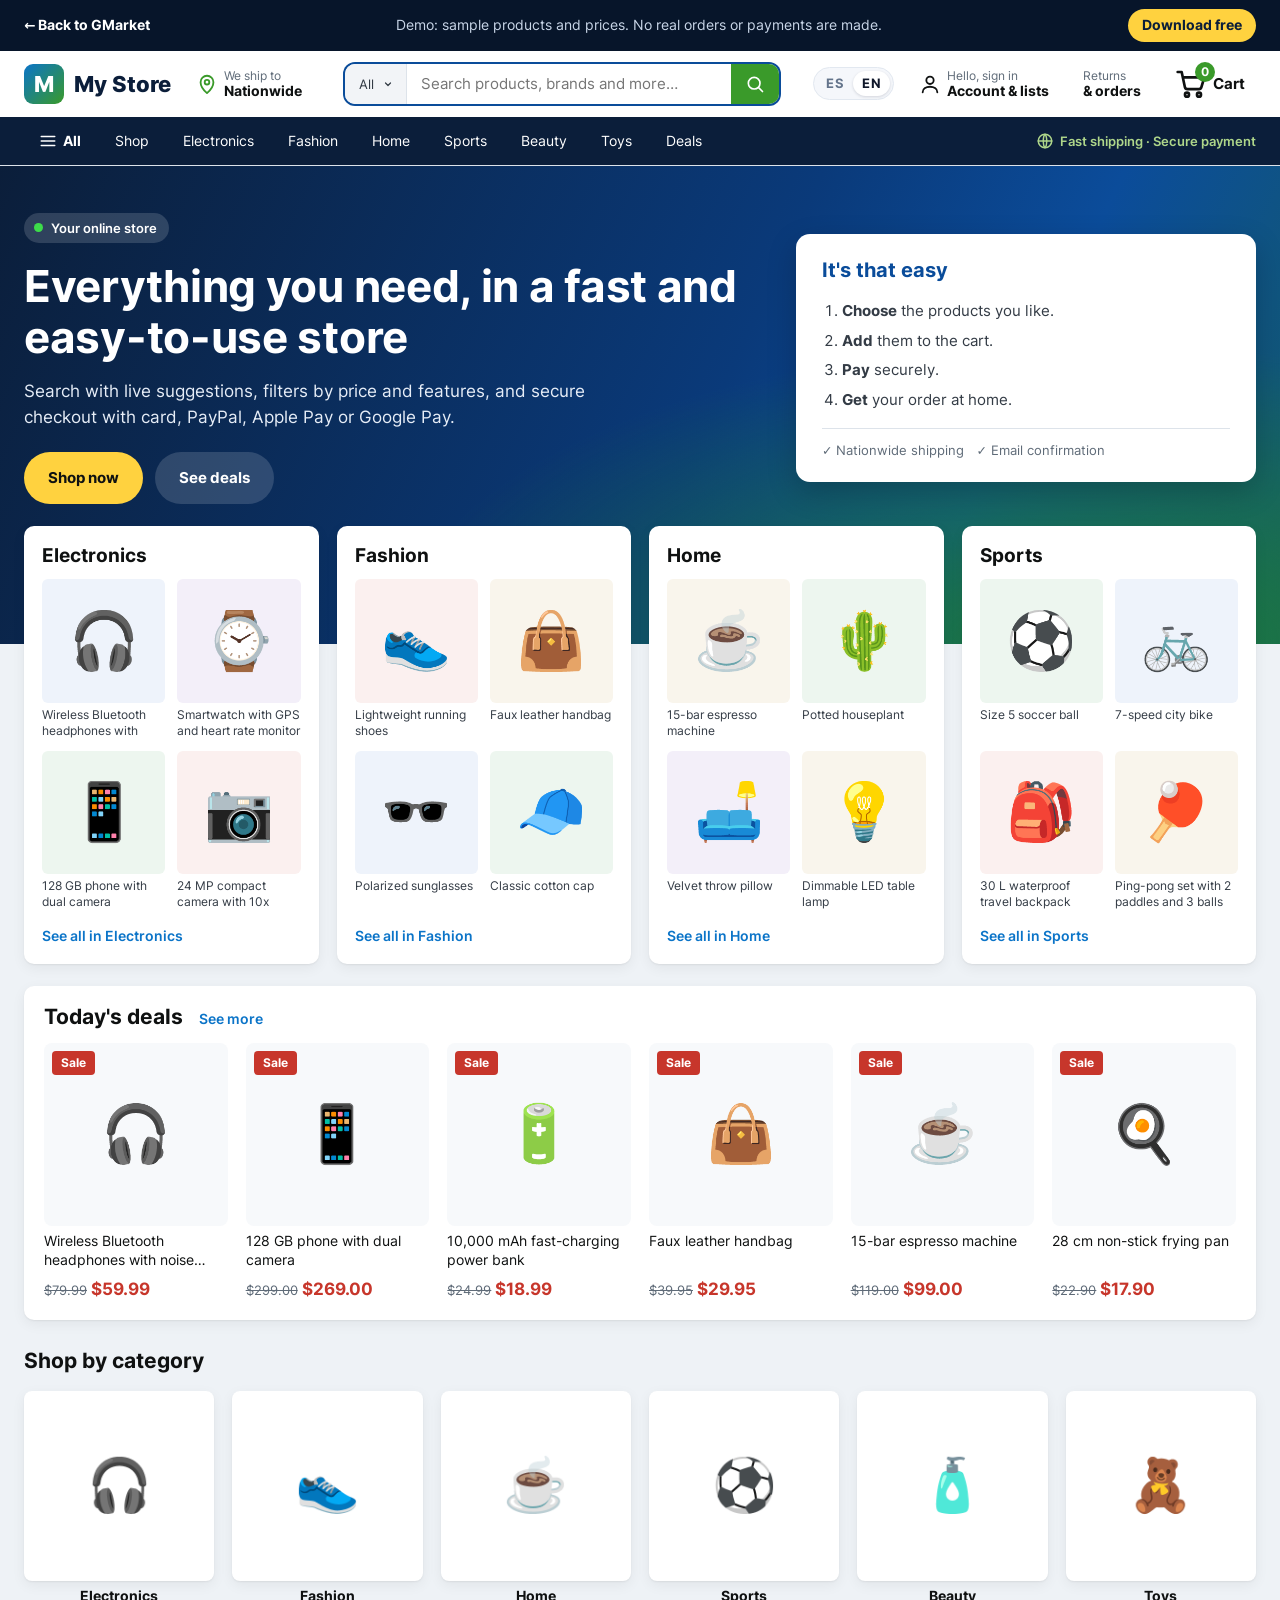
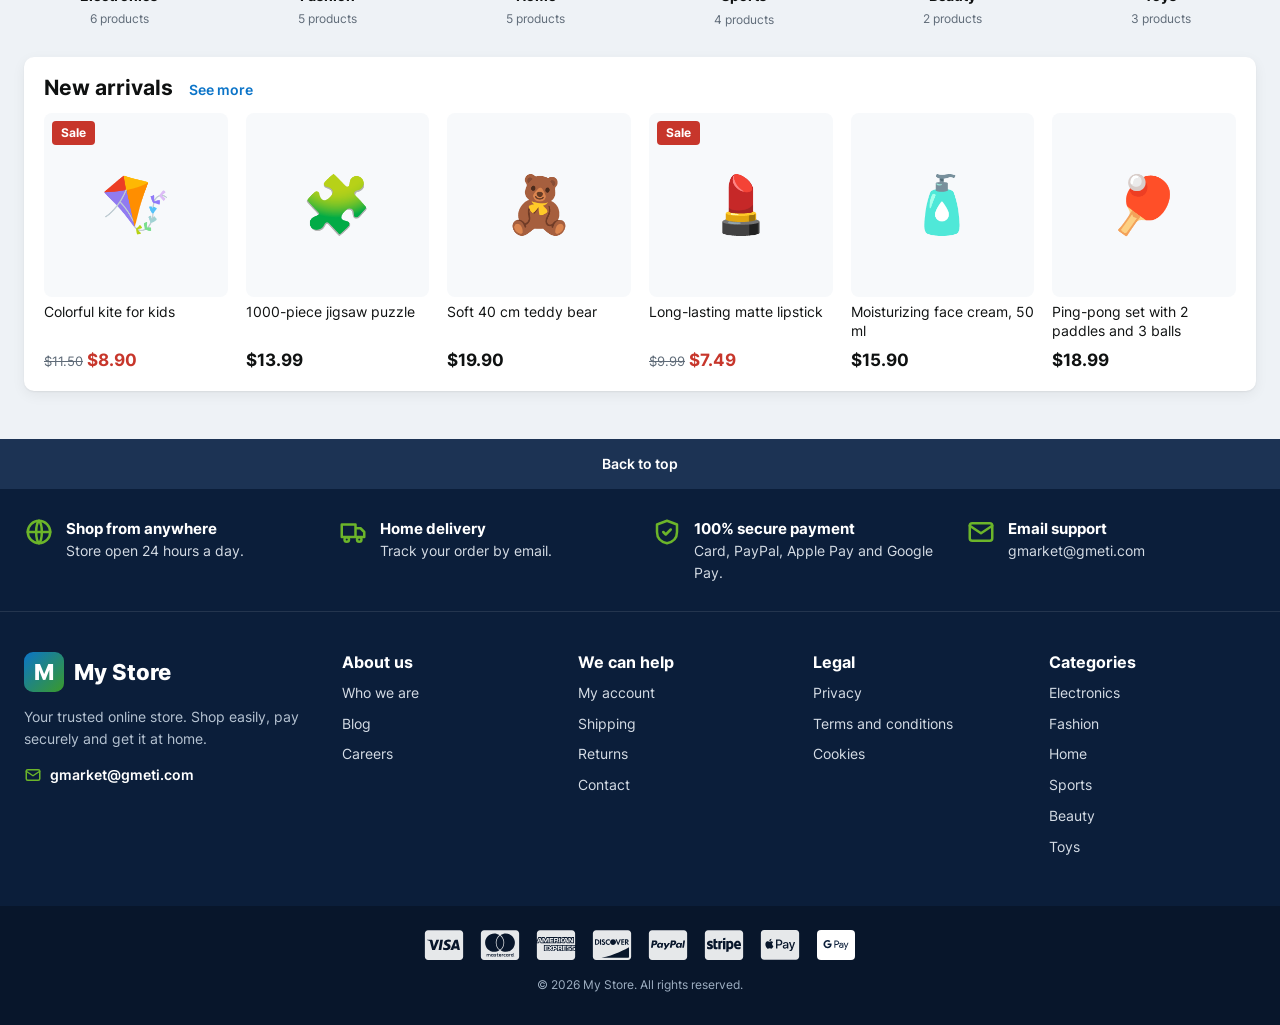
==== commit 792d9b74: "GMarket 1.0.2: letra Inter incluida y traducción al inglés - La letra Inter va en assets/fonts (SIL " ====
--- a/docs/demo/index.html
+++ b/docs/demo/index.html
@@ -14,9 +14,6 @@
 <meta property="og:image" content="https://wpdesigndev.github.io/gmarket/img/social-preview.png">
 <meta property="og:url" content="https://wpdesigndev.github.io/gmarket/demo/">
 <meta name="twitter:card" content="summary_large_image">
-<link rel="preconnect" href="https://fonts.googleapis.com">
-<link rel="preconnect" href="https://fonts.gstatic.com" crossorigin>
-<link href="https://fonts.googleapis.com/css2?family=Inter:wght@400;500;600;700;800&display=swap" rel="stylesheet">
 <!-- CSS real del tema (copia de assets/css/main.css) -->
 <link rel="stylesheet" href="gmarket.css">
 <style>
--- a/docs/demo/gmarket.css
+++ b/docs/demo/gmarket.css
@@ -2,6 +2,24 @@
    GMarket — estilos del tema (desarrollado por GMETI)
    Puntos de corte: escritorio > 1200px · tableta 768–1199px · móvil < 768px
    ========================================================================== */
+
+/* Letra Inter incluida en el tema (SIL OFL, ver fonts/OFL.txt): no se conecta a Google Fonts */
+@font-face {
+	font-family: "Inter";
+	font-style: normal;
+	font-weight: 100 900;
+	font-display: swap;
+	src: url("../fonts/inter-latin-ext.woff2") format("woff2");
+	unicode-range: U+0100-02AF, U+0304, U+0308, U+0329, U+1E00-1E9F, U+1EF2-1EFF, U+2020, U+20A0-20AB, U+20AD-20CF, U+2113, U+2C60-2C7F, U+A720-A7FF;
+}
+@font-face {
+	font-family: "Inter";
+	font-style: normal;
+	font-weight: 100 900;
+	font-display: swap;
+	src: url("../fonts/inter-latin.woff2") format("woff2");
+	unicode-range: U+0000-00FF, U+0131, U+0152-0153, U+02BB-02BC, U+02C6, U+02DA, U+02DC, U+0304, U+0308, U+0329, U+2000-206F, U+2074, U+20AC, U+2122, U+2191, U+2193, U+2212, U+2215, U+FEFF, U+FFFD;
+}
 
 :root {
 	--gmk-blue: #0a4c9a;
@@ -1002,3 +1020,13 @@
 .gmk-comments textarea, .gmk-comments input[type="text"], .gmk-comments input[type="email"], .gmk-comments input[type="url"] { width: 100%; padding: 10px 12px; border: 1px solid var(--gmk-line); border-radius: 8px; font: inherit; }
 .gmk-comments .submit { padding: 10px 20px; border: 0; border-radius: 999px; background: var(--gmk-yellow); color: var(--gmk-ink); font: inherit; font-weight: 700; cursor: pointer; }
 .gmk-comments .submit:hover { background: var(--gmk-yellow-dark); }
+
+/* ==========================================================================
+   Revisión 8 (1.0.1): botones de la tarjeta sin cortar el texto
+   Si «Añadir al carrito» y «Guardar» no caben en una fila, «Guardar» pasa debajo.
+   ========================================================================== */
+.gmk-card__actions { flex-wrap: wrap; }
+.woocommerce ul.products li.product .gmk-card__actions .button { flex: 1 0 auto; overflow: visible; text-overflow: clip; white-space: nowrap; }
+.woocommerce ul.products li.product .gmk-card__actions .yith-add-to-wishlist-button-block,
+.woocommerce ul.products li.product .gmk-card__actions .yith-wcwl-add-to-wishlist { flex: 1 0 auto; }
+.woocommerce ul.products li.product .gmk-card__actions .yith-wcwl-add-to-wishlist-button__label { overflow: visible; }
